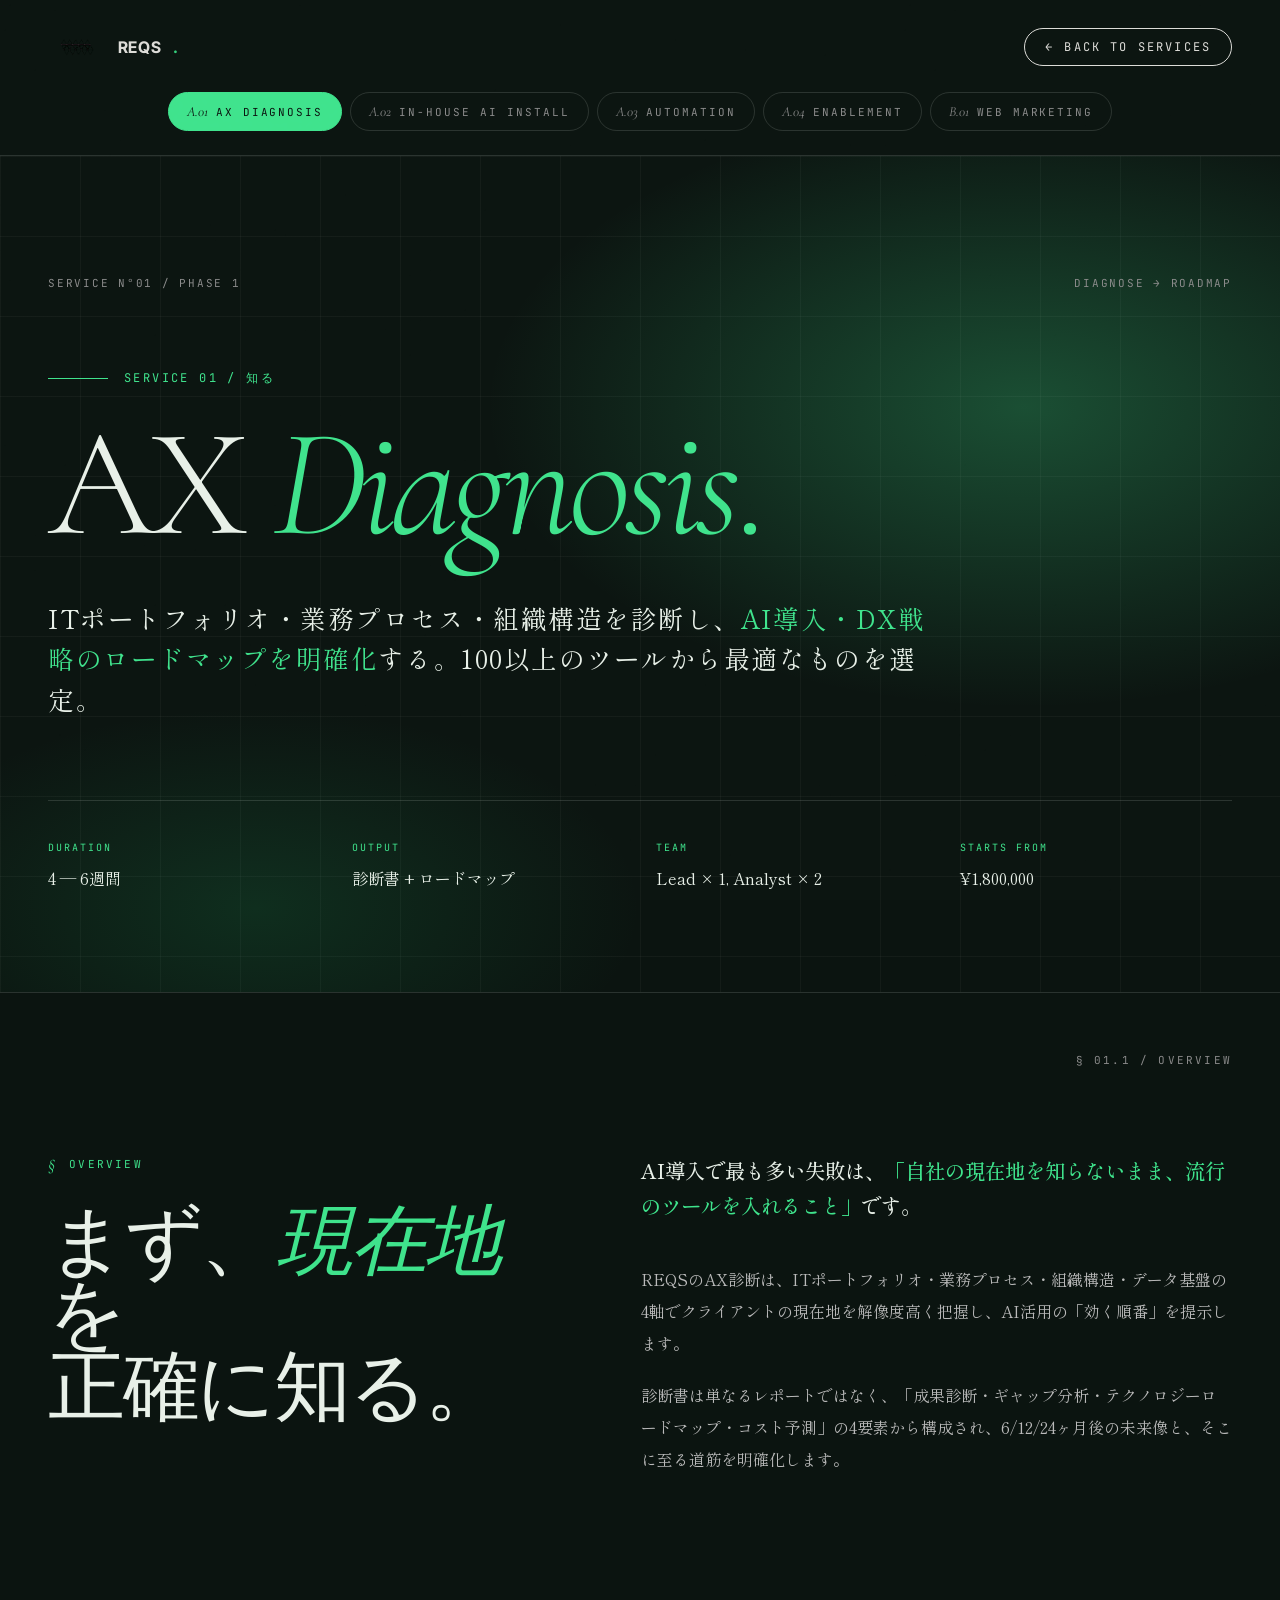
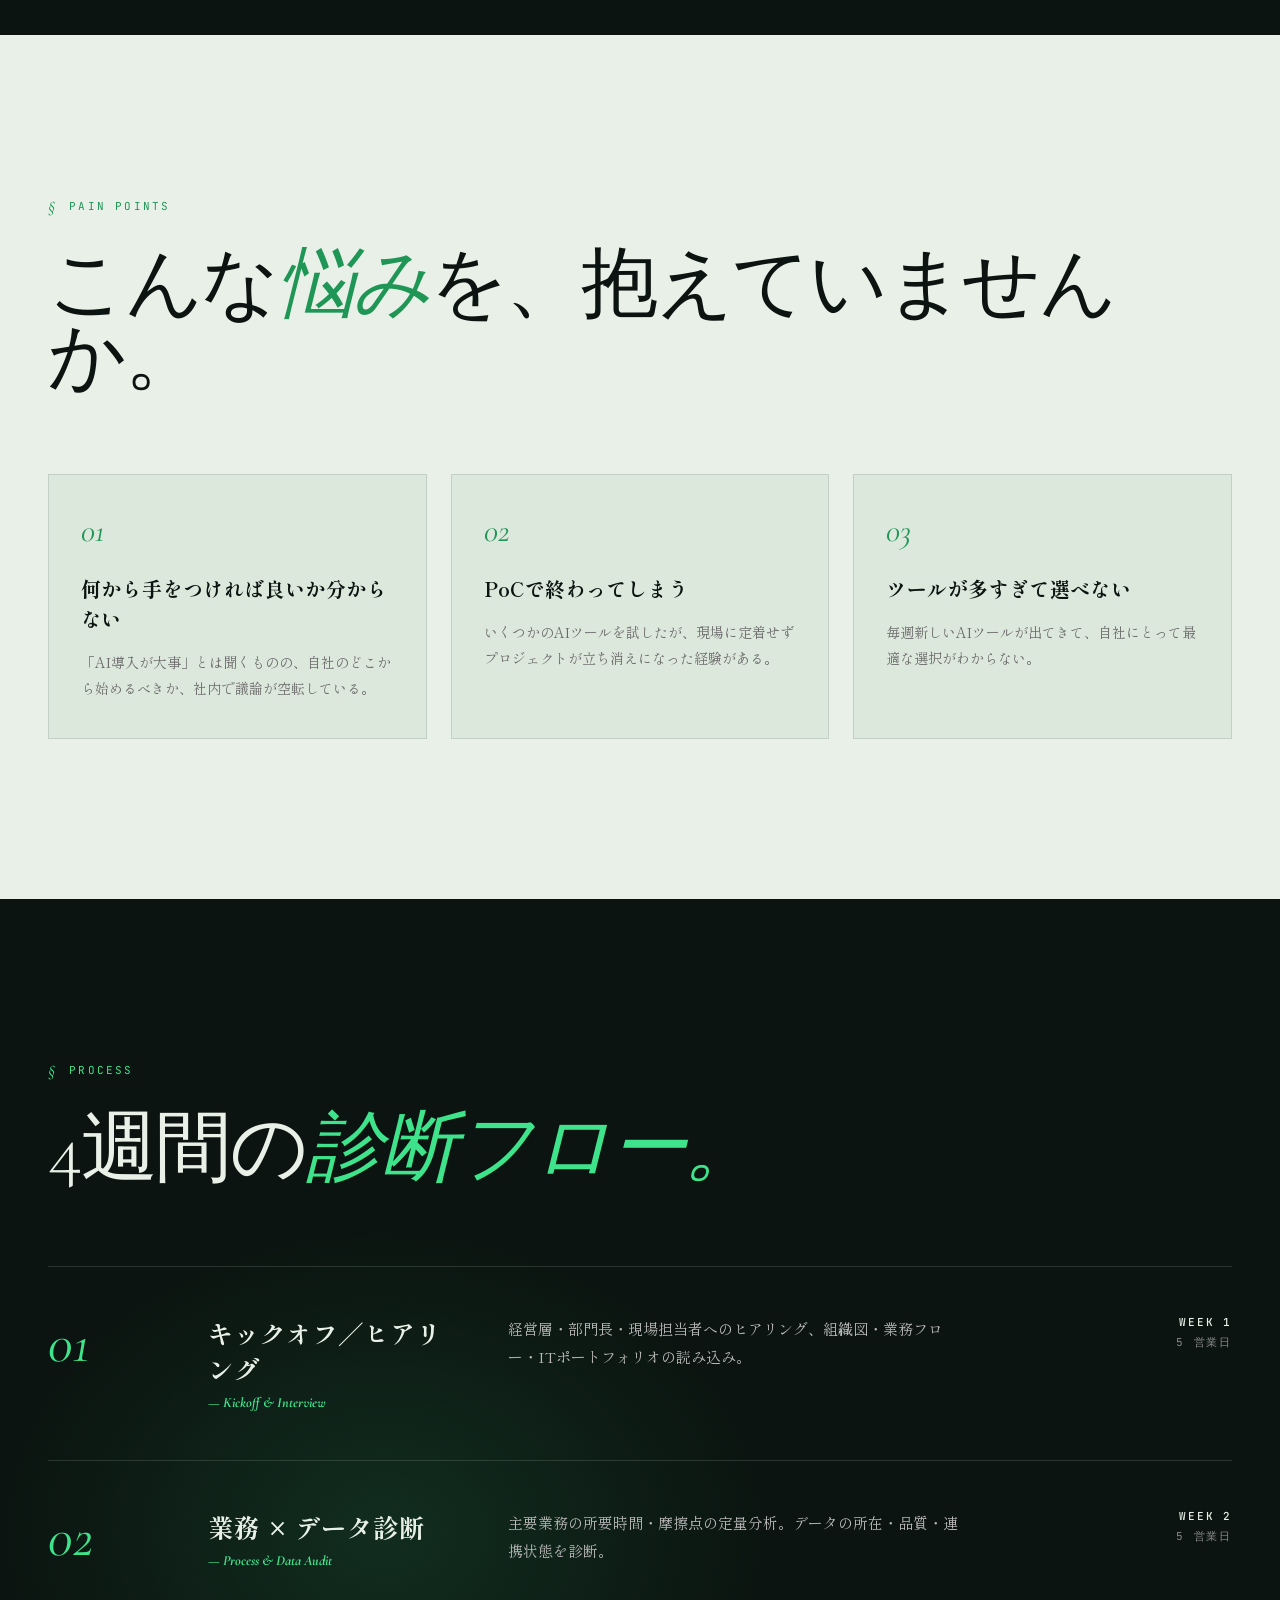
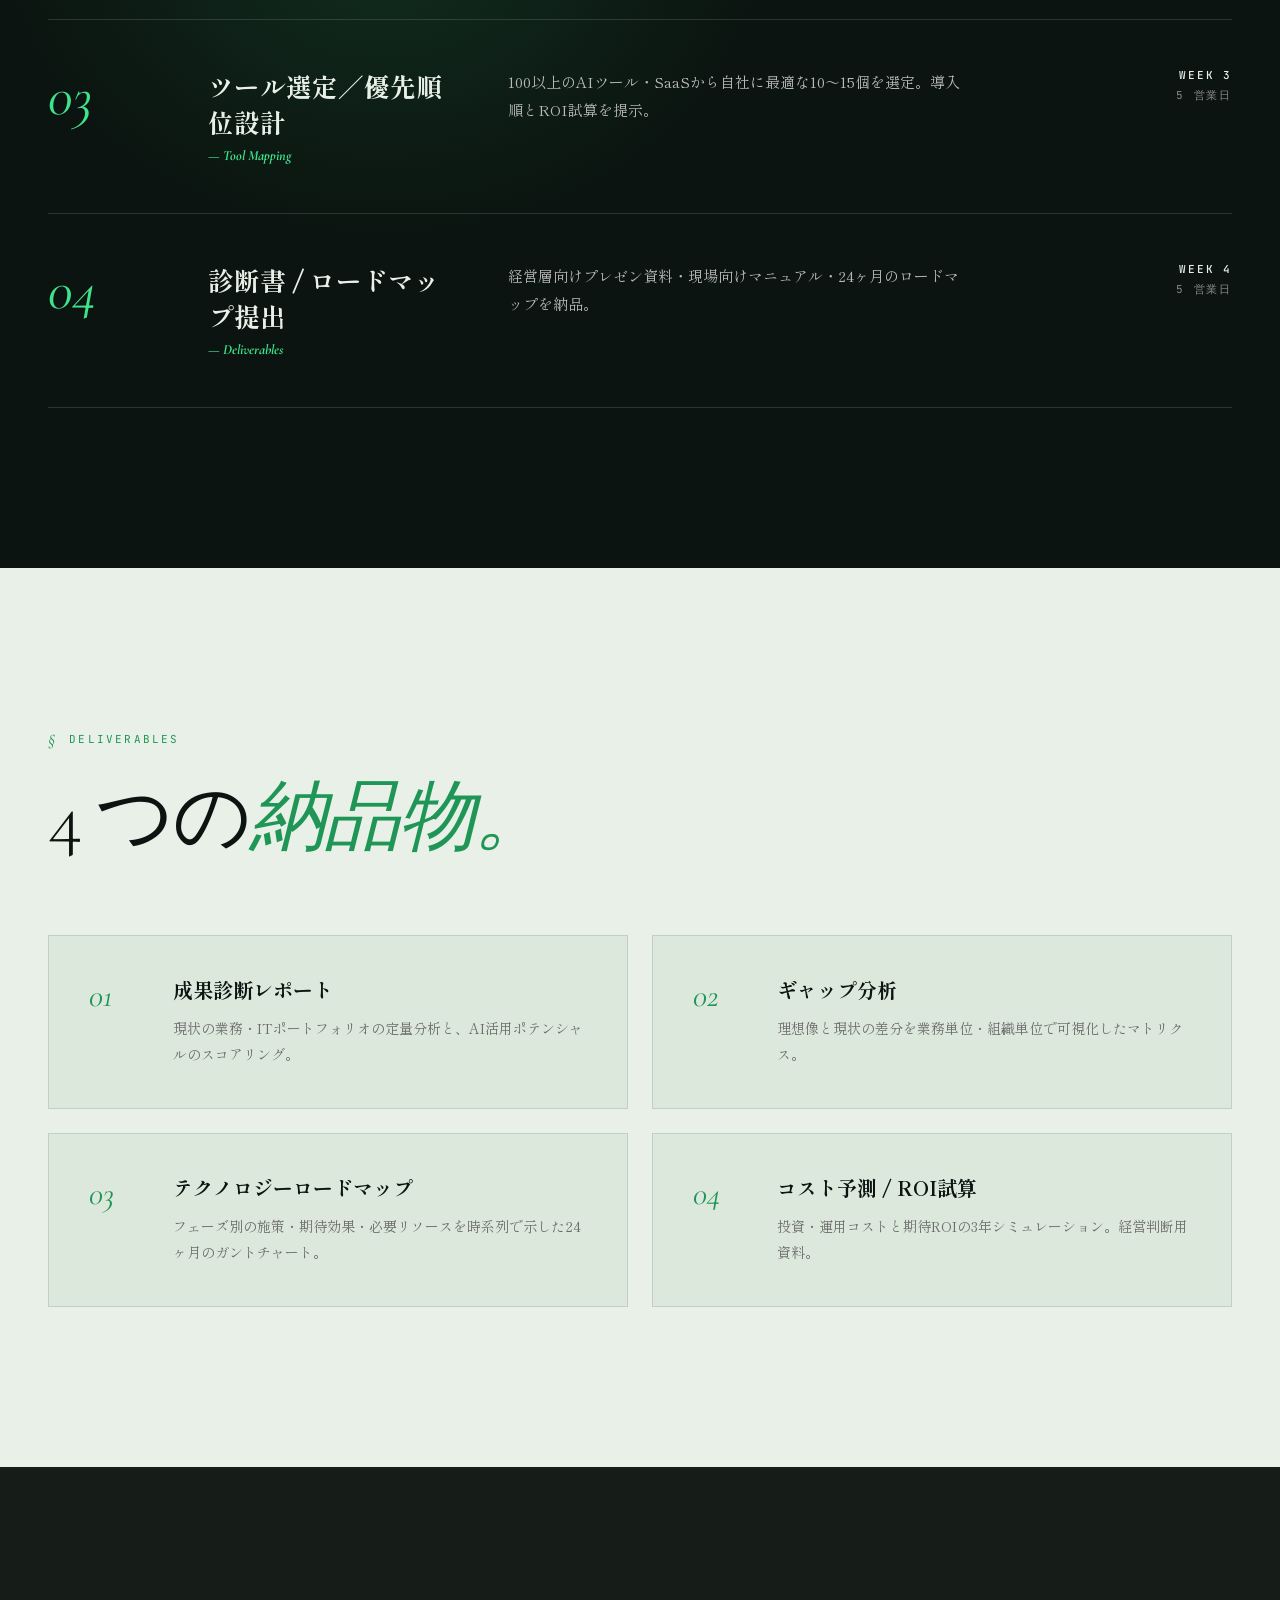
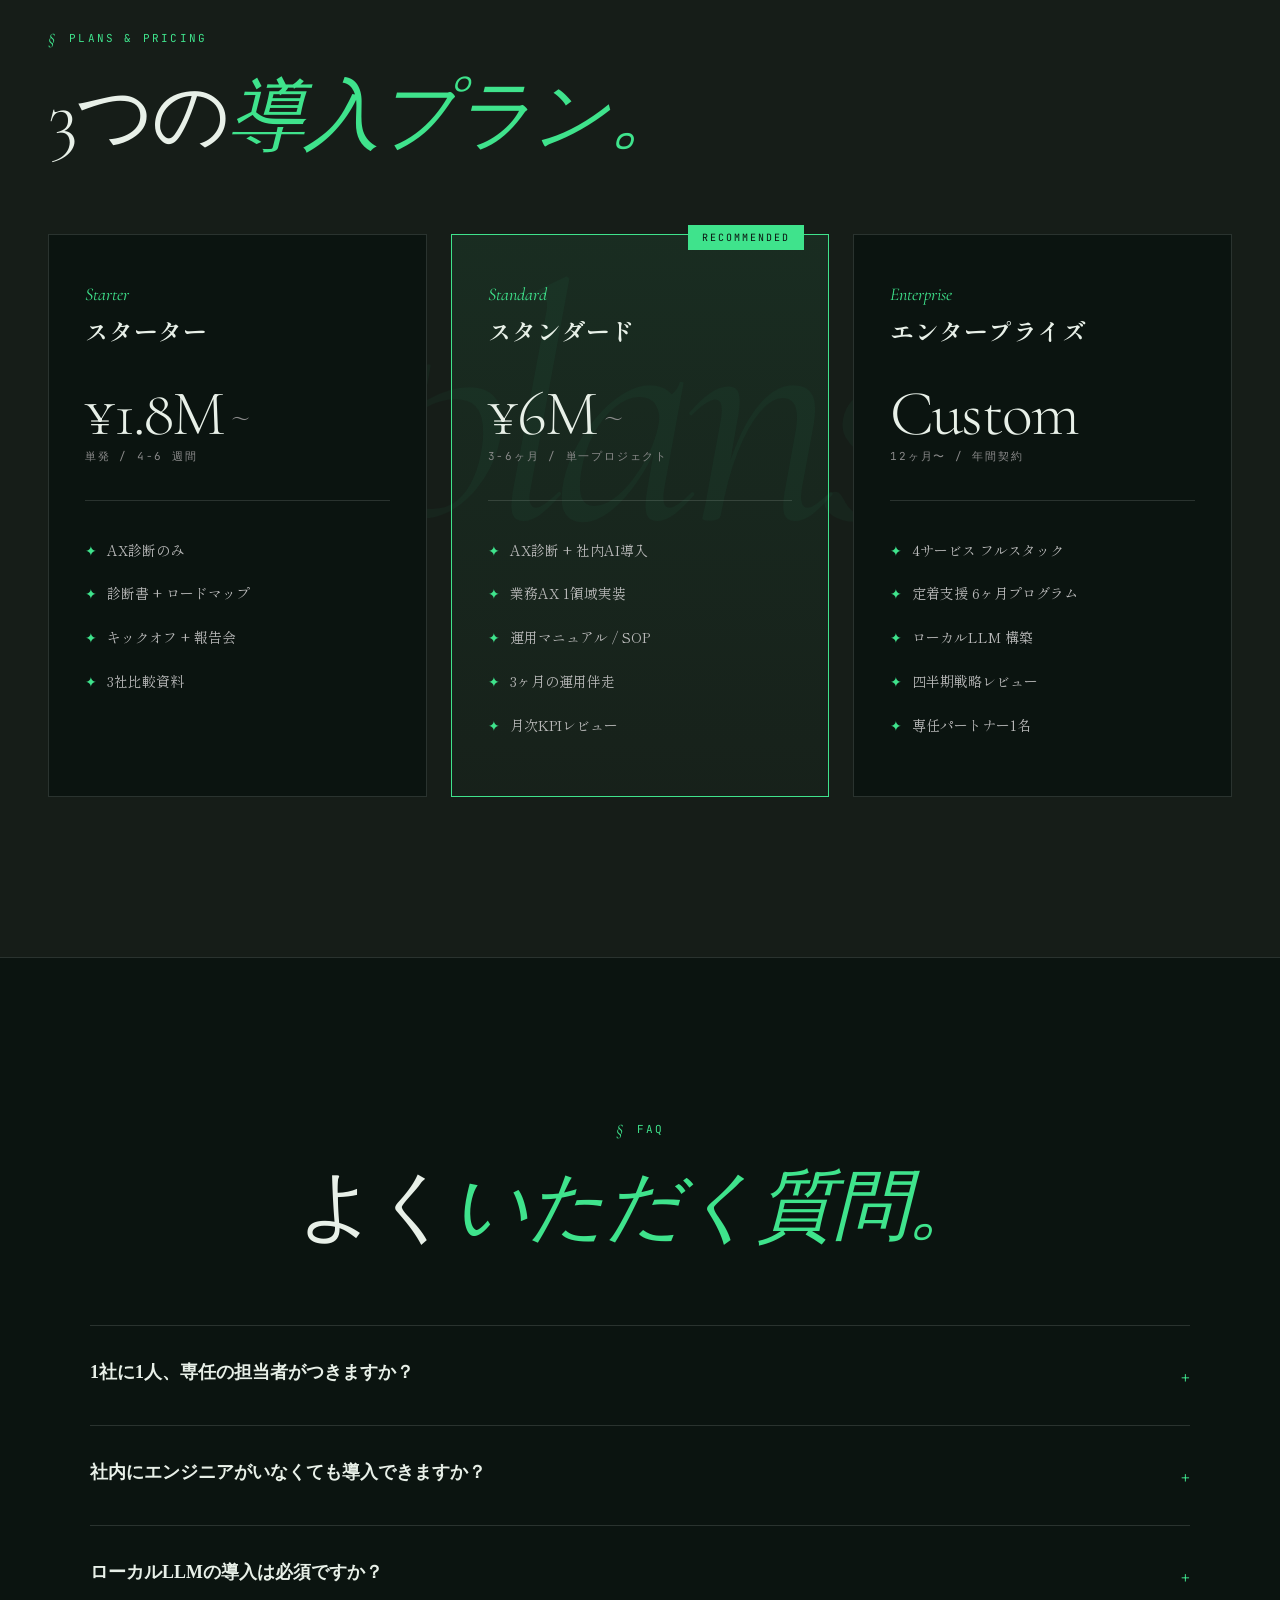
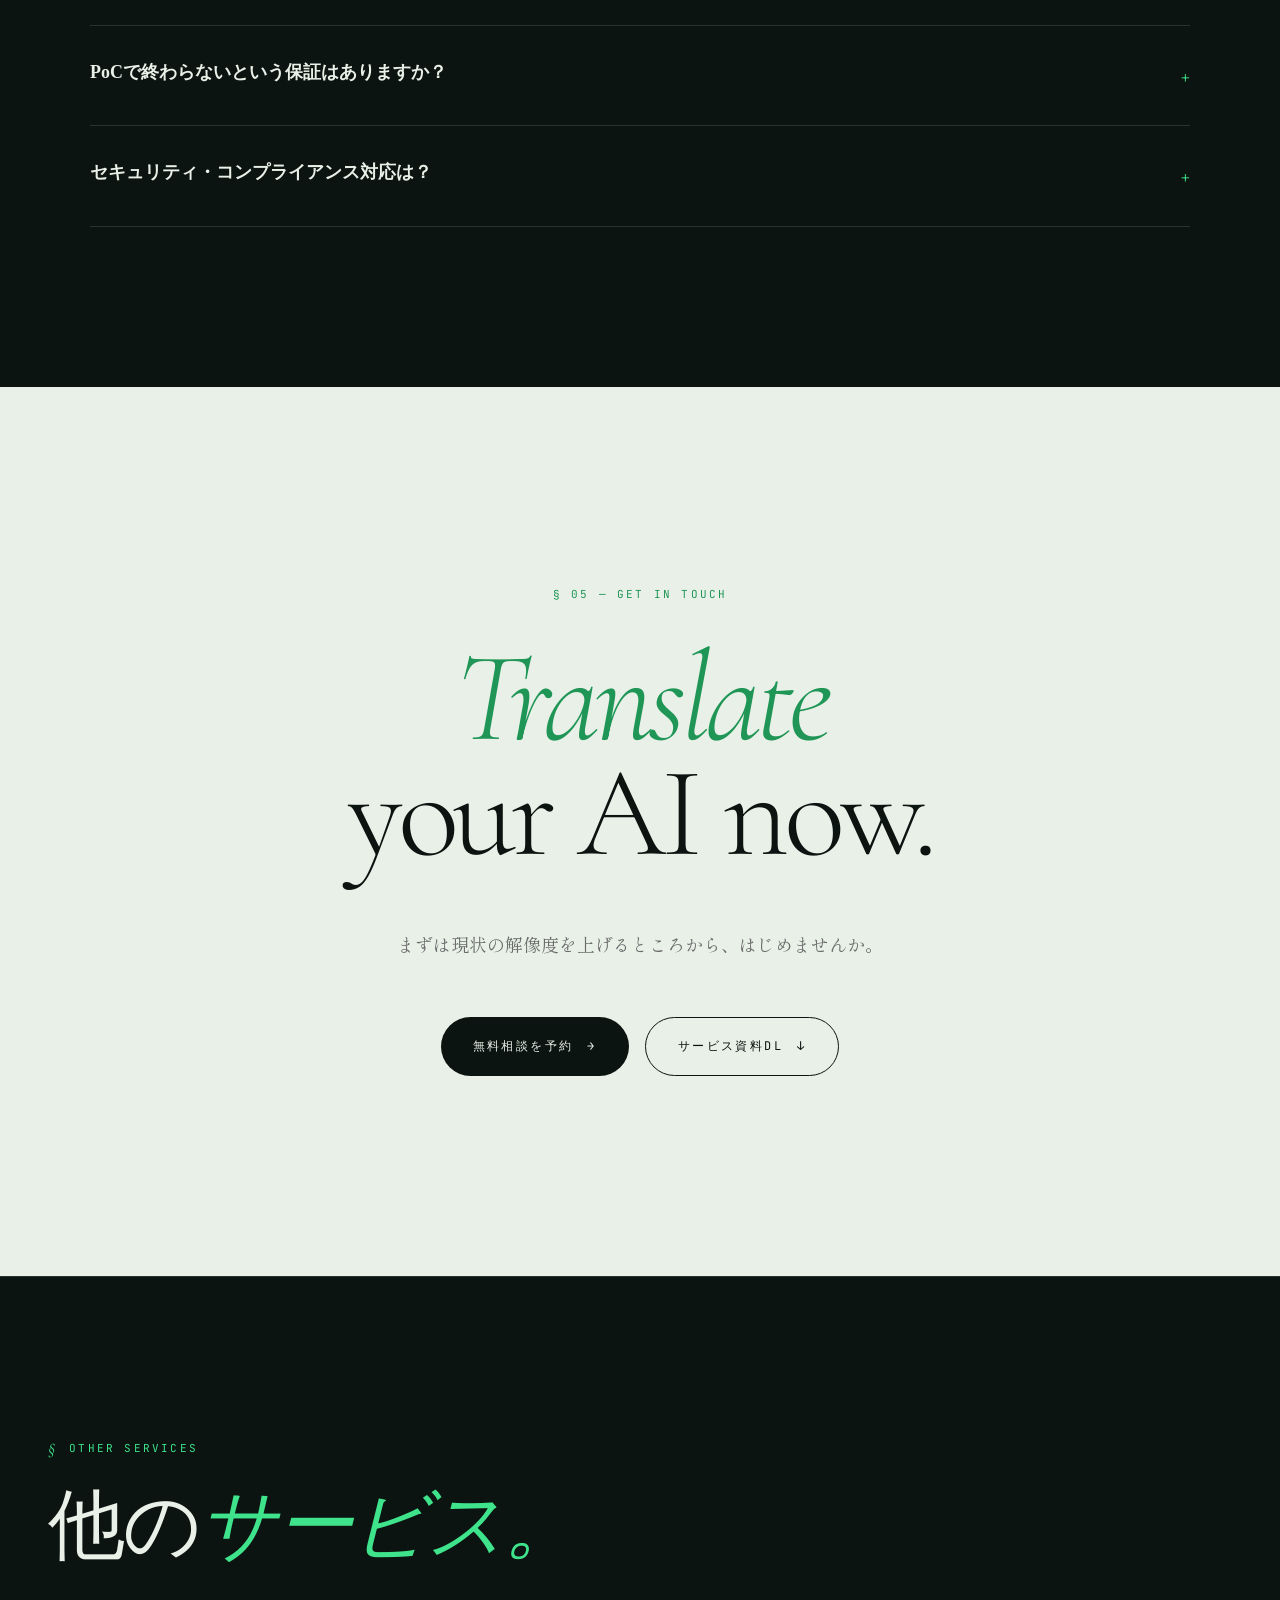
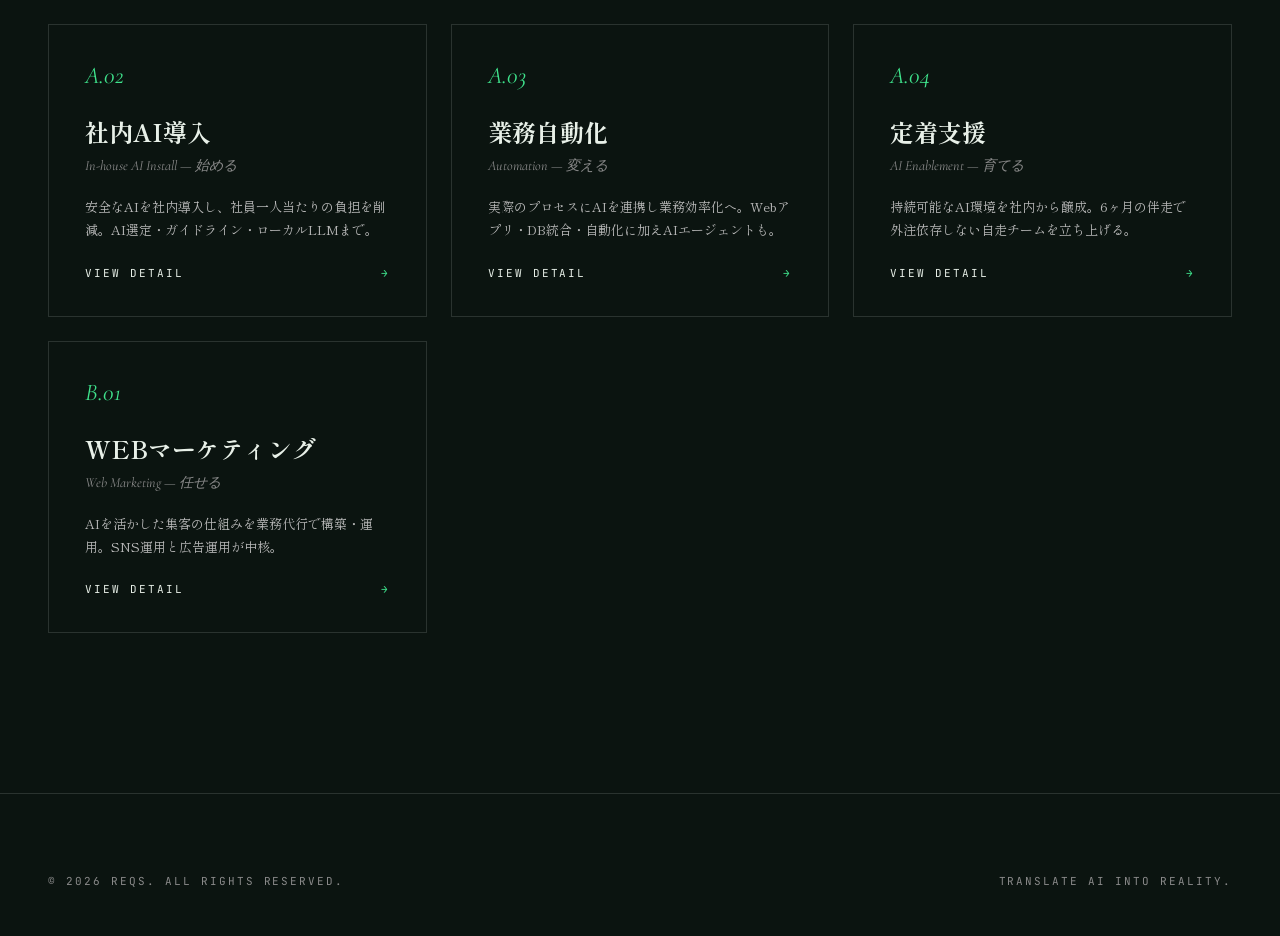
==== service-detail.html @ f71c5d5b "Initial commit: REQS corporate website - index.html: IMA Style top page with 2-pillar (AX × AIBPO) s" ====
<!DOCTYPE html>
<html lang="ja">
<head>
  <meta charset="UTF-8">
  <meta name="viewport" content="width=device-width, initial-scale=1.0">
  <title>Service Detail — REQS / IMA Style</title>

  <!-- Favicon -->
  <link rel="icon" type="image/svg+xml" href="assets/reqs-logo-white.svg">
  <link rel="alternate icon" type="image/png" href="assets/reqs-logo.png">
  <link rel="apple-touch-icon" href="assets/reqs-logo.png">

  <link rel="preconnect" href="https://fonts.googleapis.com">
  <link rel="preconnect" href="https://fonts.gstatic.com" crossorigin>
  <link href="https://fonts.googleapis.com/css2?family=Shippori+Mincho:wght@400;500;600;700;800&family=Cormorant+Garamond:ital,wght@0,300;0,400;0,500;0,600;1,300;1,400;1,500&family=Inter+Tight:wght@300;400;500;600;700&family=JetBrains+Mono:wght@400;500&display=swap" rel="stylesheet">

  <style>
    :root {
      --ink: #0B1410;
      --ink-2: #161D18;
      --paper: #E8F0E8;
      --paper-2: #DDE8DD;
      --green: #3FE38C;
      --green-2: #1F9656;
      --green-3: #0E5535;
      --gray-300: #2A2A2A;
      --gray-400: #3A3A3A;
      --gray-500: #6B6B6B;
      --gray-600: #8A8A8A;
      --gray-700: #BABABA;
      --rule: rgba(232,240,232,0.14);
      --rule-light: rgba(11,20,16,0.12);

      --font-jp: "Shippori Mincho", "游明朝", serif;
      --font-en: "Cormorant Garamond", "Times New Roman", serif;
      --font-sans: "Inter Tight", system-ui, sans-serif;
      --font-mono: "JetBrains Mono", monospace;
    }

    * { box-sizing: border-box; margin: 0; padding: 0; }
    html { scroll-behavior: smooth; }
    body {
      font-family: var(--font-jp);
      background: var(--ink);
      color: var(--paper);
      overflow-x: hidden;
      -webkit-font-smoothing: antialiased;
    }

    body::before {
      content: '';
      position: fixed; inset: 0;
      background-image: url("data:image/svg+xml,%3Csvg viewBox='0 0 200 200' xmlns='http://www.w3.org/2000/svg'%3E%3Cfilter id='n'%3E%3CfeTurbulence type='fractalNoise' baseFrequency='0.9'/%3E%3CfeColorMatrix values='0 0 0 0 1 0 0 0 0 1 0 0 0 0 1 0 0 0 0.05 0'/%3E%3C/filter%3E%3Crect width='100%25' height='100%25' filter='url(%23n)'/%3E%3C/svg%3E");
      opacity: 0.4;
      pointer-events: none;
      z-index: 9998;
      mix-blend-mode: overlay;
    }

    .nav {
      position: fixed; top: 0; left: 0; right: 0;
      padding: 28px 48px;
      display: flex; justify-content: space-between; align-items: center;
      z-index: 100;
      mix-blend-mode: difference;
      color: var(--paper);
    }
    .nav-logo {
      font-family: var(--font-sans); font-weight: 700;
      letter-spacing: 0.04em; font-size: 16px;
      display: inline-flex; align-items: center; gap: 12px;
    }
    .nav-logo .dot { color: var(--green); }
    .nav-logo img.brand-glyph {
      height: 22px; width: auto;
      filter: invert(1);
      opacity: 0.95;
    }
    .nav-back {
      font-family: var(--font-mono);
      font-size: 12px; letter-spacing: 0.18em;
      text-transform: uppercase;
      color: inherit;
      text-decoration: none;
      display: inline-flex; align-items: center; gap: 10px;
      padding: 10px 20px;
      border: 1px solid currentColor;
      border-radius: 999px;
      transition: background 0.3s, color 0.3s;
    }
    .nav-back:hover { background: var(--paper); color: var(--ink); }

    .tabs {
      position: sticky; top: 0;
      background: var(--ink);
      padding: 92px 48px 24px;
      z-index: 90;
      border-bottom: 1px solid var(--rule);
      display: flex;
      justify-content: center;
      gap: 8px;
      flex-wrap: wrap;
    }
    .tab {
      font-family: var(--font-mono);
      font-size: 11px; letter-spacing: 0.18em;
      text-transform: uppercase;
      color: var(--gray-600);
      background: transparent;
      padding: 10px 18px;
      border: 1px solid var(--rule);
      border-radius: 999px;
      cursor: pointer;
      text-decoration: none;
      transition: all 0.3s;
      display: inline-flex; align-items: center; gap: 8px;
    }
    .tab.active {
      color: var(--ink);
      background: var(--green);
      border-color: var(--green);
    }
    .tab:not(.active):hover {
      color: var(--paper);
      border-color: var(--paper);
    }
    .tab .num {
      font-family: var(--font-en); font-style: italic;
      letter-spacing: 0;
      font-size: 14px;
    }

    .hero {
      padding: 120px 48px 100px;
      position: relative;
      overflow: hidden;
      border-bottom: 1px solid var(--rule);
    }
    .hero-bg {
      position: absolute; inset: 0;
      background:
        radial-gradient(ellipse 70% 60% at 80% 30%, rgba(63,227,140,0.28), transparent 60%),
        radial-gradient(ellipse 50% 40% at 20% 90%, rgba(31,150,86,0.2), transparent 60%),
        var(--ink);
      z-index: 0;
    }
    .hero-bg::before {
      content: '';
      position: absolute; inset: 0;
      background-image:
        linear-gradient(rgba(232,240,232,0.04) 1px, transparent 1px),
        linear-gradient(90deg, rgba(232,240,232,0.04) 1px, transparent 1px);
      background-size: 80px 80px;
    }
    .hero-inner {
      position: relative; z-index: 1;
      max-width: 1600px; margin: 0 auto;
    }
    .hero-meta {
      display: flex; justify-content: space-between;
      font-family: var(--font-mono); font-size: 11px;
      letter-spacing: 0.16em; color: var(--gray-600);
      text-transform: uppercase;
      margin-bottom: 80px;
    }
    .hero-eyebrow {
      font-family: var(--font-mono); font-size: 12px;
      letter-spacing: 0.2em; color: var(--green);
      text-transform: uppercase;
      margin-bottom: 32px;
      display: flex; align-items: center; gap: 16px;
    }
    .hero-eyebrow .line { height: 1px; width: 60px; background: var(--green); }

    .hero-title {
      font-family: var(--font-en); font-weight: 300;
      font-size: clamp(64px, 12vw, 200px);
      line-height: 0.85; letter-spacing: -0.04em;
    }
    .hero-title .it { font-style: italic; color: var(--green); }
    .hero-jp {
      font-family: var(--font-jp);
      font-size: clamp(20px, 2vw, 32px);
      letter-spacing: 0.06em;
      color: var(--paper);
      margin-top: 48px;
      max-width: 900px;
      line-height: 1.6;
    }
    .hero-jp .em { color: var(--green); }

    .hero-bottom {
      margin-top: 80px;
      display: grid; grid-template-columns: repeat(4, 1fr);
      gap: 32px;
      padding-top: 40px;
      border-top: 1px solid var(--rule);
    }
    .hero-bit-label {
      font-family: var(--font-mono); font-size: 10px;
      letter-spacing: 0.2em; color: var(--green);
      text-transform: uppercase;
      margin-bottom: 12px;
    }
    .hero-bit-value {
      font-family: var(--font-jp);
      font-size: 16px;
      color: var(--paper);
      line-height: 1.6;
    }

    section { position: relative; }
    .section-num {
      position: absolute; top: 60px; right: 48px;
      font-family: var(--font-mono);
      font-size: 11px; letter-spacing: 0.2em;
      color: var(--gray-600);
      text-transform: uppercase;
      z-index: 2;
    }

    .overview { padding: 160px 48px; }
    .overview-grid {
      max-width: 1600px; margin: 0 auto;
      display: grid; grid-template-columns: 1fr 1.2fr;
      gap: 100px;
    }
    .section-tag {
      font-family: var(--font-mono); font-size: 11px;
      letter-spacing: 0.2em; color: var(--green);
      text-transform: uppercase;
      margin-bottom: 32px;
      display: flex; align-items: center; gap: 12px;
    }
    .section-tag::before {
      content: '§'; font-family: var(--font-en); font-style: italic; font-size: 18px;
    }
    .section-title {
      font-family: var(--font-en); font-weight: 300;
      font-size: clamp(48px, 6vw, 96px);
      line-height: 0.95; letter-spacing: -0.03em;
    }
    .section-title em { font-style: italic; color: var(--green); }

    .overview-body {
      font-family: var(--font-jp);
      font-size: 16px; line-height: 2;
      color: var(--gray-700);
    }
    .overview-body p + p { margin-top: 20px; }
    .overview-body .pull {
      font-size: clamp(20px, 1.6vw, 26px);
      color: var(--paper);
      line-height: 1.7;
      margin-bottom: 40px;
      font-weight: 500;
    }
    .overview-body .pull .em { color: var(--green); }

    .problems {
      padding: 160px 48px;
      background: var(--paper);
      color: var(--ink);
    }
    .problems-head { max-width: 1600px; margin: 0 auto 80px; }
    .problems-head .section-tag { color: var(--green-2); }
    .problems-head .section-title em { color: var(--green-2); }

    .problems-grid {
      max-width: 1600px; margin: 0 auto;
      display: grid; grid-template-columns: repeat(3, 1fr);
      gap: 24px;
    }
    .problem {
      border: 1px solid var(--rule-light);
      padding: 36px 32px;
      background: var(--paper-2);
      position: relative;
    }
    .problem-num {
      font-family: var(--font-en); font-style: italic;
      font-size: 32px; color: var(--green-2);
      margin-bottom: 24px;
    }
    .problem-title {
      font-family: var(--font-jp); font-weight: 700;
      font-size: 20px; line-height: 1.5;
      margin-bottom: 16px;
      letter-spacing: 0.02em;
    }
    .problem-body {
      font-family: var(--font-jp);
      font-size: 14px; line-height: 1.85;
      color: var(--gray-500);
    }

    .process {
      padding: 160px 48px;
      background: var(--ink);
      position: relative;
      overflow: hidden;
    }
    .process-bg {
      position: absolute; inset: 0;
      background:
        radial-gradient(ellipse 50% 40% at 30% 50%, rgba(63,227,140,0.12), transparent 60%);
      z-index: 0;
    }
    .process-inner {
      position: relative; z-index: 1;
      max-width: 1600px; margin: 0 auto;
    }
    .process-head { margin-bottom: 80px; }

    .step-list { border-top: 1px solid var(--rule); }
    .step {
      display: grid;
      grid-template-columns: 100px 240px 1fr 200px;
      gap: 60px; align-items: flex-start;
      padding: 48px 0;
      border-bottom: 1px solid var(--rule);
      position: relative;
      transition: padding-left 0.5s cubic-bezier(0.65,0,0.35,1);
    }
    .step:hover { padding-left: 16px; }
    .step-num {
      font-family: var(--font-en); font-style: italic;
      font-size: 56px; color: var(--green);
      line-height: 1;
    }
    .step-name {
      font-family: var(--font-jp); font-weight: 700;
      font-size: clamp(22px, 2vw, 28px);
      line-height: 1.4;
    }
    .step-name .en {
      display: block;
      font-family: var(--font-en); font-style: italic;
      font-size: 14px; color: var(--green);
      margin-top: 6px;
    }
    .step-body {
      font-family: var(--font-jp);
      font-size: 15px; line-height: 1.85;
      color: var(--gray-700);
    }
    .step-meta {
      font-family: var(--font-mono);
      font-size: 11px; letter-spacing: 0.16em;
      color: var(--gray-600);
      text-transform: uppercase;
      text-align: right;
    }
    .step-meta strong {
      display: block; margin-bottom: 6px;
      color: var(--paper); font-weight: 500;
    }

    .deliverables {
      padding: 160px 48px;
      background: var(--paper);
      color: var(--ink);
    }
    .deliverables-head { max-width: 1600px; margin: 0 auto 80px; }
    .deliverables-head .section-tag { color: var(--green-2); }
    .deliverables-head .section-title em { color: var(--green-2); }

    .deliverables-grid {
      max-width: 1600px; margin: 0 auto;
      display: grid; grid-template-columns: repeat(2, 1fr);
      gap: 24px;
    }
    .deliverable {
      padding: 40px;
      background: var(--paper-2);
      border: 1px solid var(--rule-light);
      display: grid;
      grid-template-columns: 60px 1fr;
      gap: 24px;
      align-items: flex-start;
    }
    .deliverable-num {
      font-family: var(--font-en); font-style: italic;
      font-size: 32px; color: var(--green-2);
    }
    .deliverable-title {
      font-family: var(--font-jp); font-weight: 700;
      font-size: 20px; line-height: 1.4;
      margin-bottom: 12px;
    }
    .deliverable-body {
      font-family: var(--font-jp);
      font-size: 14px; line-height: 1.85;
      color: var(--gray-500);
    }

    .pricing {
      padding: 160px 48px;
      background: var(--ink-2);
      position: relative;
      overflow: hidden;
    }
    .pricing-bg {
      position: absolute;
      top: 50%; left: 50%;
      transform: translate(-50%, -50%);
      font-family: var(--font-en); font-style: italic;
      font-size: clamp(180px, 26vw, 480px);
      color: rgba(63,227,140,0.04);
      white-space: nowrap;
      pointer-events: none;
      letter-spacing: -0.05em;
    }
    .pricing-inner {
      position: relative; z-index: 1;
      max-width: 1600px; margin: 0 auto;
    }
    .pricing-head { margin-bottom: 80px; }

    .pricing-grid {
      display: grid; grid-template-columns: repeat(3, 1fr);
      gap: 24px;
    }
    .plan {
      padding: 48px 36px;
      border: 1px solid var(--rule);
      background: var(--ink);
      position: relative;
    }
    .plan.featured {
      border-color: var(--green);
      background: linear-gradient(180deg, rgba(63,227,140,0.08), rgba(63,227,140,0.02));
    }
    .plan-badge {
      position: absolute;
      top: -10px; right: 24px;
      font-family: var(--font-mono);
      font-size: 10px; letter-spacing: 0.2em;
      color: var(--ink);
      background: var(--green);
      padding: 6px 14px;
      text-transform: uppercase;
    }
    .plan-name {
      font-family: var(--font-en); font-style: italic;
      font-size: 18px; color: var(--green);
      margin-bottom: 8px;
    }
    .plan-jp {
      font-family: var(--font-jp); font-weight: 700;
      font-size: 24px; margin-bottom: 36px;
      letter-spacing: 0.02em;
    }
    .plan-price {
      font-family: var(--font-en); font-weight: 300;
      font-size: clamp(56px, 5vw, 80px);
      line-height: 0.95; letter-spacing: -0.03em;
      color: var(--paper);
      margin-bottom: 4px;
    }
    .plan-price .unit {
      font-style: normal;
      font-family: var(--font-jp);
      font-size: 0.3em;
      color: var(--gray-600);
      vertical-align: 0.4em;
      margin-left: 8px;
      letter-spacing: 0;
    }
    .plan-period {
      font-family: var(--font-mono); font-size: 11px;
      letter-spacing: 0.16em; color: var(--gray-600);
      text-transform: uppercase;
      margin-bottom: 36px;
    }
    .plan-features {
      list-style: none;
      border-top: 1px solid var(--rule);
      padding-top: 28px;
    }
    .plan-features li {
      font-family: var(--font-jp);
      font-size: 14px; line-height: 1.7;
      color: var(--gray-700);
      padding: 10px 0;
      display: flex; gap: 10px;
    }
    .plan-features li::before {
      content: '✦';
      color: var(--green);
      flex-shrink: 0;
    }

    .faq {
      padding: 160px 48px;
      background: var(--ink);
      border-top: 1px solid var(--rule);
    }
    .faq-inner { max-width: 1100px; margin: 0 auto; }
    .faq-head { text-align: center; margin-bottom: 80px; }
    .faq-head .section-tag { justify-content: center; }
    .faq-list { border-top: 1px solid var(--rule); }
    .faq-item {
      border-bottom: 1px solid var(--rule);
      padding: 32px 0;
    }
    .faq-q {
      cursor: pointer;
      display: flex; justify-content: space-between; align-items: flex-start;
      gap: 32px;
      font-family: var(--font-jp); font-weight: 600;
      font-size: clamp(16px, 1.4vw, 20px);
      line-height: 1.6;
      color: var(--paper);
    }
    .faq-q .marker {
      font-family: var(--font-en); font-style: italic;
      font-size: 22px; color: var(--green);
      flex-shrink: 0;
      transition: transform 0.4s;
    }
    .faq-item.open .faq-q .marker { transform: rotate(45deg); }
    .faq-a {
      max-height: 0;
      overflow: hidden;
      transition: max-height 0.5s cubic-bezier(0.65,0,0.35,1);
    }
    .faq-item.open .faq-a { max-height: 400px; }
    .faq-a-inner {
      padding-top: 20px;
      font-family: var(--font-jp);
      font-size: 15px; line-height: 1.85;
      color: var(--gray-700);
    }

    .cta {
      padding: 200px 48px;
      background: var(--paper);
      color: var(--ink);
      text-align: center;
      position: relative;
      overflow: hidden;
    }
    .cta-eyebrow {
      font-family: var(--font-mono); font-size: 11px;
      letter-spacing: 0.2em; color: var(--green-2);
      text-transform: uppercase;
      margin-bottom: 40px;
    }
    .cta-title {
      font-family: var(--font-en); font-weight: 300;
      font-size: clamp(64px, 10vw, 160px);
      line-height: 0.9; letter-spacing: -0.04em;
      margin-bottom: 60px;
    }
    .cta-title em { font-style: italic; color: var(--green-2); }
    .cta-jp {
      font-family: var(--font-jp);
      font-size: 18px; color: var(--gray-500);
      margin-bottom: 60px;
    }
    .cta-actions {
      display: flex; gap: 16px; justify-content: center; flex-wrap: wrap;
    }
    .cta-btn {
      display: inline-flex; align-items: center; gap: 14px;
      padding: 20px 32px;
      background: var(--ink); color: var(--paper);
      text-decoration: none;
      font-family: var(--font-mono); font-size: 12px;
      letter-spacing: 0.2em; text-transform: uppercase;
      border-radius: 999px;
      transition: transform 0.4s, background 0.4s;
    }
    .cta-btn:hover { transform: translateY(-3px); background: var(--green-2); }
    .cta-btn.outline {
      background: transparent;
      color: var(--ink);
      border: 1px solid var(--ink);
    }
    .cta-btn.outline:hover { background: var(--ink); color: var(--paper); }

    .other {
      padding: 160px 48px;
      background: var(--ink);
      border-top: 1px solid var(--rule);
    }
    .other-head { max-width: 1600px; margin: 0 auto 60px; }
    .other-grid {
      max-width: 1600px; margin: 0 auto;
      display: grid; grid-template-columns: repeat(3, 1fr);
      gap: 24px;
    }
    .other-card {
      padding: 36px;
      border: 1px solid var(--rule);
      cursor: pointer;
      transition: background 0.5s, border-color 0.5s;
      text-decoration: none;
      color: inherit;
      display: block;
    }
    .other-card:hover { background: var(--ink-2); border-color: var(--green); }
    .other-card-num {
      font-family: var(--font-en); font-style: italic;
      font-size: 24px; color: var(--green);
      margin-bottom: 24px;
    }
    .other-card-title {
      font-family: var(--font-jp); font-weight: 700;
      font-size: 24px; margin-bottom: 8px;
    }
    .other-card-en {
      font-family: var(--font-en); font-style: italic;
      font-size: 14px; color: var(--gray-600);
      margin-bottom: 20px;
    }
    .other-card-body {
      font-family: var(--font-jp);
      font-size: 13px; line-height: 1.8;
      color: var(--gray-700);
      margin-bottom: 24px;
    }
    .other-card-cta {
      font-family: var(--font-mono); font-size: 11px;
      letter-spacing: 0.18em; text-transform: uppercase;
      color: var(--paper);
      display: flex; justify-content: space-between;
    }
    .other-card-cta-arrow { color: var(--green); }

    .footer {
      padding: 80px 48px 48px;
      background: var(--ink);
      border-top: 1px solid var(--rule);
    }
    .footer-inner {
      max-width: 1600px; margin: 0 auto;
      display: flex; justify-content: space-between;
      font-family: var(--font-mono); font-size: 11px;
      letter-spacing: 0.18em; color: var(--gray-600);
      text-transform: uppercase;
    }

    .reveal { opacity: 0; transform: translateY(30px); transition: opacity 0.8s, transform 0.8s cubic-bezier(0.65,0,0.35,1); }
    .reveal.in { opacity: 1; transform: translateY(0); }

    .service-page { display: none; }
    .service-page.active { display: block; }

    @media (max-width: 900px) {
      .nav { padding: 20px 24px; }
      .tabs { padding: 80px 16px 16px; }
      .tab { font-size: 10px; padding: 8px 12px; }
      .hero { padding: 60px 24px 80px; }
      .hero-bottom { grid-template-columns: 1fr 1fr; gap: 24px; }
      .overview { padding: 80px 24px; }
      .overview-grid { grid-template-columns: 1fr; gap: 40px; }
      .problems { padding: 80px 24px; }
      .problems-grid { grid-template-columns: 1fr; }
      .process { padding: 80px 24px; }
      .step { grid-template-columns: 60px 1fr; gap: 16px; padding: 32px 0; }
      .step-meta, .step-body { display: none; }
      .deliverables { padding: 80px 24px; }
      .deliverables-grid { grid-template-columns: 1fr; }
      .deliverable { padding: 24px; grid-template-columns: 40px 1fr; gap: 16px; }
      .pricing { padding: 80px 24px; }
      .pricing-grid { grid-template-columns: 1fr; }
      .faq { padding: 80px 24px; }
      .cta { padding: 100px 24px; }
      .other { padding: 80px 24px; }
      .other-grid { grid-template-columns: 1fr; }
      .footer-inner { flex-direction: column; gap: 12px; }
    }
  </style>
</head>
<body>
  <nav class="nav">
    <a href="index.html" class="nav-logo" style="text-decoration:none;color:inherit"><img src="assets/reqs-logo.png" alt="" class="brand-glyph" />REQS<span class="dot">.</span></a>
    <a href="index.html#services" class="nav-back">
      <span>←</span><span>Back to Services</span>
    </a>
  </nav>

  <div class="tabs">
    <a href="#service-1" class="tab" data-tab="1"><span class="num">A.01</span><span>AX Diagnosis</span></a>
    <a href="#service-2" class="tab" data-tab="2"><span class="num">A.02</span><span>In-house AI Install</span></a>
    <a href="#service-3" class="tab" data-tab="3"><span class="num">A.03</span><span>Automation</span></a>
    <a href="#service-4" class="tab" data-tab="4"><span class="num">A.04</span><span>Enablement</span></a>
    <a href="#service-5" class="tab" data-tab="5"><span class="num">B.01</span><span>Web Marketing</span></a>
  </div>

  <!-- ============ SERVICE 1: AX DIAGNOSIS ============ -->
  <div class="service-page" data-page="1">
    <section class="hero">
      <div class="hero-bg"></div>
      <div class="hero-inner">
        <div class="hero-meta">
          <div>Service N°01 / Phase 1</div>
          <div>Diagnose → Roadmap</div>
        </div>
        <div class="hero-eyebrow">
          <span class="line"></span>
          <span>Service 01 / 知る</span>
        </div>
        <h1 class="hero-title">
          AX <span class="it">Diagnosis</span><span style="color:var(--green);font-style:normal">.</span>
        </h1>
        <p class="hero-jp">
          ITポートフォリオ・業務プロセス・組織構造を診断し、<span class="em">AI導入・DX戦略のロードマップを明確化</span>する。100以上のツールから最適なものを選定。
        </p>
        <div class="hero-bottom">
          <div><div class="hero-bit-label">Duration</div><div class="hero-bit-value">4 — 6週間</div></div>
          <div><div class="hero-bit-label">Output</div><div class="hero-bit-value">診断書 + ロードマップ</div></div>
          <div><div class="hero-bit-label">Team</div><div class="hero-bit-value">Lead × 1, Analyst × 2</div></div>
          <div><div class="hero-bit-label">Starts From</div><div class="hero-bit-value">¥1,800,000</div></div>
        </div>
      </div>
    </section>

    <section class="overview">
      <div class="section-num">§ 01.1 / Overview</div>
      <div class="overview-grid">
        <div class="reveal">
          <div class="section-tag">Overview</div>
          <h2 class="section-title">まず、<em>現在地</em>を<br/>正確に知る。</h2>
        </div>
        <div class="overview-body reveal">
          <p class="pull">AI導入で最も多い失敗は、<span class="em">「自社の現在地を知らないまま、流行のツールを入れること」</span>です。</p>
          <p>REQSのAX診断は、ITポートフォリオ・業務プロセス・組織構造・データ基盤の4軸でクライアントの現在地を解像度高く把握し、AI活用の「効く順番」を提示します。</p>
          <p>診断書は単なるレポートではなく、「成果診断・ギャップ分析・テクノロジーロードマップ・コスト予測」の4要素から構成され、6/12/24ヶ月後の未来像と、そこに至る道筋を明確化します。</p>
        </div>
      </div>
    </section>

    <section class="problems">
      <div class="problems-head reveal">
        <div class="section-tag">Pain Points</div>
        <h2 class="section-title">こんな<em>悩み</em>を、抱えていませんか。</h2>
      </div>
      <div class="problems-grid">
        <div class="problem reveal">
          <div class="problem-num">01</div>
          <h3 class="problem-title">何から手をつければ良いか分からない</h3>
          <p class="problem-body">「AI導入が大事」とは聞くものの、自社のどこから始めるべきか、社内で議論が空転している。</p>
        </div>
        <div class="problem reveal">
          <div class="problem-num">02</div>
          <h3 class="problem-title">PoCで終わってしまう</h3>
          <p class="problem-body">いくつかのAIツールを試したが、現場に定着せずプロジェクトが立ち消えになった経験がある。</p>
        </div>
        <div class="problem reveal">
          <div class="problem-num">03</div>
          <h3 class="problem-title">ツールが多すぎて選べない</h3>
          <p class="problem-body">毎週新しいAIツールが出てきて、自社にとって最適な選択がわからない。</p>
        </div>
      </div>
    </section>

    <section class="process">
      <div class="process-bg"></div>
      <div class="process-inner">
        <div class="process-head reveal">
          <div class="section-tag">Process</div>
          <h2 class="section-title">4週間の<em>診断フロー。</em></h2>
        </div>
        <div class="step-list">
          <div class="step reveal">
            <div class="step-num">01</div>
            <div class="step-name">キックオフ／ヒアリング<span class="en">— Kickoff & Interview</span></div>
            <div class="step-body">経営層・部門長・現場担当者へのヒアリング、組織図・業務フロー・ITポートフォリオの読み込み。</div>
            <div class="step-meta"><strong>Week 1</strong>5 営業日</div>
          </div>
          <div class="step reveal">
            <div class="step-num">02</div>
            <div class="step-name">業務 × データ診断<span class="en">— Process & Data Audit</span></div>
            <div class="step-body">主要業務の所要時間・摩擦点の定量分析。データの所在・品質・連携状態を診断。</div>
            <div class="step-meta"><strong>Week 2</strong>5 営業日</div>
          </div>
          <div class="step reveal">
            <div class="step-num">03</div>
            <div class="step-name">ツール選定／優先順位設計<span class="en">— Tool Mapping</span></div>
            <div class="step-body">100以上のAIツール・SaaSから自社に最適な10〜15個を選定。導入順とROI試算を提示。</div>
            <div class="step-meta"><strong>Week 3</strong>5 営業日</div>
          </div>
          <div class="step reveal">
            <div class="step-num">04</div>
            <div class="step-name">診断書 / ロードマップ提出<span class="en">— Deliverables</span></div>
            <div class="step-body">経営層向けプレゼン資料・現場向けマニュアル・24ヶ月のロードマップを納品。</div>
            <div class="step-meta"><strong>Week 4</strong>5 営業日</div>
          </div>
        </div>
      </div>
    </section>

    <section class="deliverables">
      <div class="deliverables-head reveal">
        <div class="section-tag">Deliverables</div>
        <h2 class="section-title">4 つの<em>納品物。</em></h2>
      </div>
      <div class="deliverables-grid">
        <div class="deliverable reveal"><div class="deliverable-num">01</div><div><h4 class="deliverable-title">成果診断レポート</h4><p class="deliverable-body">現状の業務・ITポートフォリオの定量分析と、AI活用ポテンシャルのスコアリング。</p></div></div>
        <div class="deliverable reveal"><div class="deliverable-num">02</div><div><h4 class="deliverable-title">ギャップ分析</h4><p class="deliverable-body">理想像と現状の差分を業務単位・組織単位で可視化したマトリクス。</p></div></div>
        <div class="deliverable reveal"><div class="deliverable-num">03</div><div><h4 class="deliverable-title">テクノロジーロードマップ</h4><p class="deliverable-body">フェーズ別の施策・期待効果・必要リソースを時系列で示した24ヶ月のガントチャート。</p></div></div>
        <div class="deliverable reveal"><div class="deliverable-num">04</div><div><h4 class="deliverable-title">コスト予測 / ROI試算</h4><p class="deliverable-body">投資・運用コストと期待ROIの3年シミュレーション。経営判断用資料。</p></div></div>
      </div>
    </section>
  </div>

  <!-- ============ SERVICE 2: IN-HOUSE AI INSTALL ============ -->
  <div class="service-page" data-page="2">
    <section class="hero">
      <div class="hero-bg"></div>
      <div class="hero-inner">
        <div class="hero-meta">
          <div>Service N°02 / Phase 2</div>
          <div>Install → Govern → Localize</div>
        </div>
        <div class="hero-eyebrow">
          <span class="line"></span>
          <span>Service 02 / 始める</span>
        </div>
        <h1 class="hero-title">
          In-house <span class="it">AI Install</span><span style="color:var(--green);font-style:normal">.</span>
        </h1>
        <p class="hero-jp">
          安全なAIを社内導入し、<span class="em">社員一人当たりの負担を削減</span>する。AI選定・ガイドライン策定・ローカルLLM構築までを一気通貫で支援。
        </p>
        <div class="hero-bottom">
          <div><div class="hero-bit-label">Duration</div><div class="hero-bit-value">2 — 4ヶ月</div></div>
          <div><div class="hero-bit-label">Output</div><div class="hero-bit-value">社内AI基盤 + 運用ルール</div></div>
          <div><div class="hero-bit-label">Team</div><div class="hero-bit-value">PM × 1, Eng × 2</div></div>
          <div><div class="hero-bit-label">Starts From</div><div class="hero-bit-value">¥3,000,000</div></div>
        </div>
      </div>
    </section>

    <section class="overview">
      <div class="section-num">§ 02.1 / Overview</div>
      <div class="overview-grid">
        <div class="reveal">
          <div class="section-tag">Overview</div>
          <h2 class="section-title">安全に、<em>社内</em>から<br/>AIを始める。</h2>
        </div>
        <div class="overview-body reveal">
          <p class="pull">「とりあえずChatGPTを使ってみた」では、<span class="em">セキュリティ・コスト・定着のすべてが中途半端</span>になります。</p>
          <p>REQSの社内AI導入は、貴社の業務要件に最適なAIモデルを比較・検討し、ガイドラインの策定と効果計測の仕組みづくり、必要に応じてローカルLLMの構築までを一貫して支援します。</p>
          <p>クラウドAIだけでなく、機密情報を扱う業務にはローカルLLM(REQS LLM)を併用するハイブリッド構成も選択可能。社員の負担を削減しながら、情報漏洩リスクを最小化します。</p>
        </div>
      </div>
    </section>

    <section class="problems">
      <div class="problems-head reveal">
        <div class="section-tag">Pain Points</div>
        <h2 class="section-title">こんな<em>悩み</em>を、抱えていませんか。</h2>
      </div>
      <div class="problems-grid">
        <div class="problem reveal">
          <div class="problem-num">01</div>
          <h3 class="problem-title">情報漏洩リスクが心配</h3>
          <p class="problem-body">クラウドAIに機密情報を入れていいのか、社内ガイドラインも整備されておらず使用を制限している。</p>
        </div>
        <div class="problem reveal">
          <div class="problem-num">02</div>
          <h3 class="problem-title">どのAIを選べばいいか分からない</h3>
          <p class="problem-body">ChatGPT・Claude・Gemini・ローカルLLM…選択肢が多すぎて、自社に合うものを比較できない。</p>
        </div>
        <div class="problem reveal">
          <div class="problem-num">03</div>
          <h3 class="problem-title">導入したのに使われない</h3>
          <p class="problem-body">ライセンスは契約したが、活用度が見えず、効果も測れない。形骸化しつつある。</p>
        </div>
      </div>
    </section>

    <section class="process">
      <div class="process-bg"></div>
      <div class="process-inner">
        <div class="process-head reveal">
          <div class="section-tag">Process</div>
          <h2 class="section-title">3ステップの<em>導入フロー。</em></h2>
        </div>
        <div class="step-list">
          <div class="step reveal">
            <div class="step-num">01</div>
            <div class="step-name">AI選定<span class="en">— Model Selection</span></div>
            <div class="step-body">要件ヒアリング → AIモデル比較・検討 → 評価・スコアリング → 推奨AIのご提案 → 導入支援。クラウド/ローカルを横断して比較。</div>
            <div class="step-meta"><strong>Phase 1</strong>3 — 4週間</div>
          </div>
          <div class="step reveal">
            <div class="step-num">02</div>
            <div class="step-name">ガイドライン策定 & 効果計測<span class="en">— Governance & KPI</span></div>
            <div class="step-body">利用ルール・禁止事項・注意点を明文化。KPI設計とダッシュボードで活用状況を可視化、継続的な改善サイクルを回す。</div>
            <div class="step-meta"><strong>Phase 2</strong>2 — 3週間</div>
          </div>
          <div class="step reveal">
            <div class="step-num">03</div>
            <div class="step-name">ローカルLLM構築<span class="en">— Local LLM (Optional)</span></div>
            <div class="step-body">機密情報を扱う業務向けに、社内ネットワーク内で完結するREQS LLMを構築。クラウドと併用するハイブリッド運用も可。</div>
            <div class="step-meta"><strong>Phase 3</strong>4 — 8週間</div>
          </div>
        </div>
      </div>
    </section>

    <section class="deliverables">
      <div class="deliverables-head reveal">
        <div class="section-tag">Deliverables</div>
        <h2 class="section-title">主な<em>納品物。</em></h2>
      </div>
      <div class="deliverables-grid">
        <div class="deliverable reveal"><div class="deliverable-num">01</div><div><h4 class="deliverable-title">AI選定レポート</h4><p class="deliverable-body">クラウド/ローカルAIの比較表、評価軸別のスコアリング、推奨構成と導入手順。</p></div></div>
        <div class="deliverable reveal"><div class="deliverable-num">02</div><div><h4 class="deliverable-title">利用ガイドライン</h4><p class="deliverable-body">情報の取扱い・禁止事項・著作権・社内承認フローをまとめた運用ルール集。</p></div></div>
        <div class="deliverable reveal"><div class="deliverable-num">03</div><div><h4 class="deliverable-title">効果計測ダッシュボード</h4><p class="deliverable-body">利用状況・成果・コストを可視化するKPIダッシュボードと月次レポート設計。</p></div></div>
        <div class="deliverable reveal"><div class="deliverable-num">04</div><div><h4 class="deliverable-title">ローカルLLM環境 (任意)</h4><p class="deliverable-body">GPUサーバー設計・REQS LLMセットアップ・社内ネットワーク連携・運用マニュアル。</p></div></div>
      </div>
    </section>
  </div>

  <!-- ============ SERVICE 3: AUTOMATION ============ -->
  <div class="service-page" data-page="3">
    <section class="hero">
      <div class="hero-bg"></div>
      <div class="hero-inner">
        <div class="hero-meta">
          <div>Service N°A.03 / Pillar AX</div>
          <div>Implement → Integrate → Agent</div>
        </div>
        <div class="hero-eyebrow">
          <span class="line"></span>
          <span>Service A.03 / 変える</span>
        </div>
        <h1 class="hero-title">
          Workflow <span class="it">Automation</span><span style="color:var(--green);font-style:normal">.</span>
        </h1>
        <p class="hero-jp">
          実際のプロセスにAIを連携し、<span class="em">業務効率化を実現</span>する。Webアプリ開発・DB統合・自動化に加え、<span class="em">AIエージェント</span>という選択肢も。
        </p>
        <div class="hero-bottom">
          <div><div class="hero-bit-label">Duration</div><div class="hero-bit-value">2 — 6ヶ月</div></div>
          <div><div class="hero-bit-label">Output</div><div class="hero-bit-value">稼働するAXシステム</div></div>
          <div><div class="hero-bit-label">Team</div><div class="hero-bit-value">PM × 1, Eng × 2-4</div></div>
          <div><div class="hero-bit-label">Starts From</div><div class="hero-bit-value">¥4,500,000</div></div>
        </div>
      </div>
    </section>

    <section class="overview">
      <div class="section-num">§ 03.1 / Overview</div>
      <div class="overview-grid">
        <div class="reveal">
          <div class="section-tag">Overview</div>
          <h2 class="section-title">業務に、<em>AI</em>を<br/>溶け込ませる。</h2>
        </div>
        <div class="overview-body reveal">
          <p class="pull">AIを<span class="em">「ツールではなく業務の一部」</span>にする。それが業務AXの目的です。</p>
          <p>既存業務にAIを組み込むには、業務理解・ツール選定・統合設計・運用設計の4つを同時に解く必要があります。REQSは内製エンジニアと一緒に、これらを一気通貫で実装します。</p>
          <p>既存のSaaS、社内DB、コミュニケーションツール、AIモデル — それらを"配管"でつなぎ、現場が違和感なく使えるフローを構築します。</p>
        </div>
      </div>
    </section>

    <section class="problems">
      <div class="problems-head reveal">
        <div class="section-tag">Pain Points</div>
        <h2 class="section-title">こんな<em>悩み</em>を、抱えていませんか。</h2>
      </div>
      <div class="problems-grid">
        <div class="problem reveal">
          <div class="problem-num">01</div>
          <h3 class="problem-title">PoCから本番運用に進めない</h3>
          <p class="problem-body">AIの効果は確認できたが、本番環境への組み込みやデータ連携の設計でつまづいている。</p>
        </div>
        <div class="problem reveal">
          <div class="problem-num">02</div>
          <h3 class="problem-title">データがバラバラに散在している</h3>
          <p class="problem-body">スプレッドシート・SaaS・社内DB・チャットに情報が分散し、AIに食わせる準備ができない。</p>
        </div>
        <div class="problem reveal">
          <div class="problem-num">03</div>
          <h3 class="problem-title">使い慣れた業務フローを壊したくない</h3>
          <p class="problem-body">現場が抵抗なく使える形でAIを組み込みたいが、設計の勘所がわからない。</p>
        </div>
      </div>
    </section>

    <section class="process">
      <div class="process-bg"></div>
      <div class="process-inner">
        <div class="process-head reveal">
          <div class="section-tag">Process</div>
          <h2 class="section-title">5ステップの<em>実装フロー。</em></h2>
        </div>
        <div class="step-list">
          <div class="step reveal">
            <div class="step-num">01</div>
            <div class="step-name">業務再設計<span class="en">— Process Re-design</span></div>
            <div class="step-body">As-Is業務を解体し、AI前提のTo-Beフローに再構成。摩擦点と価値創出点を可視化。</div>
            <div class="step-meta"><strong>Phase 1</strong>2 — 4週間</div>
          </div>
          <div class="step reveal">
            <div class="step-num">02</div>
            <div class="step-name">アーキテクチャ設計<span class="en">— Architecture</span></div>
            <div class="step-body">AI・SaaS・既存DBの統合方針を設計。セキュリティ要件・運用コストを確定。</div>
            <div class="step-meta"><strong>Phase 2</strong>2 — 3週間</div>
          </div>
          <div class="step reveal">
            <div class="step-num">03</div>
            <div class="step-name">プロトタイプ開発<span class="en">— Prototype</span></div>
            <div class="step-body">2〜3週間で最小機能を実装し、現場ユーザーにテスト。フィードバックで設計を微調整。</div>
            <div class="step-meta"><strong>Phase 3</strong>3 — 4週間</div>
          </div>
          <div class="step reveal">
            <div class="step-num">04</div>
            <div class="step-name">本番実装<span class="en">— Production Build</span></div>
            <div class="step-body">プロトタイプをスケール可能な本番システムへ。テスト・セキュリティレビュー込み。</div>
            <div class="step-meta"><strong>Phase 4</strong>4 — 8週間</div>
          </div>
          <div class="step reveal">
            <div class="step-num">05</div>
            <div class="step-name">運用引き継ぎ<span class="en">— Hand-off</span></div>
            <div class="step-body">運用マニュアル・SOP整備。社内エンジニアへのナレッジ移管と保守契約への移行。</div>
            <div class="step-meta"><strong>Phase 5</strong>2 — 3週間</div>
          </div>
        </div>
      </div>
    </section>

    <section class="deliverables">
      <div class="deliverables-head reveal">
        <div class="section-tag">Deliverables</div>
        <h2 class="section-title">主な<em>納品物。</em></h2>
      </div>
      <div class="deliverables-grid">
        <div class="deliverable reveal"><div class="deliverable-num">01</div><div><h4 class="deliverable-title">業務AXシステム本体</h4><p class="deliverable-body">AI連携の自動化フロー、社内Webアプリ、SaaS連携設定を含む稼働システム。</p></div></div>
        <div class="deliverable reveal"><div class="deliverable-num">02</div><div><h4 class="deliverable-title">DB / データ基盤</h4><p class="deliverable-body">分散していた社内データを統合・正規化したDBおよびETLパイプライン。</p></div></div>
        <div class="deliverable reveal"><div class="deliverable-num">03</div><div><h4 class="deliverable-title">運用マニュアル / SOP</h4><p class="deliverable-body">日次・週次・月次のオペレーションを誰でも実行できる形にまとめた手順書。</p></div></div>
        <div class="deliverable reveal"><div class="deliverable-num">04</div><div><h4 class="deliverable-title">KPI ダッシュボード</h4><p class="deliverable-body">投資対効果を継続的にトラッキングするためのダッシュボードと月次レポート設計。</p></div></div>
      </div>
    </section>
  </div>

  <!-- ============ SERVICE 4: ENABLEMENT ============ -->
  <div class="service-page" data-page="4">
    <section class="hero">
      <div class="hero-bg"></div>
      <div class="hero-inner">
        <div class="hero-meta">
          <div>Service N°04 / Phase 4</div>
          <div>Train → Embed → Internalize</div>
        </div>
        <div class="hero-eyebrow">
          <span class="line"></span>
          <span>Service 04 / 育てる</span>
        </div>
        <h1 class="hero-title">
          AI <span class="it">Enablement</span><span style="color:var(--green);font-style:normal">.</span>
        </h1>
        <p class="hero-jp">
          持続可能なAI環境を<span class="em">社内から醸成</span>する。6ヶ月の伴走で、外注に依存しない自走チームを立ち上げる。
        </p>
        <div class="hero-bottom">
          <div><div class="hero-bit-label">Duration</div><div class="hero-bit-value">6ヶ月</div></div>
          <div><div class="hero-bit-label">Output</div><div class="hero-bit-value">自走できる組織</div></div>
          <div><div class="hero-bit-label">Team</div><div class="hero-bit-value">Lead × 1, Coach × 1-2</div></div>
          <div><div class="hero-bit-label">Starts From</div><div class="hero-bit-value">¥3,200,000</div></div>
        </div>
      </div>
    </section>

    <section class="overview">
      <div class="section-num">§ 04.1 / Overview</div>
      <div class="overview-grid">
        <div class="reveal">
          <div class="section-tag">Overview</div>
          <h2 class="section-title">外注ではなく、<br/><em>内製化</em>へ。</h2>
        </div>
        <div class="overview-body reveal">
          <p class="pull">AIを使うには、技術ではなく<span class="em">「使いこなせる人材と文化」</span>が要ります。</p>
          <p>REQSのAI定着支援は、6ヶ月でクライアント社内に「AIを自走できるチーム」を立ち上げるプログラムです。研修・伴走・内製化を組み合わせ、外注依存しない組織をつくります。</p>
          <p>技術的な研修だけでなく、社内のキーパーソン発掘、評価制度の改訂、社内コミュニティ運営まで踏み込みます。</p>
        </div>
      </div>
    </section>

    <section class="problems">
      <div class="problems-head reveal">
        <div class="section-tag">Pain Points</div>
        <h2 class="section-title">こんな<em>悩み</em>を、抱えていませんか。</h2>
      </div>
      <div class="problems-grid">
        <div class="problem reveal">
          <div class="problem-num">01</div>
          <h3 class="problem-title">外注に依存し続けてしまう</h3>
          <p class="problem-body">AIプロジェクトの度に外注が必要で、スピードもコストも上がってしまう。</p>
        </div>
        <div class="problem reveal">
          <div class="problem-num">02</div>
          <h3 class="problem-title">研修だけでは現場が変わらない</h3>
          <p class="problem-body">e-learningや一日研修を実施したが、現場での活用は進んでいない。</p>
        </div>
        <div class="problem reveal">
          <div class="problem-num">03</div>
          <h3 class="problem-title">推進担当者が孤独に戦っている</h3>
          <p class="problem-body">DX推進担当者がアサインされたが、社内の理解や仲間が足りず疲弊している。</p>
        </div>
      </div>
    </section>

    <section class="process">
      <div class="process-bg"></div>
      <div class="process-inner">
        <div class="process-head reveal">
          <div class="section-tag">Process</div>
          <h2 class="section-title">3フェーズの<em>定着プログラム。</em></h2>
        </div>
        <div class="step-list">
          <div class="step reveal">
            <div class="step-num">01</div>
            <div class="step-name">設計／ Foundation<span class="en">— Foundation Phase</span></div>
            <div class="step-body">推進体制の設計、評価制度との接続、社内向けナラティブ設計、キーパーソン発掘。</div>
            <div class="step-meta"><strong>Month 1 — 2</strong>2ヶ月</div>
          </div>
          <div class="step reveal">
            <div class="step-num">02</div>
            <div class="step-name">定着／ Embedding<span class="en">— Embedding Phase</span></div>
            <div class="step-body">職種別ワークショップ、伴走実装、社内事例の発信、月次の進捗レビュー。</div>
            <div class="step-meta"><strong>Month 3 — 4</strong>2ヶ月</div>
          </div>
          <div class="step reveal">
            <div class="step-num">03</div>
            <div class="step-name">内製化／ Internalization<span class="en">— Internalization Phase</span></div>
            <div class="step-body">社内コミュニティ運営、ガバナンス整備、移管計画、卒業後のサポート設計。</div>
            <div class="step-meta"><strong>Month 5 — 6</strong>2ヶ月</div>
          </div>
        </div>
      </div>
    </section>

    <section class="deliverables">
      <div class="deliverables-head reveal">
        <div class="section-tag">Deliverables</div>
        <h2 class="section-title">主な<em>納品物。</em></h2>
      </div>
      <div class="deliverables-grid">
        <div class="deliverable reveal"><div class="deliverable-num">01</div><div><h4 class="deliverable-title">AI推進体制 / 役割定義</h4><p class="deliverable-body">推進責任者・キーパーソン・現場リーダーの役割と権限を明文化した体制図。</p></div></div>
        <div class="deliverable reveal"><div class="deliverable-num">02</div><div><h4 class="deliverable-title">職種別 研修プログラム</h4><p class="deliverable-body">経営層・管理職・実務担当に分けた、6ヶ月の研修コンテンツ一式。</p></div></div>
        <div class="deliverable reveal"><div class="deliverable-num">03</div><div><h4 class="deliverable-title">社内コミュニティ / ナレッジ基盤</h4><p class="deliverable-body">事例共有・質問対応・新ツール紹介を回す社内Slack / Notionの設計と運用。</p></div></div>
        <div class="deliverable reveal"><div class="deliverable-num">04</div><div><h4 class="deliverable-title">ガバナンス / リスクガイドライン</h4><p class="deliverable-body">情報漏洩・著作権・偏りなどのリスクに対する社内ガイドラインと運用ルール。</p></div></div>
      </div>
    </section>
  </div>

  <!-- ============ SERVICE 5: WEB MARKETING (AIBPO) ============ -->
  <div class="service-page" data-page="5">
    <section class="hero">
      <div class="hero-bg"></div>
      <div class="hero-inner">
        <div class="hero-meta">
          <div>Service N°B.01 / Pillar AIBPO</div>
          <div>Outsource → Operate → Optimize</div>
        </div>
        <div class="hero-eyebrow">
          <span class="line"></span>
          <span>Service B.01 / 任せる</span>
        </div>
        <h1 class="hero-title">
          Web <span class="it">Marketing</span><span style="color:var(--green);font-style:normal">.</span>
        </h1>
        <p class="hero-jp">
          AIを活かした<span class="em">集客の仕組みを業務代行</span>で構築・運用する。SNS運用と広告運用を中核に、再現性のある成果を届ける。
        </p>
        <div class="hero-bottom">
          <div><div class="hero-bit-label">Duration</div><div class="hero-bit-value">3ヶ月〜 / 月額制</div></div>
          <div><div class="hero-bit-label">Output</div><div class="hero-bit-value">運用代行 + 月次レポート</div></div>
          <div><div class="hero-bit-label">Team</div><div class="hero-bit-value">PM × 1, Operator × 2</div></div>
          <div><div class="hero-bit-label">Starts From</div><div class="hero-bit-value">¥600,000 / 月</div></div>
        </div>
      </div>
    </section>

    <section class="overview">
      <div class="section-num">§ B.01.1 / Overview</div>
      <div class="overview-grid">
        <div class="reveal">
          <div class="section-tag">Overview</div>
          <h2 class="section-title">集客は、<em>任せる</em>時代へ。</h2>
        </div>
        <div class="overview-body reveal">
          <p class="pull">マーケティングの実行リソースを<span class="em">「自社で抱えない」</span>選択肢を、AIで現実的にする。</p>
          <p>SNSの企画・制作・運用、広告のクリエイティブ・配信・改善まで。AI＋人のハイブリッドオペレーションで、社内に専門人材がいなくても継続的に成果を出します。</p>
          <p>毎月のKPIレビューと打ち手提案をセットでお届け。広告費の最適配分、コンテンツテーマの戦略立案までREQS側でリードします。</p>
        </div>
      </div>
    </section>

    <section class="problems">
      <div class="problems-head reveal">
        <div class="section-tag">Pain Points</div>
        <h2 class="section-title">こんな<em>悩み</em>を、抱えていませんか。</h2>
      </div>
      <div class="problems-grid">
        <div class="problem reveal">
          <div class="problem-num">01</div>
          <h3 class="problem-title">マーケ人材を採用できない</h3>
          <p class="problem-body">SNS担当・広告運用担当の採用が難しく、外注すると企画から都度コミュニケーションが必要で疲弊している。</p>
        </div>
        <div class="problem reveal">
          <div class="problem-num">02</div>
          <h3 class="problem-title">運用が止まり、成果が続かない</h3>
          <p class="problem-body">投稿頻度や広告改善が止まり、せっかくの予算とチャネルが活かせていない。</p>
        </div>
        <div class="problem reveal">
          <div class="problem-num">03</div>
          <h3 class="problem-title">レポートを見ても次の打ち手が出ない</h3>
          <p class="problem-body">数字は届くが、何を直せば成果が出るのか、戦略レイヤーの提案がもらえない。</p>
        </div>
      </div>
    </section>

    <section class="process">
      <div class="process-bg"></div>
      <div class="process-inner">
        <div class="process-head reveal">
          <div class="section-tag">Service Menu</div>
          <h2 class="section-title">2 つの<em>運用代行サービス。</em></h2>
        </div>
        <div class="step-list">
          <div class="step reveal">
            <div class="step-num">01</div>
            <div class="step-name">SNS運用代行<span class="en">— SNS Operation</span></div>
            <div class="step-body">企画立案・コンテンツ制作・投稿・コミュニティ運営・分析レポートまで一気通貫。X / Instagram / LinkedIn / Note 等に対応。AIで制作量と速度を担保。</div>
            <div class="step-meta"><strong>Plan A</strong>月額 ¥400,000〜</div>
          </div>
          <div class="step reveal">
            <div class="step-num">02</div>
            <div class="step-name">広告運用代行<span class="en">— Paid Ads Operation</span></div>
            <div class="step-body">Google / Meta / TikTok / LinkedIn 広告のクリエイティブ制作・配信設計・予算最適化・レポーティング。AI生成バナー＋ABテストで改善サイクルを高速化。</div>
            <div class="step-meta"><strong>Plan B</strong>月額 ¥400,000〜<br/>+ 広告費 20%</div>
          </div>
        </div>
      </div>
    </section>

    <section class="deliverables">
      <div class="deliverables-head reveal">
        <div class="section-tag">Deliverables</div>
        <h2 class="section-title">毎月の<em>納品物。</em></h2>
      </div>
      <div class="deliverables-grid">
        <div class="deliverable reveal"><div class="deliverable-num">01</div><div><h4 class="deliverable-title">月次マーケ戦略書</h4><p class="deliverable-body">月次の重点テーマ・KPI目標・打ち手の優先順位を提示する戦略ドキュメント。</p></div></div>
        <div class="deliverable reveal"><div class="deliverable-num">02</div><div><h4 class="deliverable-title">SNS / 広告クリエイティブ</h4><p class="deliverable-body">投稿コンテンツ、広告バナー、動画アセット、コピー集を月次で制作・納品。</p></div></div>
        <div class="deliverable reveal"><div class="deliverable-num">03</div><div><h4 class="deliverable-title">月次レポート + 打ち手提案</h4><p class="deliverable-body">主要KPIの推移、勝ちパターン分析、来月のアクションプランをセットで報告。</p></div></div>
        <div class="deliverable reveal"><div class="deliverable-num">04</div><div><h4 class="deliverable-title">運用ダッシュボード</h4><p class="deliverable-body">SNS / 広告 / 流入指標を一元化したリアルタイム可視化ダッシュボード。</p></div></div>
      </div>
    </section>
  </div>

  <!-- ============ SHARED: PRICING ============ -->
  <section class="pricing">
    <div class="pricing-bg"><em>plans</em></div>
    <div class="pricing-inner">
      <div class="pricing-head reveal">
        <div class="section-tag">Plans & Pricing</div>
        <h2 class="section-title">3つの<em>導入プラン。</em></h2>
      </div>
      <div class="pricing-grid">
        <div class="plan reveal">
          <div class="plan-name italic">Starter</div>
          <div class="plan-jp">スターター</div>
          <div class="plan-price">¥1.8M<span class="unit">〜</span></div>
          <div class="plan-period">単発 / 4-6 週間</div>
          <ul class="plan-features">
            <li>AX診断のみ</li>
            <li>診断書 + ロードマップ</li>
            <li>キックオフ + 報告会</li>
            <li>3社比較資料</li>
          </ul>
        </div>
        <div class="plan featured reveal">
          <div class="plan-badge">Recommended</div>
          <div class="plan-name italic">Standard</div>
          <div class="plan-jp">スタンダード</div>
          <div class="plan-price">¥6M<span class="unit">〜</span></div>
          <div class="plan-period">3-6ヶ月 / 単一プロジェクト</div>
          <ul class="plan-features">
            <li>AX診断 + 社内AI導入</li>
            <li>業務AX 1領域実装</li>
            <li>運用マニュアル / SOP</li>
            <li>3ヶ月の運用伴走</li>
            <li>月次KPIレビュー</li>
          </ul>
        </div>
        <div class="plan reveal">
          <div class="plan-name italic">Enterprise</div>
          <div class="plan-jp">エンタープライズ</div>
          <div class="plan-price">Custom</div>
          <div class="plan-period">12ヶ月〜 / 年間契約</div>
          <ul class="plan-features">
            <li>4サービス フルスタック</li>
            <li>定着支援 6ヶ月プログラム</li>
            <li>ローカルLLM 構築</li>
            <li>四半期戦略レビュー</li>
            <li>専任パートナー1名</li>
          </ul>
        </div>
      </div>
    </div>
  </section>

  <!-- FAQ -->
  <section class="faq">
    <div class="faq-inner">
      <div class="faq-head reveal">
        <div class="section-tag">FAQ</div>
        <h2 class="section-title">よく<em>いただく質問。</em></h2>
      </div>
      <div class="faq-list">
        <div class="faq-item">
          <div class="faq-q"><span>1社に1人、専任の担当者がつきますか？</span><span class="marker">+</span></div>
          <div class="faq-a"><div class="faq-a-inner">はい。Standard / Enterpriseプランでは、1社にPartner / Leadクラスのコンサルタントが専任でつきます。週次〜隔週で定例ミーティングを実施します。</div></div>
        </div>
        <div class="faq-item">
          <div class="faq-q"><span>社内にエンジニアがいなくても導入できますか？</span><span class="marker">+</span></div>
          <div class="faq-a"><div class="faq-a-inner">可能です。業務AXは弊社エンジニアチームが実装まで対応します。定着支援フェーズで、運用に必要な人材育成を行います。</div></div>
        </div>
        <div class="faq-item">
          <div class="faq-q"><span>ローカルLLMの導入は必須ですか？</span><span class="marker">+</span></div>
          <div class="faq-a"><div class="faq-a-inner">必須ではありません。クラウドAIのみで完結する場合も多く、機密性の高い業務がある場合のみローカルLLMをご提案します。要件に応じてハイブリッド構成も可能です。</div></div>
        </div>
        <div class="faq-item">
          <div class="faq-q"><span>PoCで終わらないという保証はありますか？</span><span class="marker">+</span></div>
          <div class="faq-a"><div class="faq-a-inner">REQSは契約段階で「本番運用 / 内製化」をゴールに設定します。PoCで止まらないよう、初期段階から本番運用を見据えた設計と、段階的なスコープ管理を行います。</div></div>
        </div>
        <div class="faq-item">
          <div class="faq-q"><span>セキュリティ・コンプライアンス対応は？</span><span class="marker">+</span></div>
          <div class="faq-a"><div class="faq-a-inner">ISMS / NDA等は標準対応。金融機関や医療機関向けには、業界固有の要件（個人情報保護・PCI DSS等）にも対応しています。</div></div>
        </div>
      </div>
    </div>
  </section>

  <!-- CTA -->
  <section class="cta">
    <div class="cta-eyebrow">§ 05 — Get in Touch</div>
    <h2 class="cta-title"><em>Translate</em><br/>your AI now.</h2>
    <p class="cta-jp">まずは現状の解像度を上げるところから、はじめませんか。</p>
    <div class="cta-actions">
      <a href="#" class="cta-btn"><span>無料相談を予約</span><span>→</span></a>
      <a href="#" class="cta-btn outline"><span>サービス資料DL</span><span>↓</span></a>
    </div>
  </section>

  <!-- OTHER SERVICES -->
  <section class="other">
    <div class="other-head reveal">
      <div class="section-tag">Other Services</div>
      <h2 class="section-title">他の<em>サービス。</em></h2>
    </div>
    <div class="other-grid" id="otherGrid"></div>
  </section>

  <!-- FOOTER -->
  <footer class="footer">
    <div class="footer-inner">
      <span>© 2026 REQS. All rights reserved.</span>
      <span>Translate AI into Reality.</span>
    </div>
  </footer>

  <script>
    const SERVICES = [
      { id: '1', num: 'A.01', title: 'AX診断', en: 'AX Diagnosis — 知る', body: 'AI導入・DX戦略のロードマップを明確化。100以上のツールから最適選定。' },
      { id: '2', num: 'A.02', title: '社内AI導入', en: 'In-house AI Install — 始める', body: '安全なAIを社内導入し、社員一人当たりの負担を削減。AI選定・ガイドライン・ローカルLLMまで。' },
      { id: '3', num: 'A.03', title: '業務自動化', en: 'Automation — 変える', body: '実際のプロセスにAIを連携し業務効率化へ。Webアプリ・DB統合・自動化に加えAIエージェントも。' },
      { id: '4', num: 'A.04', title: '定着支援', en: 'AI Enablement — 育てる', body: '持続可能なAI環境を社内から醸成。6ヶ月の伴走で外注依存しない自走チームを立ち上げる。' },
      { id: '5', num: 'B.01', title: 'WEBマーケティング', en: 'Web Marketing — 任せる', body: 'AIを活かした集客の仕組みを業務代行で構築・運用。SNS運用と広告運用が中核。' },
    ];

    function showService(id) {
      document.querySelectorAll('.service-page').forEach(p => {
        p.classList.toggle('active', p.dataset.page === id);
      });
      document.querySelectorAll('.tab').forEach(t => {
        t.classList.toggle('active', t.dataset.tab === id);
      });
      const grid = document.getElementById('otherGrid');
      grid.innerHTML = '';
      SERVICES.filter(s => s.id !== id).forEach(s => {
        const a = document.createElement('a');
        a.className = 'other-card';
        a.href = '#service-' + s.id;
        a.innerHTML = `
          <div class="other-card-num">${s.num}</div>
          <h4 class="other-card-title">${s.title}</h4>
          <div class="other-card-en">${s.en}</div>
          <p class="other-card-body">${s.body}</p>
          <div class="other-card-cta">
            <span>View Detail</span>
            <span class="other-card-cta-arrow">→</span>
          </div>
        `;
        grid.appendChild(a);
      });
      document.querySelectorAll('.reveal').forEach(el => el.classList.remove('in'));
      setTimeout(() => {
        document.querySelectorAll('.reveal').forEach(el => {
          const r = el.getBoundingClientRect();
          if (r.top < window.innerHeight) el.classList.add('in');
        });
      }, 50);
      window.scrollTo({ top: 0, behavior: 'instant' });
    }

    function getActiveFromHash() {
      const m = location.hash.match(/^#service-(\d)/);
      return m ? m[1] : '1';
    }
    window.addEventListener('hashchange', () => showService(getActiveFromHash()));
    showService(getActiveFromHash());

    // FAQ
    document.querySelectorAll('.faq-item').forEach(item => {
      item.querySelector('.faq-q').addEventListener('click', () => item.classList.toggle('open'));
    });

    // Reveal observer
    const io = new IntersectionObserver((entries) => {
      entries.forEach(e => { if (e.isIntersecting) e.target.classList.add('in'); });
    }, { threshold: 0.1 });
    document.querySelectorAll('.reveal').forEach(el => io.observe(el));
  </script>
</body>
</html>
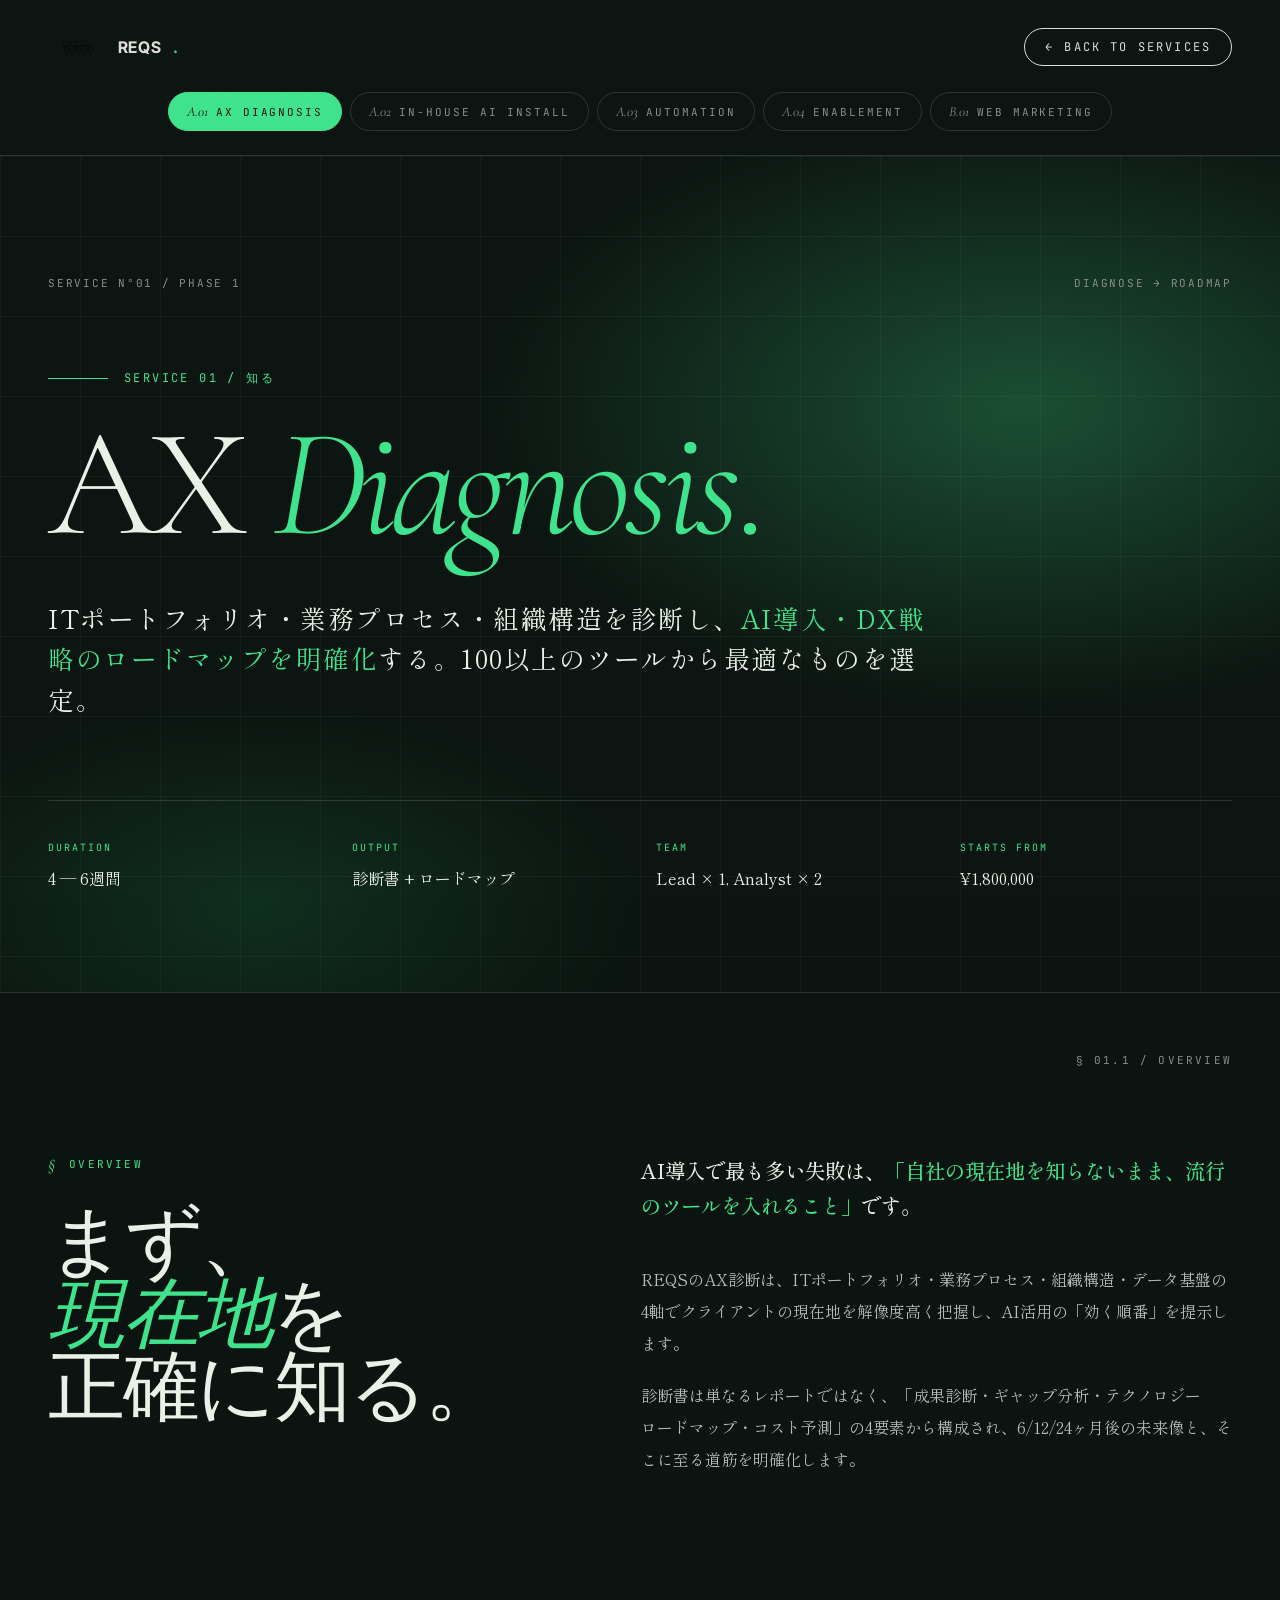
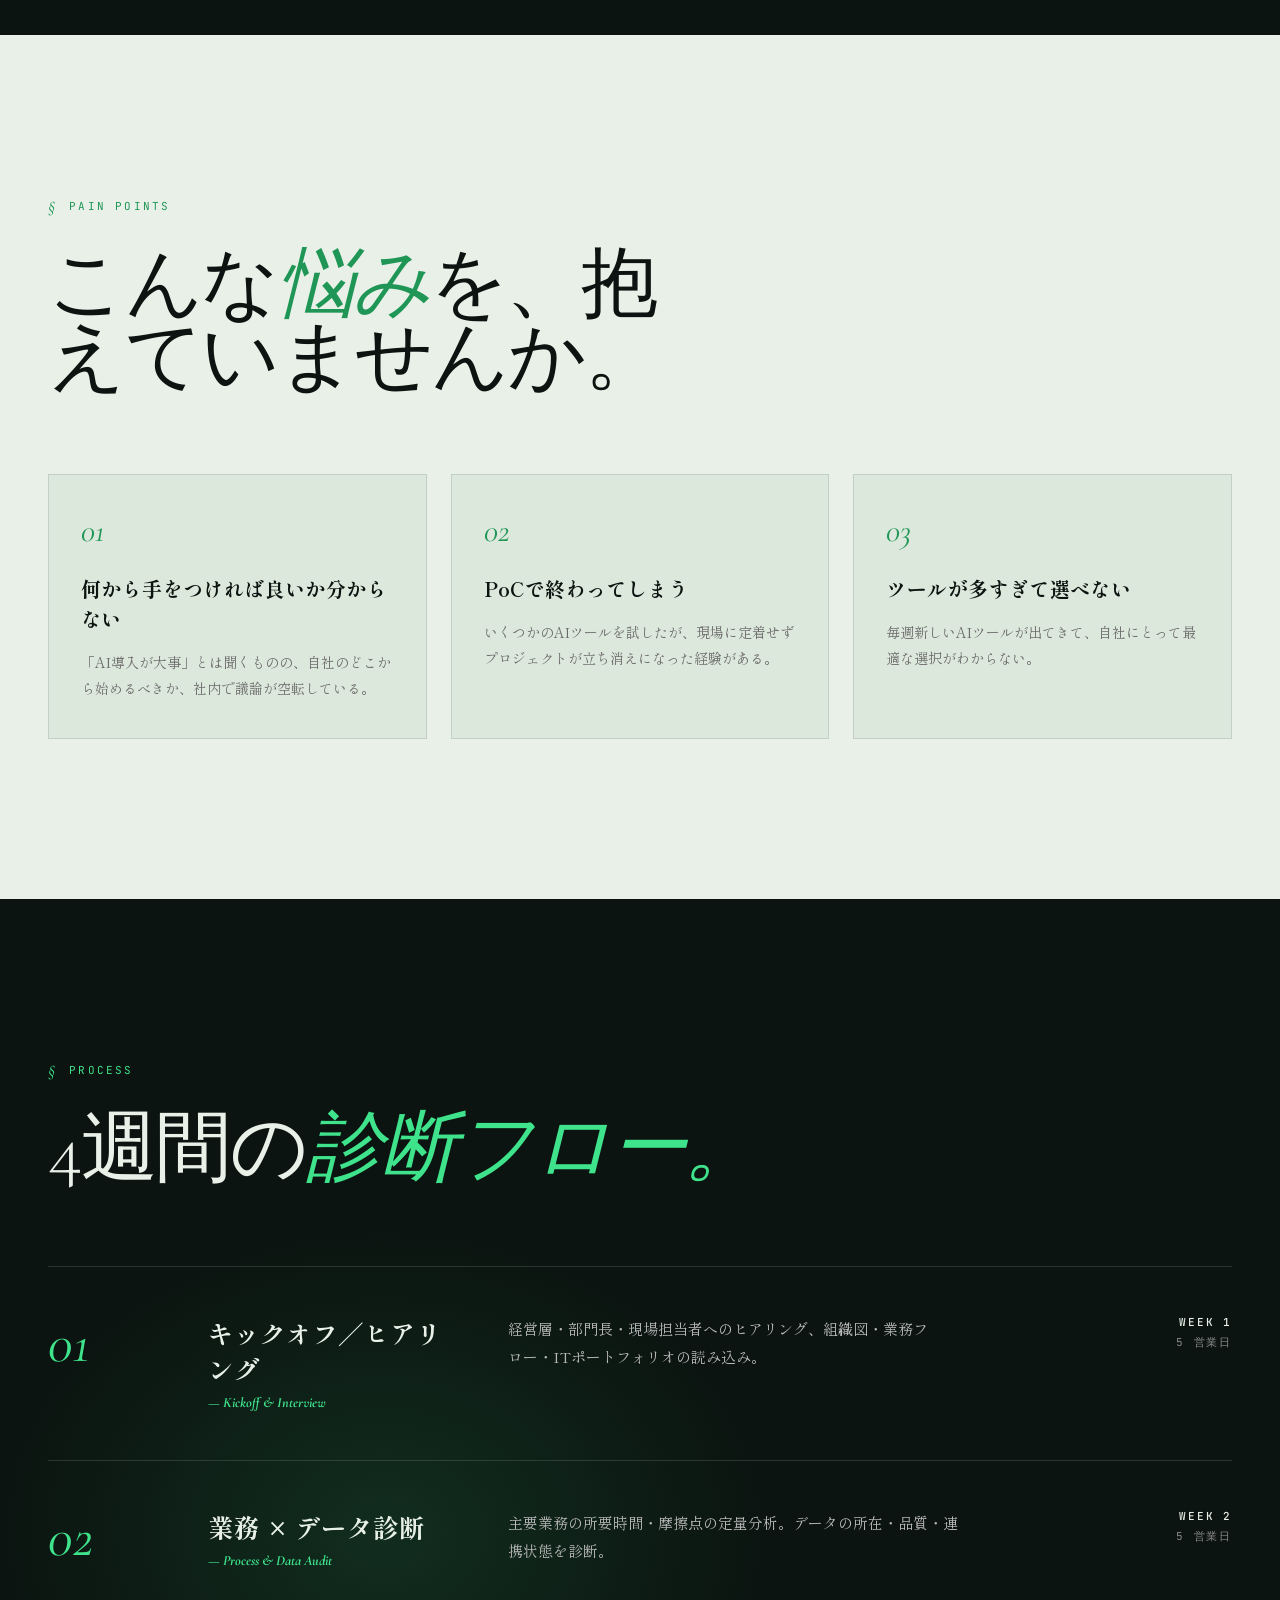
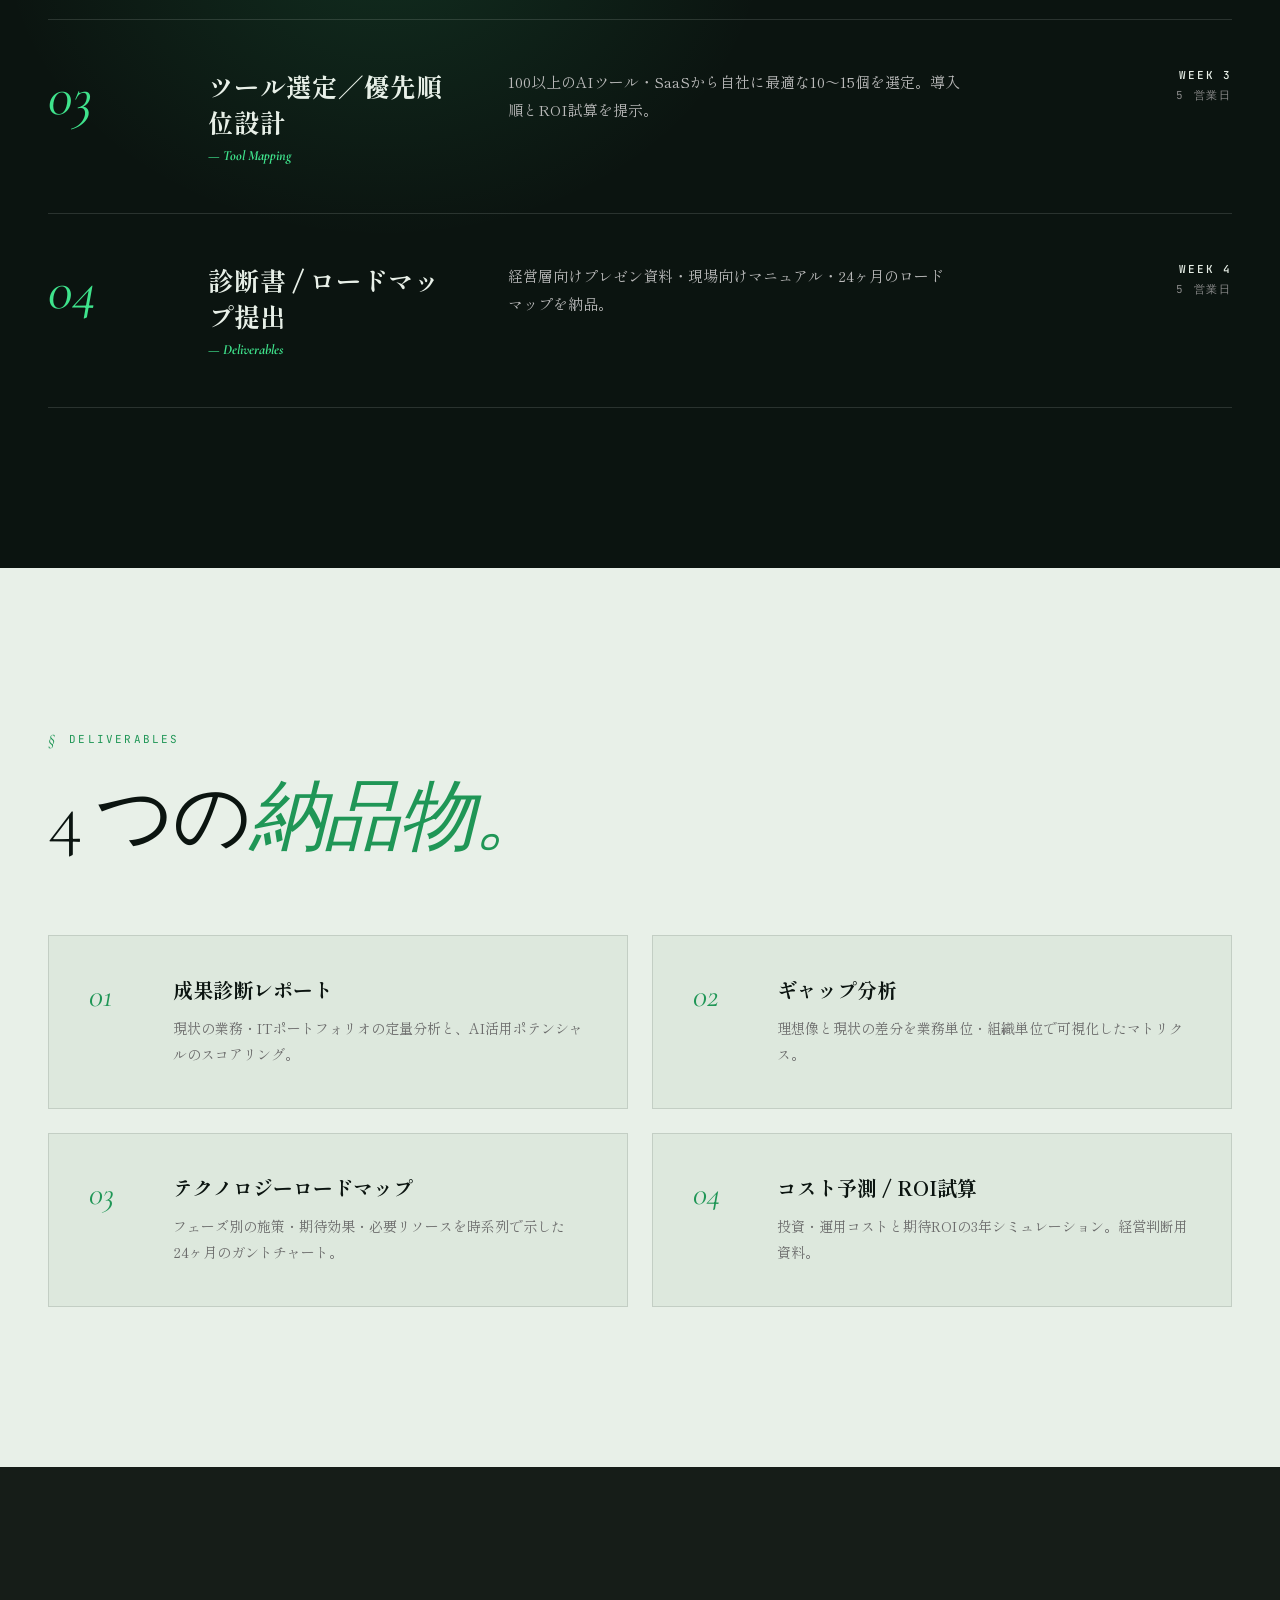
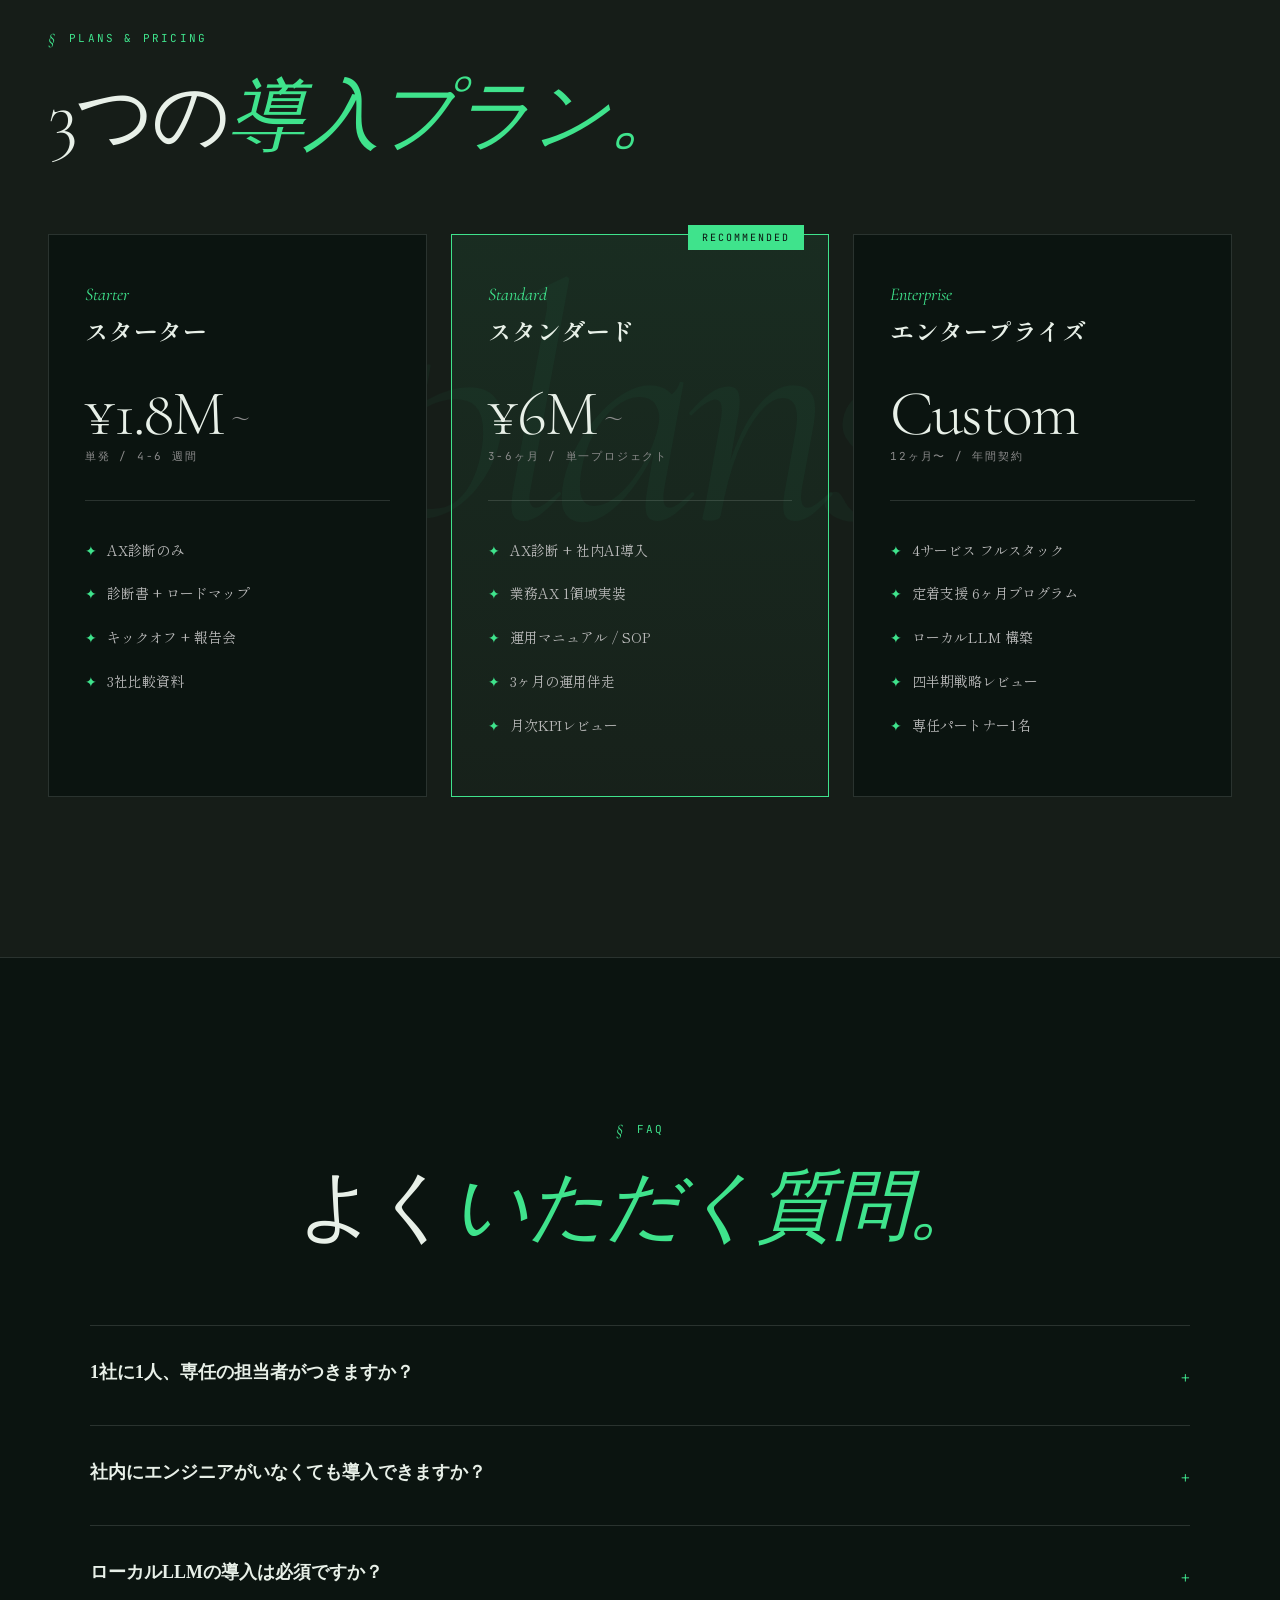
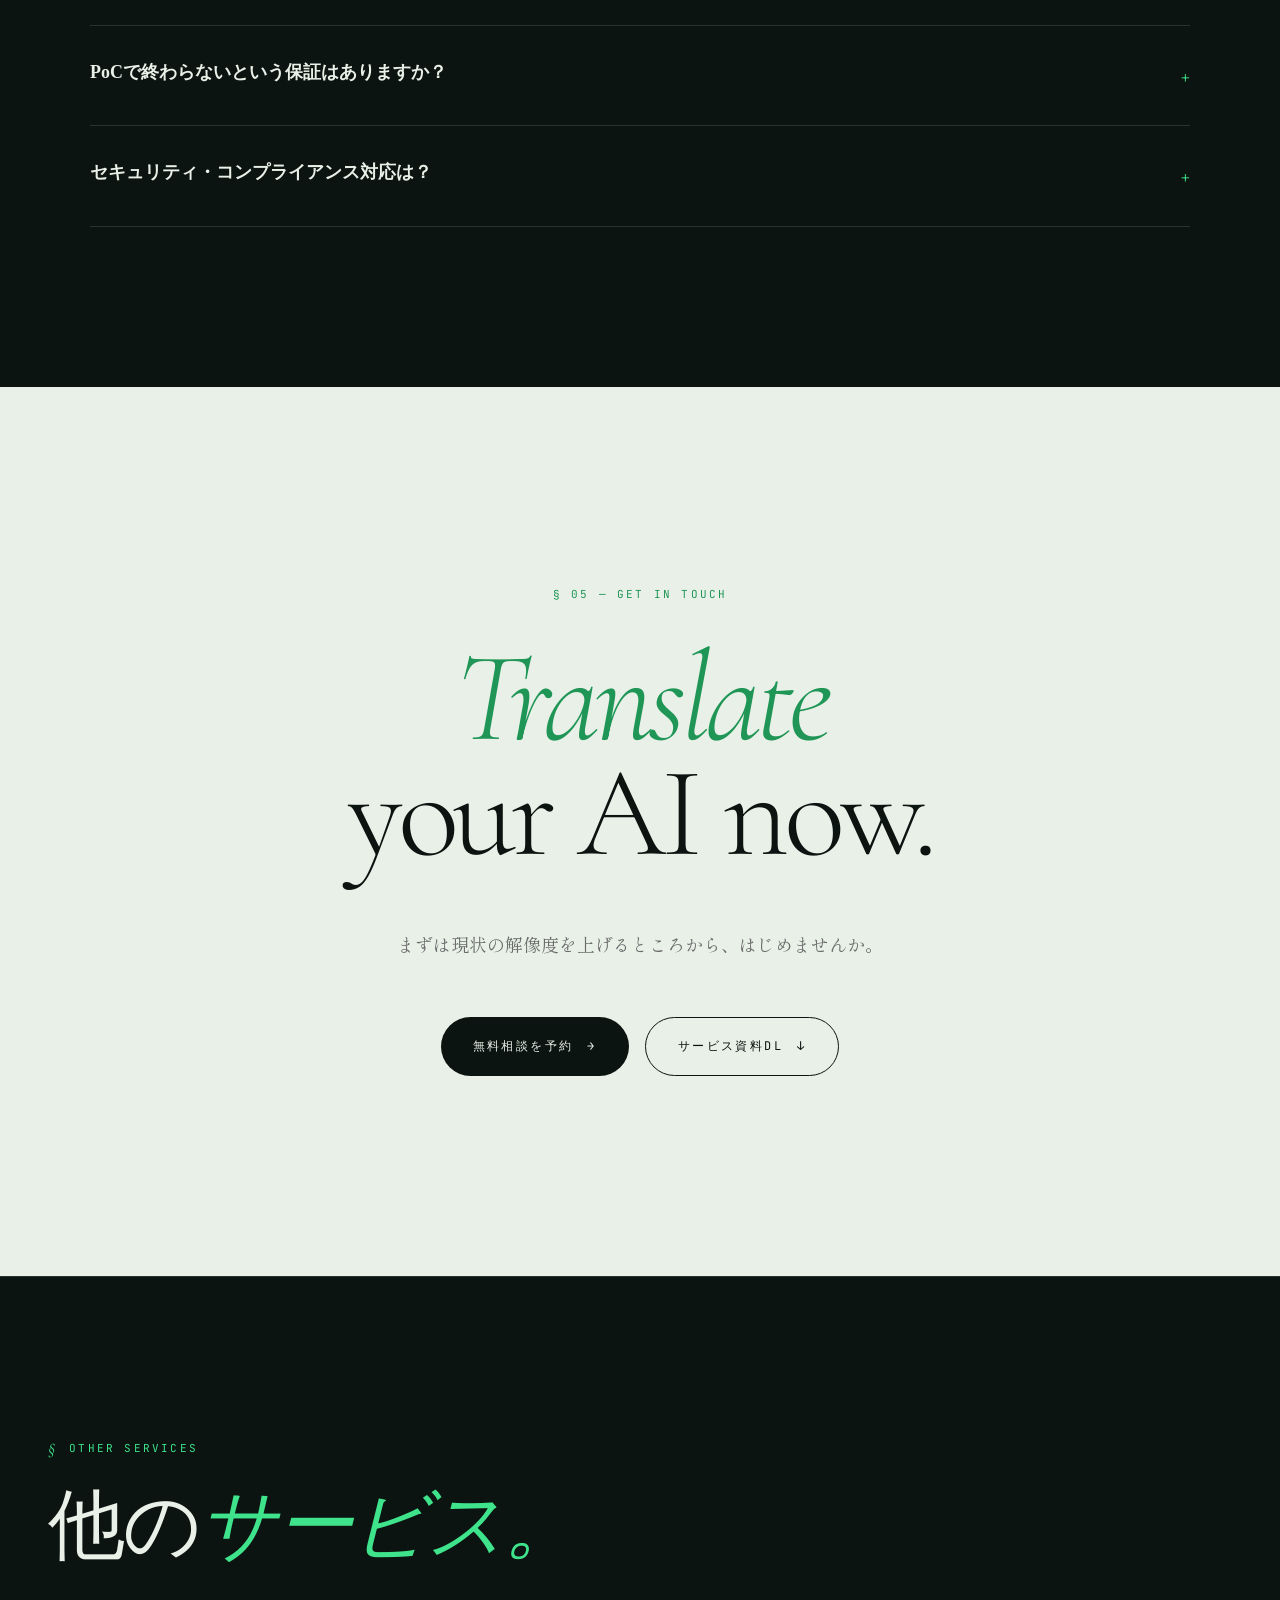
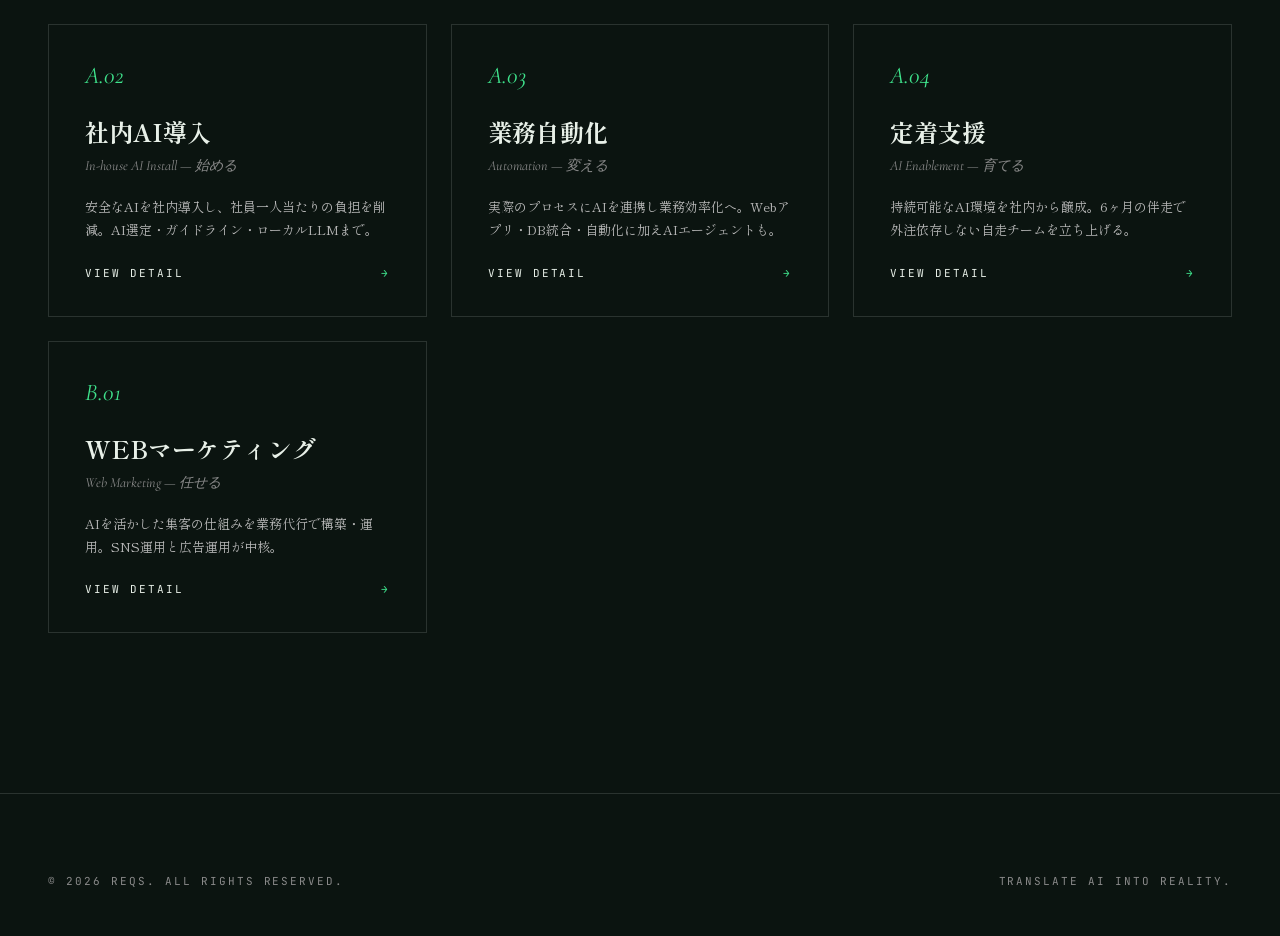
==== commit 775824f8: "Mobile-first responsive overhaul Index.html (IMA Style top): - Add hamburger menu with overlay for ≤" ====
--- a/service-detail.html
+++ b/service-detail.html
@@ -2,7 +2,8 @@
 <html lang="ja">
 <head>
   <meta charset="UTF-8">
-  <meta name="viewport" content="width=device-width, initial-scale=1.0">
+  <meta name="viewport" content="width=device-width, initial-scale=1.0, viewport-fit=cover">
+  <meta name="theme-color" content="#0B1410">
   <title>Service Detail — REQS / IMA Style</title>
 
   <!-- Favicon -->
@@ -45,6 +46,9 @@
       color: var(--paper);
       overflow-x: hidden;
       -webkit-font-smoothing: antialiased;
+      line-break: strict;
+      overflow-wrap: break-word;
+      word-break: normal;
     }
 
     body::before {
@@ -239,6 +243,7 @@
       font-family: var(--font-en); font-weight: 300;
       font-size: clamp(48px, 6vw, 96px);
       line-height: 0.95; letter-spacing: -0.03em;
+      text-wrap: balance;
     }
     .section-title em { font-style: italic; color: var(--green); }
 
@@ -648,29 +653,163 @@
     .service-page { display: none; }
     .service-page.active { display: block; }
 
+    /* Touch-device optimization */
+    @media (hover: none) and (pointer: coarse) {
+      .step:hover { padding-left: 0; }
+      .other-card:hover { background: transparent; border-color: var(--rule); }
+    }
+
+    /* Tablet */
+    @media (max-width: 1100px) {
+      .hero-bottom { grid-template-columns: repeat(2, 1fr); }
+      .problems-grid, .deliverables-grid { grid-template-columns: repeat(2, 1fr); }
+      .pricing-grid { grid-template-columns: 1fr; gap: 16px; }
+    }
+
+    /* Mobile (≤ 900px) */
     @media (max-width: 900px) {
-      .nav { padding: 20px 24px; }
-      .tabs { padding: 80px 16px 16px; }
-      .tab { font-size: 10px; padding: 8px 12px; }
-      .hero { padding: 60px 24px 80px; }
-      .hero-bottom { grid-template-columns: 1fr 1fr; gap: 24px; }
-      .overview { padding: 80px 24px; }
-      .overview-grid { grid-template-columns: 1fr; gap: 40px; }
-      .problems { padding: 80px 24px; }
-      .problems-grid { grid-template-columns: 1fr; }
-      .process { padding: 80px 24px; }
-      .step { grid-template-columns: 60px 1fr; gap: 16px; padding: 32px 0; }
-      .step-meta, .step-body { display: none; }
-      .deliverables { padding: 80px 24px; }
-      .deliverables-grid { grid-template-columns: 1fr; }
-      .deliverable { padding: 24px; grid-template-columns: 40px 1fr; gap: 16px; }
-      .pricing { padding: 80px 24px; }
-      .pricing-grid { grid-template-columns: 1fr; }
-      .faq { padding: 80px 24px; }
-      .cta { padding: 100px 24px; }
-      .other { padding: 80px 24px; }
-      .other-grid { grid-template-columns: 1fr; }
-      .footer-inner { flex-direction: column; gap: 12px; }
+      .nav { padding: 16px 20px; background: rgba(11,20,16,0.85); backdrop-filter: blur(12px); mix-blend-mode: normal; }
+      .nav-logo { font-size: 14px; }
+      .nav-logo img.brand-glyph { height: 18px; }
+      .nav-back { font-size: 10px; padding: 8px 14px; gap: 6px; }
+      .nav-back span:nth-child(2) { display: none; }
+      .nav-back::after { content: 'TOP'; font-size: 10px; letter-spacing: 0.18em; }
+
+      /* Tabs become horizontal scroll on mobile */
+      .tabs {
+        padding: 76px 16px 16px;
+        justify-content: flex-start;
+        overflow-x: auto;
+        flex-wrap: nowrap;
+        scrollbar-width: none;
+        -webkit-overflow-scrolling: touch;
+      }
+      .tabs::-webkit-scrollbar { display: none; }
+      .tab {
+        font-size: 10px; padding: 9px 14px; flex-shrink: 0;
+      }
+      .tab .num { font-size: 12px; }
+
+      /* Hero */
+      .hero { padding: 48px 20px 64px; }
+      .hero-meta { font-size: 9px; flex-direction: column; gap: 6px; margin-bottom: 56px; }
+      .hero-eyebrow { font-size: 10px; margin-bottom: 24px; }
+      .hero-eyebrow .line { width: 36px; }
+      .hero-title { font-size: clamp(48px, 14vw, 88px) !important; line-height: 0.9 !important; }
+      .hero-jp { font-size: 14px !important; line-height: 1.7 !important; margin-top: 32px !important; max-width: 100% !important; }
+      .hero-bottom { grid-template-columns: 1fr 1fr; gap: 20px; padding-top: 28px; margin-top: 56px; }
+      .hero-bit-label { font-size: 9px; }
+      .hero-bit-value { font-size: 13px; }
+
+      /* Section spacing */
+      .section-num { display: none; }
+      .overview { padding: 80px 20px; }
+      .overview-grid { grid-template-columns: 1fr; gap: 32px; }
+      .section-title { font-size: clamp(32px, 9vw, 56px) !important; line-height: 1.05 !important; }
+      .overview-body { font-size: 14px !important; line-height: 1.85 !important; }
+      .overview-body .pull { font-size: 16px !important; line-height: 1.6 !important; margin-bottom: 28px !important; }
+
+      /* Problems */
+      .problems { padding: 80px 20px; }
+      .problems-head { margin-bottom: 48px; }
+      .problems-grid { grid-template-columns: 1fr; gap: 16px; }
+      .problem { padding: 28px 24px; }
+      .problem-num { font-size: 26px; margin-bottom: 16px; }
+      .problem-title { font-size: 17px; margin-bottom: 12px; }
+      .problem-body { font-size: 13px; }
+
+      /* Process / Steps */
+      .process { padding: 80px 20px; }
+      .process-head { margin-bottom: 48px; }
+      .step {
+        grid-template-columns: 56px 1fr; gap: 14px;
+        padding: 28px 0;
+      }
+      .step:hover { padding-left: 0; }
+      .step-num { font-size: 38px; }
+      .step-name { font-size: 18px !important; line-height: 1.3 !important; grid-column: 2; }
+      .step-name .en { font-size: 12px; margin-top: 4px; }
+      .step-body {
+        grid-column: 1 / -1; font-size: 13px; line-height: 1.85;
+        margin-top: 12px;
+      }
+      .step-meta {
+        grid-column: 1 / -1; text-align: left; font-size: 10px;
+        margin-top: 8px;
+      }
+      .step-meta strong { display: inline; margin-right: 8px; }
+
+      /* Deliverables */
+      .deliverables { padding: 80px 20px; }
+      .deliverables-head { margin-bottom: 48px; }
+      .deliverables-grid { grid-template-columns: 1fr; gap: 14px; }
+      .deliverable { padding: 24px 20px; grid-template-columns: 40px 1fr; gap: 16px; }
+      .deliverable-num { font-size: 24px; }
+      .deliverable-title { font-size: 17px; }
+      .deliverable-body { font-size: 13px; }
+
+      /* Pricing */
+      .pricing { padding: 80px 20px; }
+      .pricing-head { margin-bottom: 48px; }
+      .pricing-grid { grid-template-columns: 1fr; gap: 16px; }
+      .plan { padding: 32px 24px; }
+      .plan-jp { font-size: 20px; margin-bottom: 24px; }
+      .plan-price { font-size: clamp(48px, 12vw, 64px) !important; }
+      .plan-period { margin-bottom: 24px; }
+      .plan-features li { font-size: 13px; padding: 8px 0; }
+      .pricing-bg { font-size: clamp(120px, 32vw, 200px) !important; }
+
+      /* FAQ */
+      .faq { padding: 80px 20px; }
+      .faq-head { margin-bottom: 48px; }
+      .faq-q { font-size: 15px !important; line-height: 1.5 !important; gap: 16px; }
+      .faq-q .marker { font-size: 18px; }
+      .faq-a-inner { font-size: 13px !important; line-height: 1.85 !important; }
+      .faq-item.open .faq-a { max-height: 600px; }
+
+      /* CTA */
+      .cta { padding: 80px 20px; }
+      .cta-eyebrow { font-size: 10px; }
+      .cta-title { font-size: clamp(44px, 13vw, 88px) !important; margin-bottom: 32px !important; }
+      .cta-jp { font-size: 14px; margin-bottom: 32px; }
+      .cta-actions { flex-direction: column; gap: 12px; }
+      .cta-btn { width: 100%; justify-content: center; padding: 16px 24px; font-size: 11px; }
+
+      /* Other Services */
+      .other { padding: 80px 20px; }
+      .other-head { margin-bottom: 32px; }
+      .other-grid { grid-template-columns: 1fr; gap: 12px; }
+      .other-card { padding: 24px 20px; }
+      .other-card-num { font-size: 18px; margin-bottom: 16px; }
+      .other-card-title { font-size: 18px; }
+      .other-card-en { font-size: 12px; margin-bottom: 14px; }
+      .other-card-body { font-size: 12px; margin-bottom: 16px; }
+
+      /* Footer */
+      .footer { padding: 56px 20px 32px; }
+      .footer-inner { flex-direction: column; gap: 8px; align-items: flex-start; font-size: 10px; }
+    }
+
+    /* Small Mobile (≤ 480px) */
+    @media (max-width: 480px) {
+      .nav { padding: 12px 16px; }
+      .tabs { padding-left: 12px; padding-right: 12px; }
+      .hero { padding: 40px 16px 56px; }
+      .overview, .problems, .process, .deliverables, .pricing, .faq, .cta, .other {
+        padding-left: 16px; padding-right: 16px;
+      }
+      .footer { padding: 48px 16px 24px; }
+      .hero-bottom { grid-template-columns: 1fr; gap: 16px; }
+      .problem, .deliverable, .plan, .other-card { padding: 20px 16px; }
+    }
+
+    /* Reduced motion */
+    @media (prefers-reduced-motion: reduce) {
+      *, *::before, *::after {
+        animation-duration: 0.01ms !important;
+        transition-duration: 0.15s !important;
+      }
+      .reveal { transform: none; }
     }
   </style>
 </head>
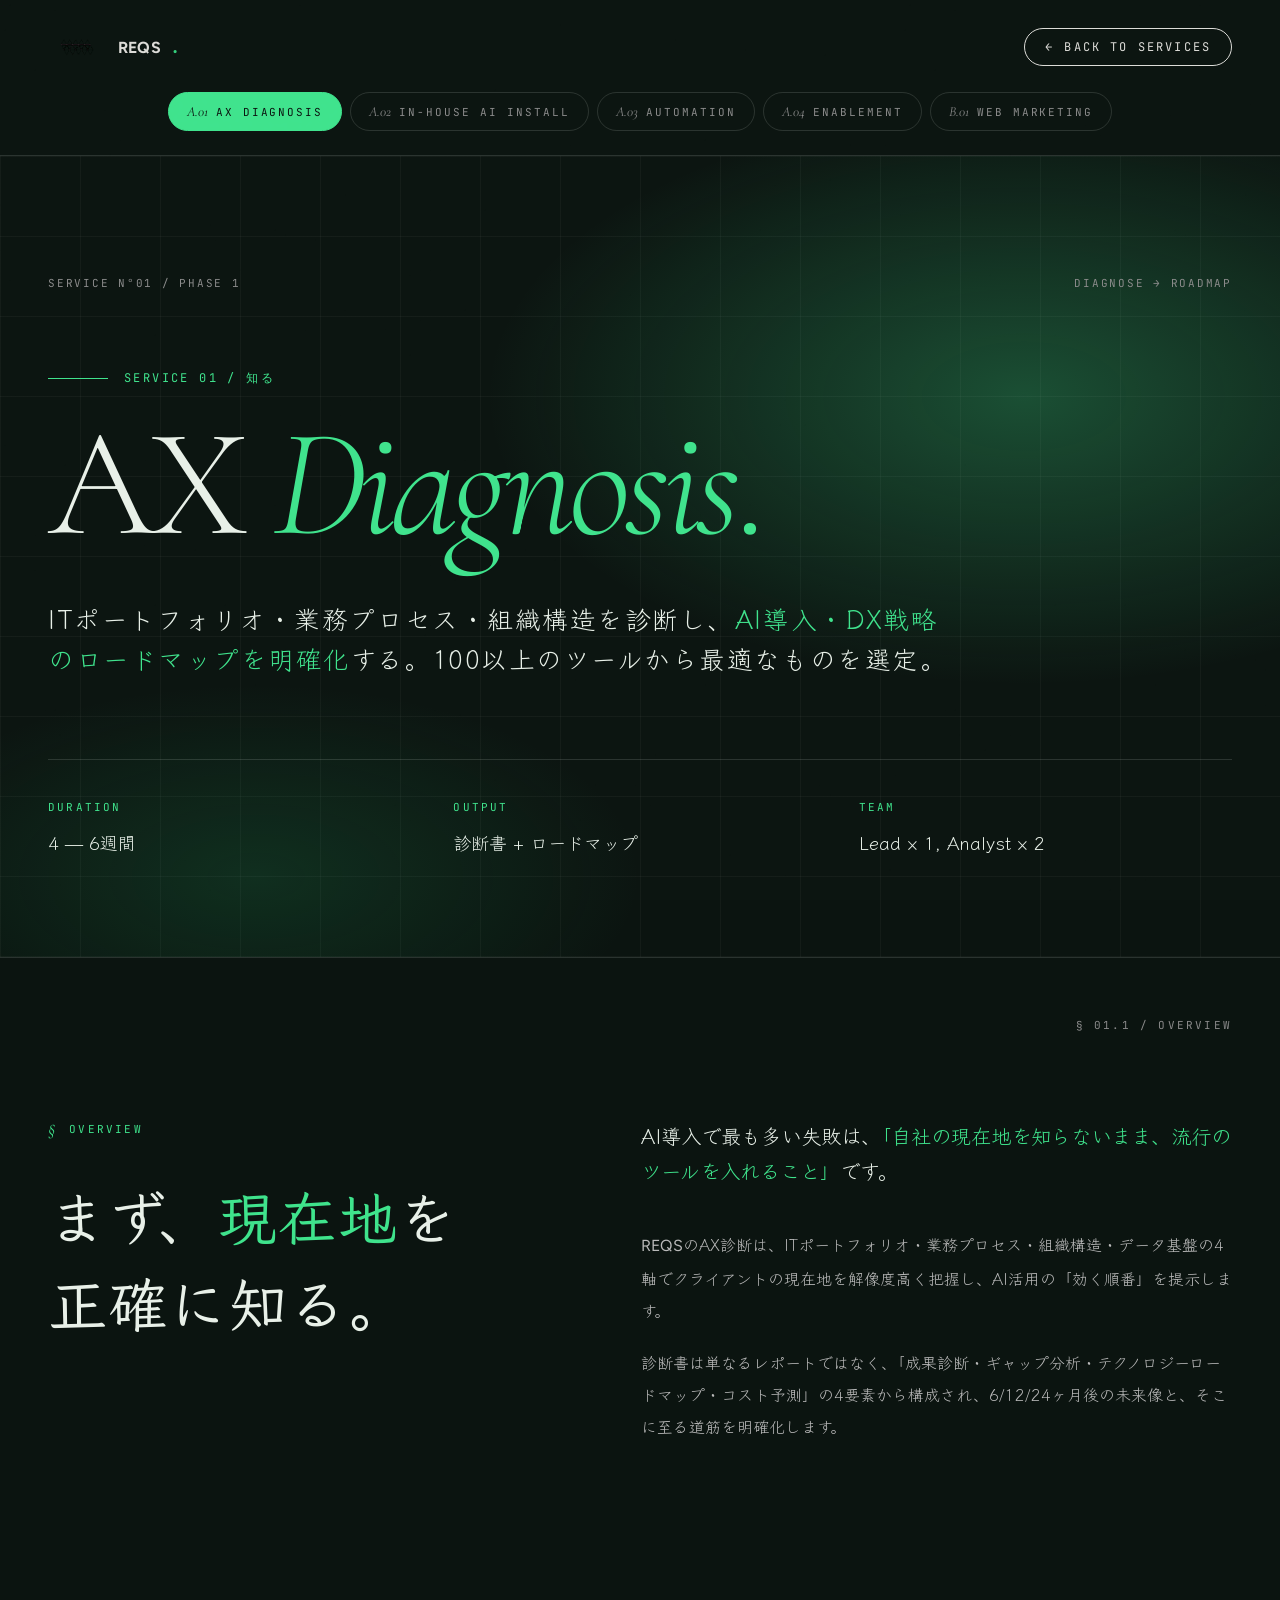
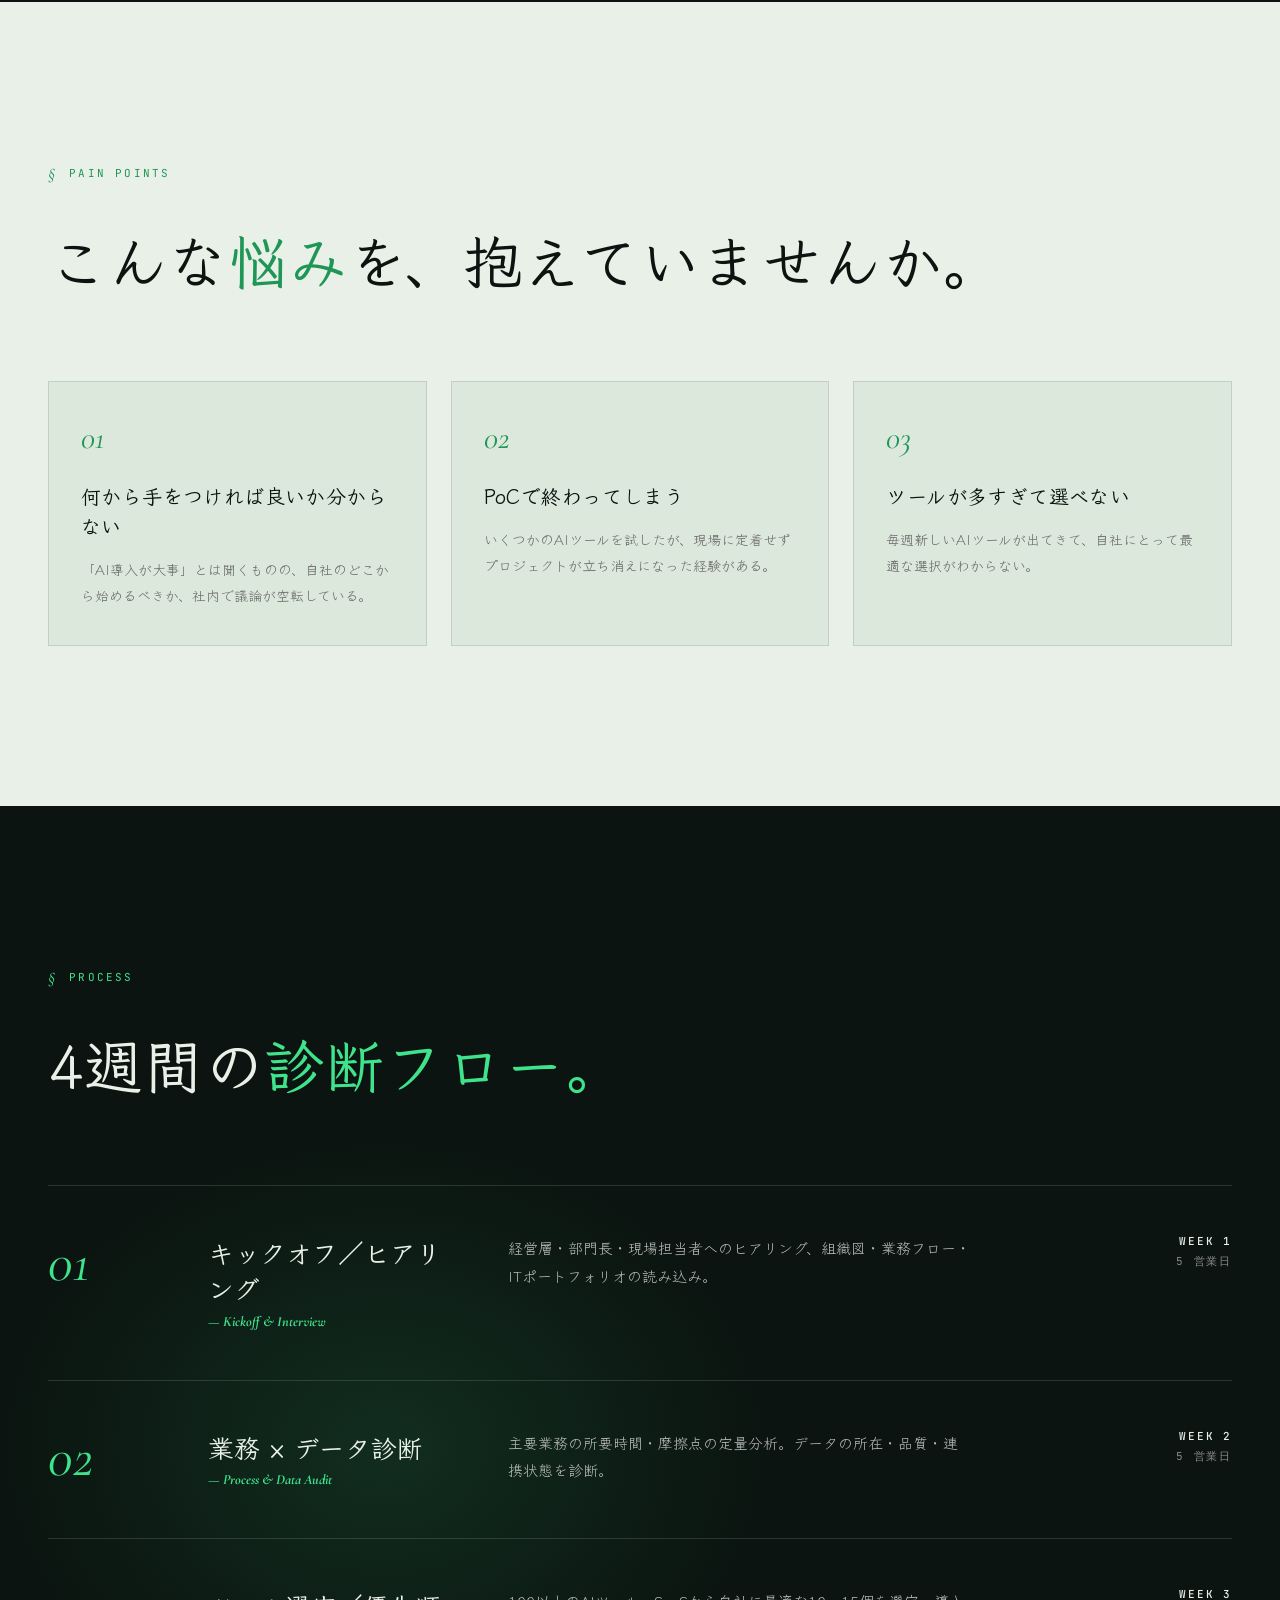
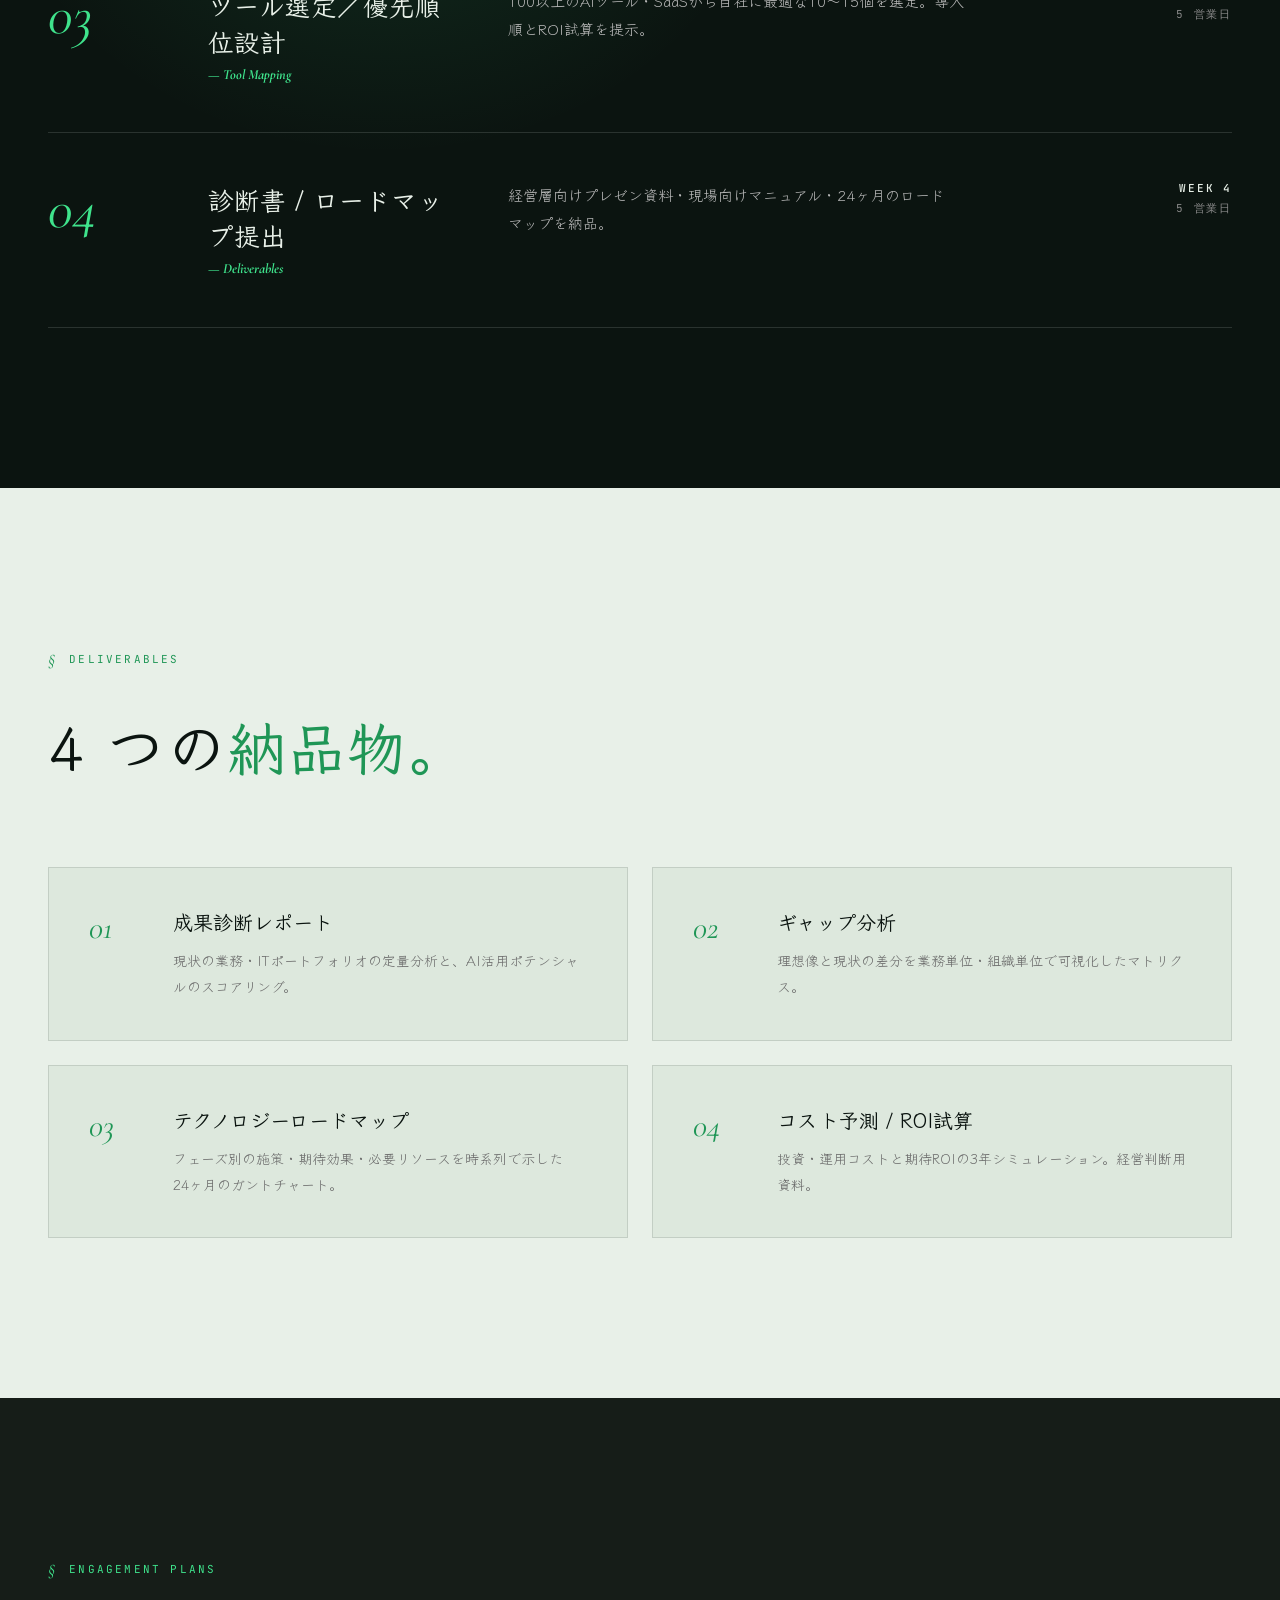
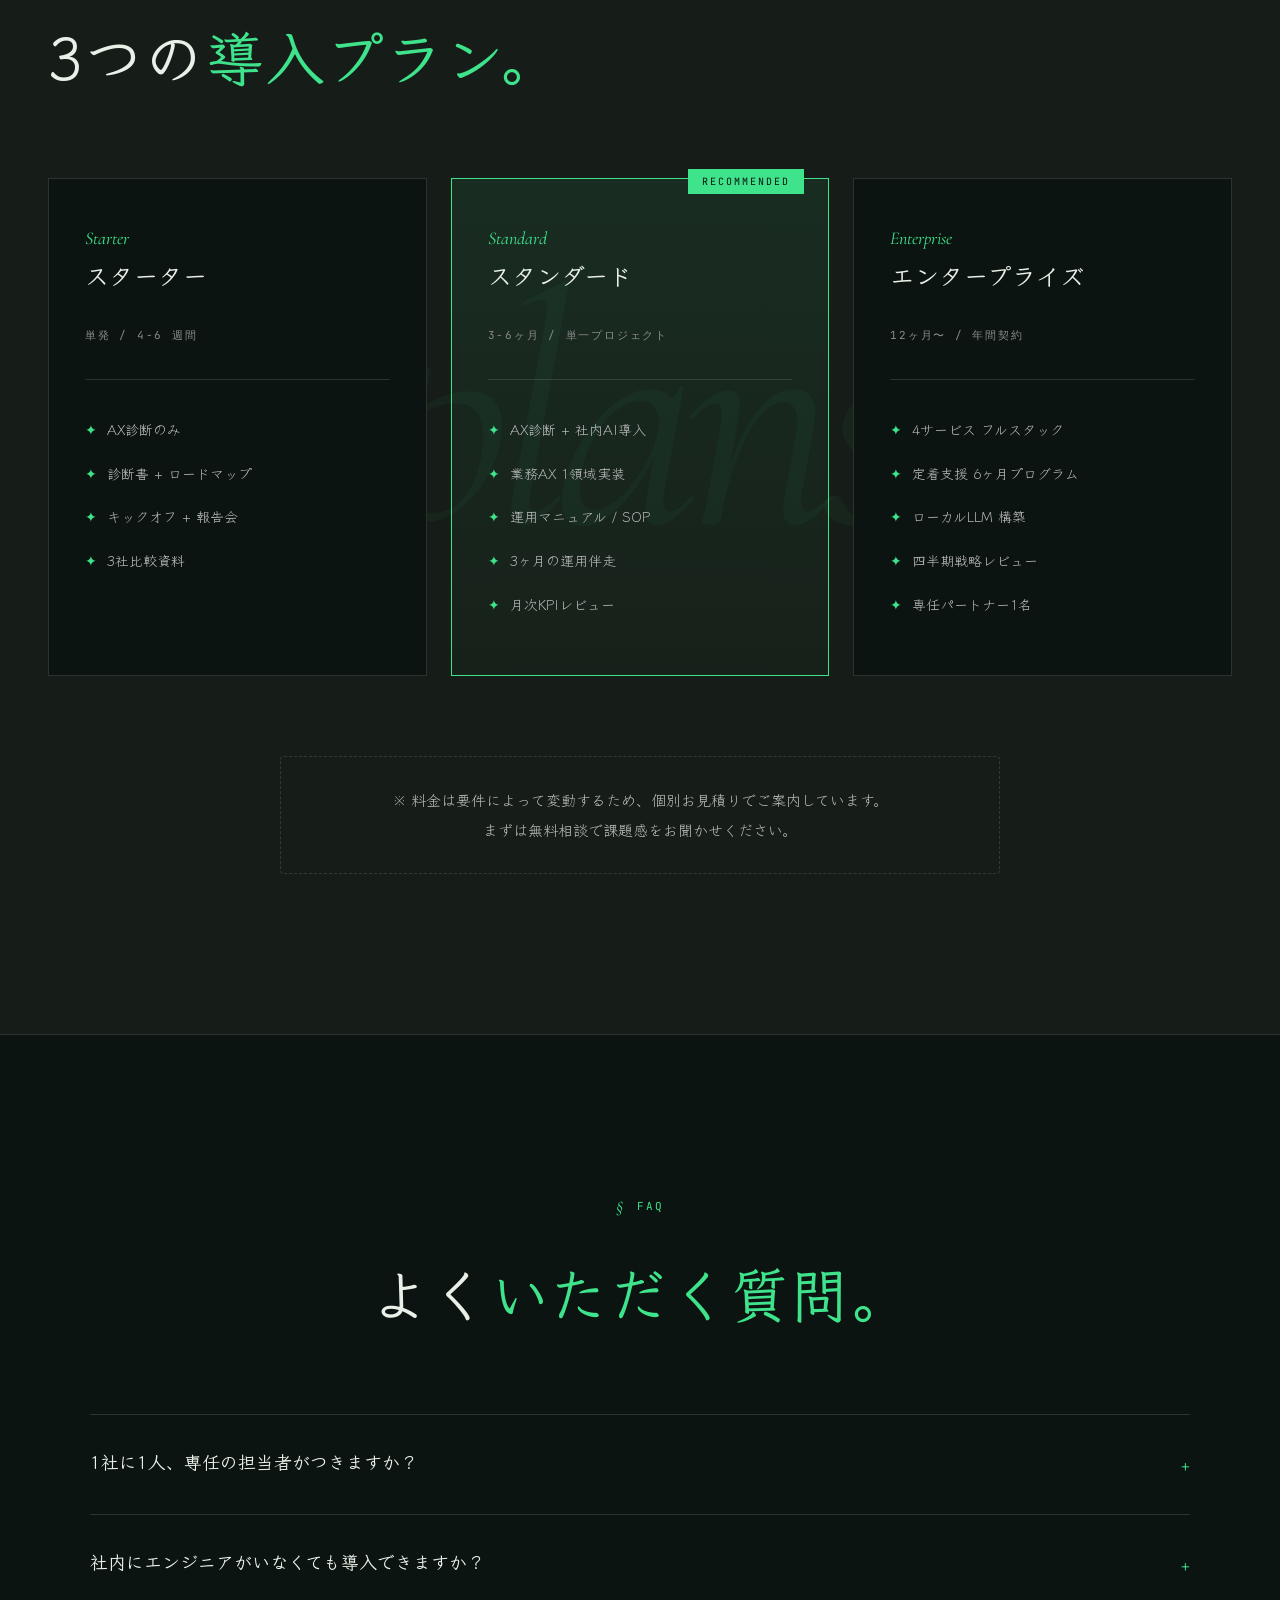
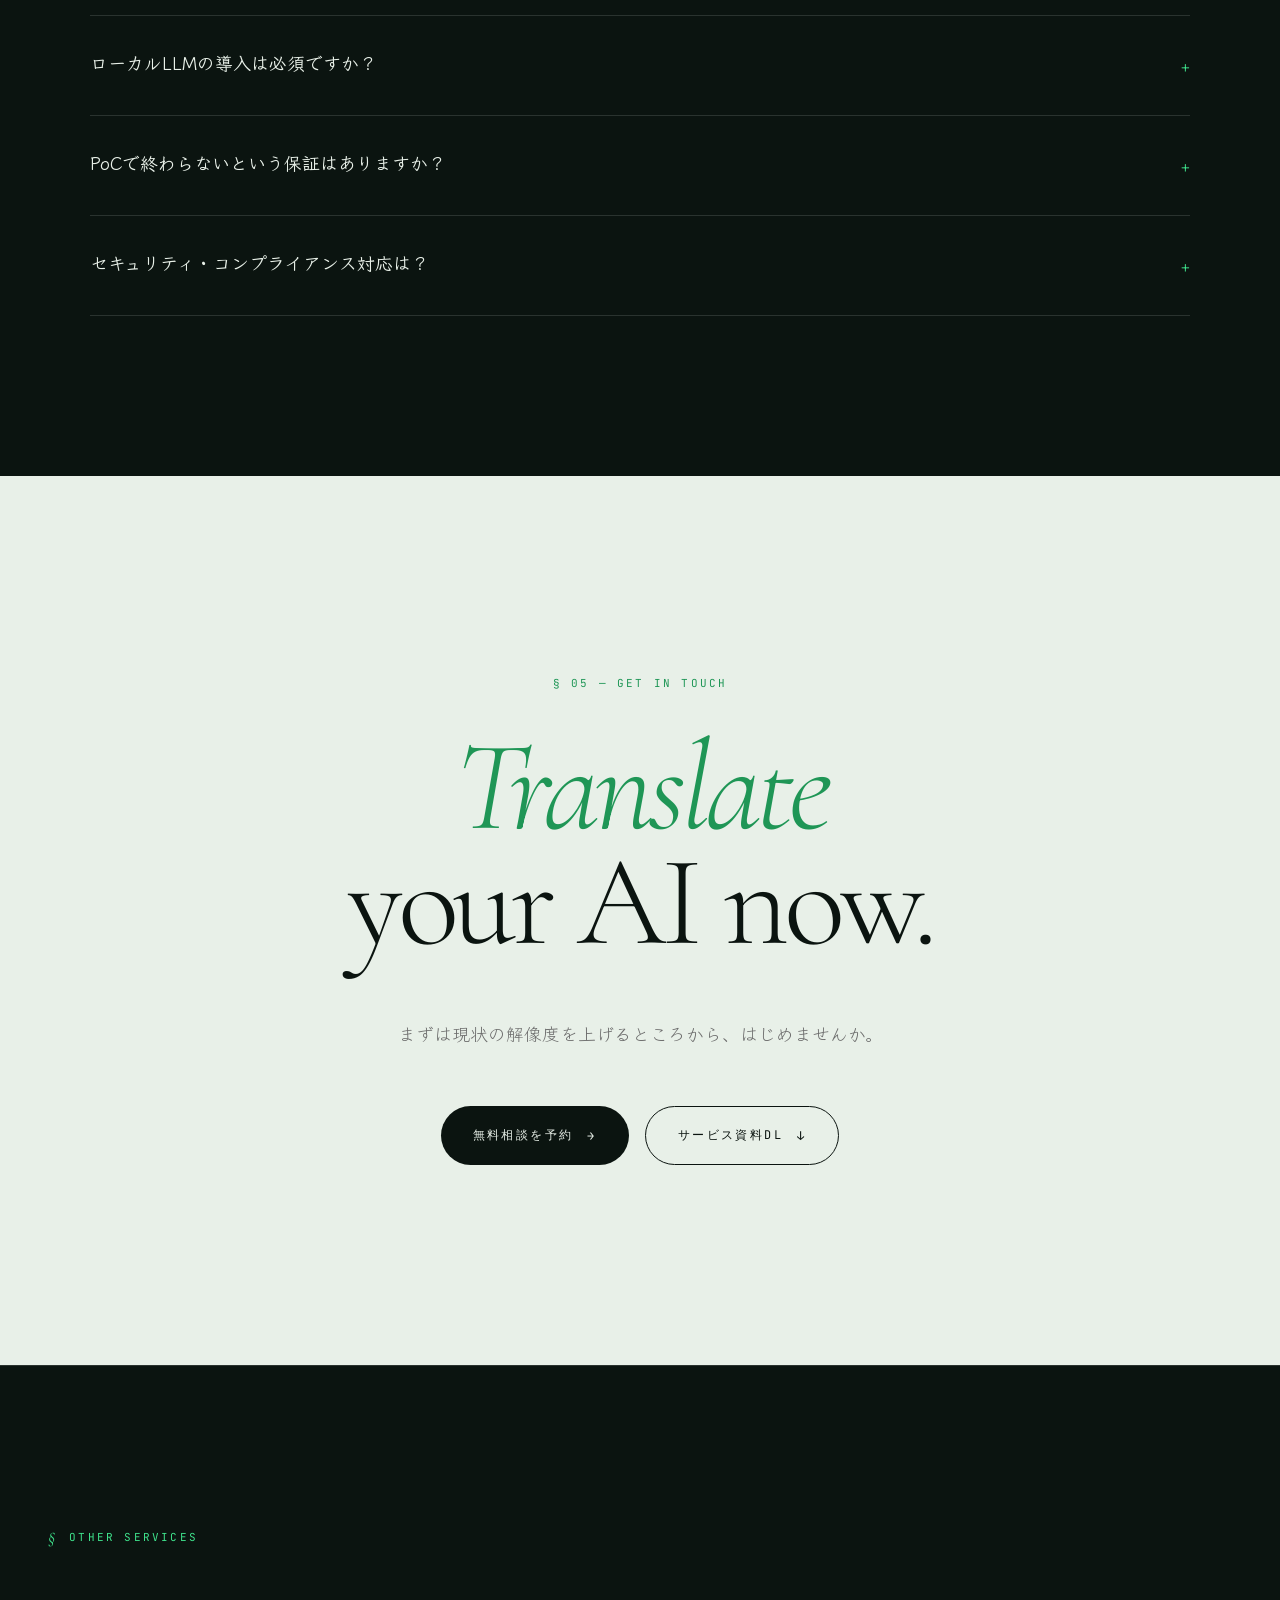
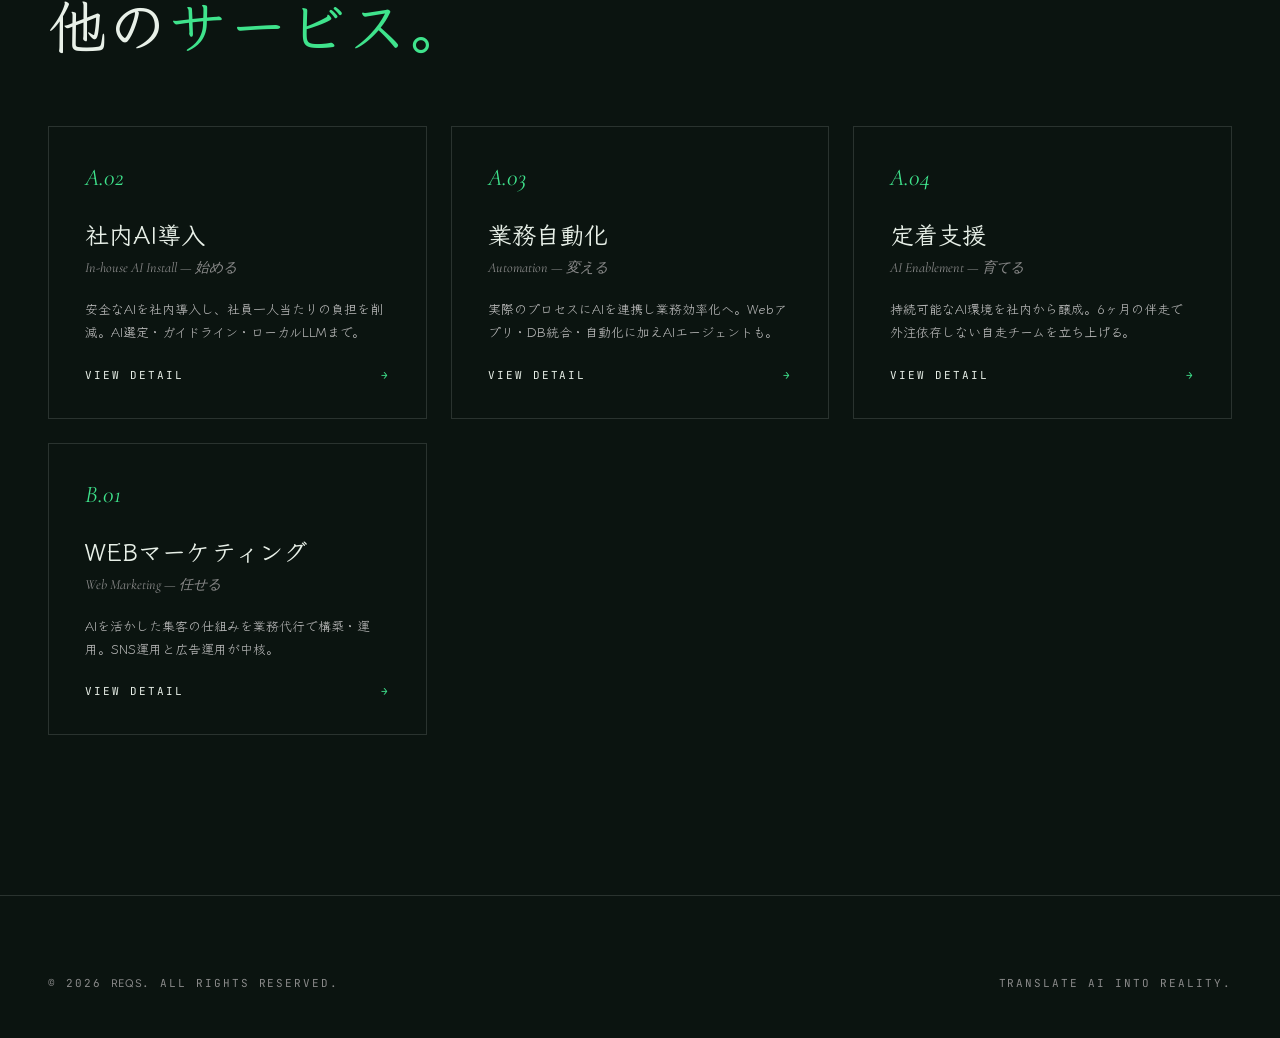
==== commit 261ad1b2: "Update site content, fonts, and structure - Switch brand font to Figtree (Gotham-style Q) - Add AIBP" ====
--- a/service-detail.html
+++ b/service-detail.html
@@ -4,7 +4,7 @@
   <meta charset="UTF-8">
   <meta name="viewport" content="width=device-width, initial-scale=1.0, viewport-fit=cover">
   <meta name="theme-color" content="#0B1410">
-  <title>Service Detail — REQS / IMA Style</title>
+  <title>Service Detail — REQS</title>
 
   <!-- Favicon -->
   <link rel="icon" type="image/svg+xml" href="assets/reqs-logo-white.svg">
@@ -13,7 +13,7 @@
 
   <link rel="preconnect" href="https://fonts.googleapis.com">
   <link rel="preconnect" href="https://fonts.gstatic.com" crossorigin>
-  <link href="https://fonts.googleapis.com/css2?family=Shippori+Mincho:wght@400;500;600;700;800&family=Cormorant+Garamond:ital,wght@0,300;0,400;0,500;0,600;1,300;1,400;1,500&family=Inter+Tight:wght@300;400;500;600;700&family=JetBrains+Mono:wght@400;500&display=swap" rel="stylesheet">
+  <link href="https://fonts.googleapis.com/css2?family=Klee+One:wght@400;600&family=Cormorant+Garamond:ital,wght@0,300;0,400;0,500;0,600;1,300;1,400;1,500&family=Montserrat:ital,wght@0,300;0,400;0,500;0,600;0,700;0,800;1,400;1,700&family=Figtree:ital,wght@0,300;0,400;0,500;0,600;0,700;0,800;1,400&family=JetBrains+Mono:wght@400;500&display=swap" rel="stylesheet">
 
   <style>
     :root {
@@ -32,10 +32,18 @@
       --rule: rgba(232,240,232,0.14);
       --rule-light: rgba(11,20,16,0.12);
 
-      --font-jp: "Shippori Mincho", "游明朝", serif;
+      --font-jp: "Klee One", "游明朝", serif;
       --font-en: "Cormorant Garamond", "Times New Roman", serif;
-      --font-sans: "Inter Tight", system-ui, sans-serif;
+      --font-sans: "Montserrat", system-ui, sans-serif;
       --font-mono: "JetBrains Mono", monospace;
+      --font-brand: "Figtree", "Montserrat", system-ui, sans-serif;
+    }
+    /* REQS brand mark — Figtree */
+    .brand-mark {
+      font-family: var(--font-brand);
+      font-weight: inherit;
+      letter-spacing: 0.02em;
+      font-feature-settings: "kern" 1, "ss01" 1;
     }
 
     * { box-sizing: border-box; margin: 0; padding: 0; }
@@ -195,22 +203,23 @@
 
     .hero-bottom {
       margin-top: 80px;
-      display: grid; grid-template-columns: repeat(4, 1fr);
+      display: grid; grid-template-columns: repeat(3, 1fr);
       gap: 32px;
       padding-top: 40px;
       border-top: 1px solid var(--rule);
     }
     .hero-bit-label {
-      font-family: var(--font-mono); font-size: 10px;
+      font-family: var(--font-mono); font-size: 11px;
       letter-spacing: 0.2em; color: var(--green);
       text-transform: uppercase;
-      margin-bottom: 12px;
+      margin-bottom: 14px;
     }
     .hero-bit-value {
       font-family: var(--font-jp);
-      font-size: 16px;
+      font-size: 18px;
       color: var(--paper);
       line-height: 1.6;
+      font-weight: 500;
     }
 
     section { position: relative; }
@@ -240,12 +249,17 @@
       content: '§'; font-family: var(--font-en); font-style: italic; font-size: 18px;
     }
     .section-title {
-      font-family: var(--font-en); font-weight: 300;
-      font-size: clamp(48px, 6vw, 96px);
-      line-height: 0.95; letter-spacing: -0.03em;
+      font-family: "Klee One", "游明朝", "Cormorant Garamond", serif;
+      font-weight: 600;
+      font-size: clamp(36px, 4.6vw, 68px);
+      line-height: 1.45; letter-spacing: 0.02em;
       text-wrap: balance;
     }
-    .section-title em { font-style: italic; color: var(--green); }
+    .section-title em {
+      font-style: normal;
+      color: var(--green);
+      font-weight: 700;
+    }
 
     .overview-body {
       font-family: var(--font-jp);
@@ -477,6 +491,19 @@
       letter-spacing: 0.16em; color: var(--gray-600);
       text-transform: uppercase;
       margin-bottom: 36px;
+      margin-top: 12px;
+    }
+    .pricing-note {
+      max-width: 720px;
+      margin: 80px auto 0;
+      padding: 28px 32px;
+      border: 1px dashed var(--rule);
+      border-radius: 4px;
+      font-family: var(--font-jp);
+      font-size: 15px;
+      line-height: 2;
+      color: var(--gray-700);
+      text-align: center;
     }
     .plan-features {
       list-style: none;
@@ -698,8 +725,8 @@
       .hero-title { font-size: clamp(48px, 14vw, 88px) !important; line-height: 0.9 !important; }
       .hero-jp { font-size: 14px !important; line-height: 1.7 !important; margin-top: 32px !important; max-width: 100% !important; }
       .hero-bottom { grid-template-columns: 1fr 1fr; gap: 20px; padding-top: 28px; margin-top: 56px; }
-      .hero-bit-label { font-size: 9px; }
-      .hero-bit-value { font-size: 13px; }
+      .hero-bit-label { font-size: 10px; }
+      .hero-bit-value { font-size: 14px; }
 
       /* Section spacing */
       .section-num { display: none; }
@@ -748,16 +775,16 @@
       .deliverable-title { font-size: 17px; }
       .deliverable-body { font-size: 13px; }
 
-      /* Pricing */
+      /* Plans */
       .pricing { padding: 80px 20px; }
       .pricing-head { margin-bottom: 48px; }
       .pricing-grid { grid-template-columns: 1fr; gap: 16px; }
       .plan { padding: 32px 24px; }
-      .plan-jp { font-size: 20px; margin-bottom: 24px; }
-      .plan-price { font-size: clamp(48px, 12vw, 64px) !important; }
-      .plan-period { margin-bottom: 24px; }
+      .plan-jp { font-size: 20px; margin-bottom: 16px; }
+      .plan-period { margin-bottom: 24px; margin-top: 8px; }
       .plan-features li { font-size: 13px; padding: 8px 0; }
       .pricing-bg { font-size: clamp(120px, 32vw, 200px) !important; }
+      .pricing-note { margin-top: 48px; padding: 20px; font-size: 13px; }
 
       /* FAQ */
       .faq { padding: 80px 20px; }
@@ -815,7 +842,7 @@
 </head>
 <body>
   <nav class="nav">
-    <a href="index.html" class="nav-logo" style="text-decoration:none;color:inherit"><img src="assets/reqs-logo.png" alt="" class="brand-glyph" />REQS<span class="dot">.</span></a>
+    <a href="index.html" class="nav-logo" style="text-decoration:none;color:inherit"><img src="assets/reqs-logo.png" alt="" class="brand-glyph" /><span class="brand-mark">REQS</span><span class="dot">.</span></a>
     <a href="index.html#services" class="nav-back">
       <span>←</span><span>Back to Services</span>
     </a>
@@ -852,7 +879,6 @@
           <div><div class="hero-bit-label">Duration</div><div class="hero-bit-value">4 — 6週間</div></div>
           <div><div class="hero-bit-label">Output</div><div class="hero-bit-value">診断書 + ロードマップ</div></div>
           <div><div class="hero-bit-label">Team</div><div class="hero-bit-value">Lead × 1, Analyst × 2</div></div>
-          <div><div class="hero-bit-label">Starts From</div><div class="hero-bit-value">¥1,800,000</div></div>
         </div>
       </div>
     </section>
@@ -866,7 +892,7 @@
         </div>
         <div class="overview-body reveal">
           <p class="pull">AI導入で最も多い失敗は、<span class="em">「自社の現在地を知らないまま、流行のツールを入れること」</span>です。</p>
-          <p>REQSのAX診断は、ITポートフォリオ・業務プロセス・組織構造・データ基盤の4軸でクライアントの現在地を解像度高く把握し、AI活用の「効く順番」を提示します。</p>
+          <p><span class="brand-mark">REQS</span>のAX診断は、ITポートフォリオ・業務プロセス・組織構造・データ基盤の4軸でクライアントの現在地を解像度高く把握し、AI活用の「効く順番」を提示します。</p>
           <p>診断書は単なるレポートではなく、「成果診断・ギャップ分析・テクノロジーロードマップ・コスト予測」の4要素から構成され、6/12/24ヶ月後の未来像と、そこに至る道筋を明確化します。</p>
         </div>
       </div>
@@ -969,7 +995,6 @@
           <div><div class="hero-bit-label">Duration</div><div class="hero-bit-value">2 — 4ヶ月</div></div>
           <div><div class="hero-bit-label">Output</div><div class="hero-bit-value">社内AI基盤 + 運用ルール</div></div>
           <div><div class="hero-bit-label">Team</div><div class="hero-bit-value">PM × 1, Eng × 2</div></div>
-          <div><div class="hero-bit-label">Starts From</div><div class="hero-bit-value">¥3,000,000</div></div>
         </div>
       </div>
     </section>
@@ -983,8 +1008,8 @@
         </div>
         <div class="overview-body reveal">
           <p class="pull">「とりあえずChatGPTを使ってみた」では、<span class="em">セキュリティ・コスト・定着のすべてが中途半端</span>になります。</p>
-          <p>REQSの社内AI導入は、貴社の業務要件に最適なAIモデルを比較・検討し、ガイドラインの策定と効果計測の仕組みづくり、必要に応じてローカルLLMの構築までを一貫して支援します。</p>
-          <p>クラウドAIだけでなく、機密情報を扱う業務にはローカルLLM(REQS LLM)を併用するハイブリッド構成も選択可能。社員の負担を削減しながら、情報漏洩リスクを最小化します。</p>
+          <p><span class="brand-mark">REQS</span>の社内AI導入は、貴社の業務要件に最適なAIモデルを比較・検討し、ガイドラインの策定と効果計測の仕組みづくり、必要に応じてローカルLLMの構築までを一貫して支援します。</p>
+          <p>クラウドAIだけでなく、機密情報を扱う業務にはローカルLLM(<span class="brand-mark">REQS</span> LLM)を併用するハイブリッド構成も選択可能。社員の負担を削減しながら、情報漏洩リスクを最小化します。</p>
         </div>
       </div>
     </section>
@@ -1036,7 +1061,7 @@
           <div class="step reveal">
             <div class="step-num">03</div>
             <div class="step-name">ローカルLLM構築<span class="en">— Local LLM (Optional)</span></div>
-            <div class="step-body">機密情報を扱う業務向けに、社内ネットワーク内で完結するREQS LLMを構築。クラウドと併用するハイブリッド運用も可。</div>
+            <div class="step-body">機密情報を扱う業務向けに、社内ネットワーク内で完結する<span class="brand-mark">REQS</span> LLMを構築。クラウドと併用するハイブリッド運用も可。</div>
             <div class="step-meta"><strong>Phase 3</strong>4 — 8週間</div>
           </div>
         </div>
@@ -1052,7 +1077,7 @@
         <div class="deliverable reveal"><div class="deliverable-num">01</div><div><h4 class="deliverable-title">AI選定レポート</h4><p class="deliverable-body">クラウド/ローカルAIの比較表、評価軸別のスコアリング、推奨構成と導入手順。</p></div></div>
         <div class="deliverable reveal"><div class="deliverable-num">02</div><div><h4 class="deliverable-title">利用ガイドライン</h4><p class="deliverable-body">情報の取扱い・禁止事項・著作権・社内承認フローをまとめた運用ルール集。</p></div></div>
         <div class="deliverable reveal"><div class="deliverable-num">03</div><div><h4 class="deliverable-title">効果計測ダッシュボード</h4><p class="deliverable-body">利用状況・成果・コストを可視化するKPIダッシュボードと月次レポート設計。</p></div></div>
-        <div class="deliverable reveal"><div class="deliverable-num">04</div><div><h4 class="deliverable-title">ローカルLLM環境 (任意)</h4><p class="deliverable-body">GPUサーバー設計・REQS LLMセットアップ・社内ネットワーク連携・運用マニュアル。</p></div></div>
+        <div class="deliverable reveal"><div class="deliverable-num">04</div><div><h4 class="deliverable-title">ローカルLLM環境 (任意)</h4><p class="deliverable-body">GPUサーバー設計・<span class="brand-mark">REQS</span> LLMセットアップ・社内ネットワーク連携・運用マニュアル。</p></div></div>
       </div>
     </section>
   </div>
@@ -1080,7 +1105,6 @@
           <div><div class="hero-bit-label">Duration</div><div class="hero-bit-value">2 — 6ヶ月</div></div>
           <div><div class="hero-bit-label">Output</div><div class="hero-bit-value">稼働するAXシステム</div></div>
           <div><div class="hero-bit-label">Team</div><div class="hero-bit-value">PM × 1, Eng × 2-4</div></div>
-          <div><div class="hero-bit-label">Starts From</div><div class="hero-bit-value">¥4,500,000</div></div>
         </div>
       </div>
     </section>
@@ -1094,7 +1118,7 @@
         </div>
         <div class="overview-body reveal">
           <p class="pull">AIを<span class="em">「ツールではなく業務の一部」</span>にする。それが業務AXの目的です。</p>
-          <p>既存業務にAIを組み込むには、業務理解・ツール選定・統合設計・運用設計の4つを同時に解く必要があります。REQSは内製エンジニアと一緒に、これらを一気通貫で実装します。</p>
+          <p>既存業務にAIを組み込むには、業務理解・ツール選定・統合設計・運用設計の4つを同時に解く必要があります。<span class="brand-mark">REQS</span>は内製エンジニアと一緒に、これらを一気通貫で実装します。</p>
           <p>既存のSaaS、社内DB、コミュニケーションツール、AIモデル — それらを"配管"でつなぎ、現場が違和感なく使えるフローを構築します。</p>
         </div>
       </div>
@@ -1203,7 +1227,6 @@
           <div><div class="hero-bit-label">Duration</div><div class="hero-bit-value">6ヶ月</div></div>
           <div><div class="hero-bit-label">Output</div><div class="hero-bit-value">自走できる組織</div></div>
           <div><div class="hero-bit-label">Team</div><div class="hero-bit-value">Lead × 1, Coach × 1-2</div></div>
-          <div><div class="hero-bit-label">Starts From</div><div class="hero-bit-value">¥3,200,000</div></div>
         </div>
       </div>
     </section>
@@ -1217,7 +1240,7 @@
         </div>
         <div class="overview-body reveal">
           <p class="pull">AIを使うには、技術ではなく<span class="em">「使いこなせる人材と文化」</span>が要ります。</p>
-          <p>REQSのAI定着支援は、6ヶ月でクライアント社内に「AIを自走できるチーム」を立ち上げるプログラムです。研修・伴走・内製化を組み合わせ、外注依存しない組織をつくります。</p>
+          <p><span class="brand-mark">REQS</span>のAI定着支援は、6ヶ月でクライアント社内に「AIを自走できるチーム」を立ち上げるプログラムです。研修・伴走・内製化を組み合わせ、外注依存しない組織をつくります。</p>
           <p>技術的な研修だけでなく、社内のキーパーソン発掘、評価制度の改訂、社内コミュニティ運営まで踏み込みます。</p>
         </div>
       </div>
@@ -1314,7 +1337,6 @@
           <div><div class="hero-bit-label">Duration</div><div class="hero-bit-value">3ヶ月〜 / 月額制</div></div>
           <div><div class="hero-bit-label">Output</div><div class="hero-bit-value">運用代行 + 月次レポート</div></div>
           <div><div class="hero-bit-label">Team</div><div class="hero-bit-value">PM × 1, Operator × 2</div></div>
-          <div><div class="hero-bit-label">Starts From</div><div class="hero-bit-value">¥600,000 / 月</div></div>
         </div>
       </div>
     </section>
@@ -1329,7 +1351,7 @@
         <div class="overview-body reveal">
           <p class="pull">マーケティングの実行リソースを<span class="em">「自社で抱えない」</span>選択肢を、AIで現実的にする。</p>
           <p>SNSの企画・制作・運用、広告のクリエイティブ・配信・改善まで。AI＋人のハイブリッドオペレーションで、社内に専門人材がいなくても継続的に成果を出します。</p>
-          <p>毎月のKPIレビューと打ち手提案をセットでお届け。広告費の最適配分、コンテンツテーマの戦略立案までREQS側でリードします。</p>
+          <p>毎月のKPIレビューと打ち手提案をセットでお届け。広告費の最適配分、コンテンツテーマの戦略立案まで<span class="brand-mark">REQS</span>側でリードします。</p>
         </div>
       </div>
     </section>
@@ -1370,13 +1392,13 @@
             <div class="step-num">01</div>
             <div class="step-name">SNS運用代行<span class="en">— SNS Operation</span></div>
             <div class="step-body">企画立案・コンテンツ制作・投稿・コミュニティ運営・分析レポートまで一気通貫。X / Instagram / LinkedIn / Note 等に対応。AIで制作量と速度を担保。</div>
-            <div class="step-meta"><strong>Plan A</strong>月額 ¥400,000〜</div>
+            <div class="step-meta"><strong>Plan A</strong>運用代行プラン</div>
           </div>
           <div class="step reveal">
             <div class="step-num">02</div>
             <div class="step-name">広告運用代行<span class="en">— Paid Ads Operation</span></div>
             <div class="step-body">Google / Meta / TikTok / LinkedIn 広告のクリエイティブ制作・配信設計・予算最適化・レポーティング。AI生成バナー＋ABテストで改善サイクルを高速化。</div>
-            <div class="step-meta"><strong>Plan B</strong>月額 ¥400,000〜<br/>+ 広告費 20%</div>
+            <div class="step-meta"><strong>Plan B</strong>広告運用 + クリエイティブ制作</div>
           </div>
         </div>
       </div>
@@ -1396,19 +1418,18 @@
     </section>
   </div>
 
-  <!-- ============ SHARED: PRICING ============ -->
+  <!-- ============ SHARED: PLANS ============ -->
   <section class="pricing">
     <div class="pricing-bg"><em>plans</em></div>
     <div class="pricing-inner">
       <div class="pricing-head reveal">
-        <div class="section-tag">Plans & Pricing</div>
+        <div class="section-tag">Engagement Plans</div>
         <h2 class="section-title">3つの<em>導入プラン。</em></h2>
       </div>
       <div class="pricing-grid">
         <div class="plan reveal">
           <div class="plan-name italic">Starter</div>
           <div class="plan-jp">スターター</div>
-          <div class="plan-price">¥1.8M<span class="unit">〜</span></div>
           <div class="plan-period">単発 / 4-6 週間</div>
           <ul class="plan-features">
             <li>AX診断のみ</li>
@@ -1421,7 +1442,6 @@
           <div class="plan-badge">Recommended</div>
           <div class="plan-name italic">Standard</div>
           <div class="plan-jp">スタンダード</div>
-          <div class="plan-price">¥6M<span class="unit">〜</span></div>
           <div class="plan-period">3-6ヶ月 / 単一プロジェクト</div>
           <ul class="plan-features">
             <li>AX診断 + 社内AI導入</li>
@@ -1434,7 +1454,6 @@
         <div class="plan reveal">
           <div class="plan-name italic">Enterprise</div>
           <div class="plan-jp">エンタープライズ</div>
-          <div class="plan-price">Custom</div>
           <div class="plan-period">12ヶ月〜 / 年間契約</div>
           <ul class="plan-features">
             <li>4サービス フルスタック</li>
@@ -1445,6 +1464,10 @@
           </ul>
         </div>
       </div>
+      <p class="pricing-note reveal">
+        ※ 料金は要件によって変動するため、個別お見積りでご案内しています。<br>
+        まずは無料相談で課題感をお聞かせください。
+      </p>
     </div>
   </section>
 
@@ -1470,7 +1493,7 @@
         </div>
         <div class="faq-item">
           <div class="faq-q"><span>PoCで終わらないという保証はありますか？</span><span class="marker">+</span></div>
-          <div class="faq-a"><div class="faq-a-inner">REQSは契約段階で「本番運用 / 内製化」をゴールに設定します。PoCで止まらないよう、初期段階から本番運用を見据えた設計と、段階的なスコープ管理を行います。</div></div>
+          <div class="faq-a"><div class="faq-a-inner"><span class="brand-mark">REQS</span>は契約段階で「本番運用 / 内製化」をゴールに設定します。PoCで止まらないよう、初期段階から本番運用を見据えた設計と、段階的なスコープ管理を行います。</div></div>
         </div>
         <div class="faq-item">
           <div class="faq-q"><span>セキュリティ・コンプライアンス対応は？</span><span class="marker">+</span></div>
@@ -1503,7 +1526,7 @@
   <!-- FOOTER -->
   <footer class="footer">
     <div class="footer-inner">
-      <span>© 2026 REQS. All rights reserved.</span>
+      <span>© 2026 <span class="brand-mark">REQS</span>. All rights reserved.</span>
       <span>Translate AI into Reality.</span>
     </div>
   </footer>
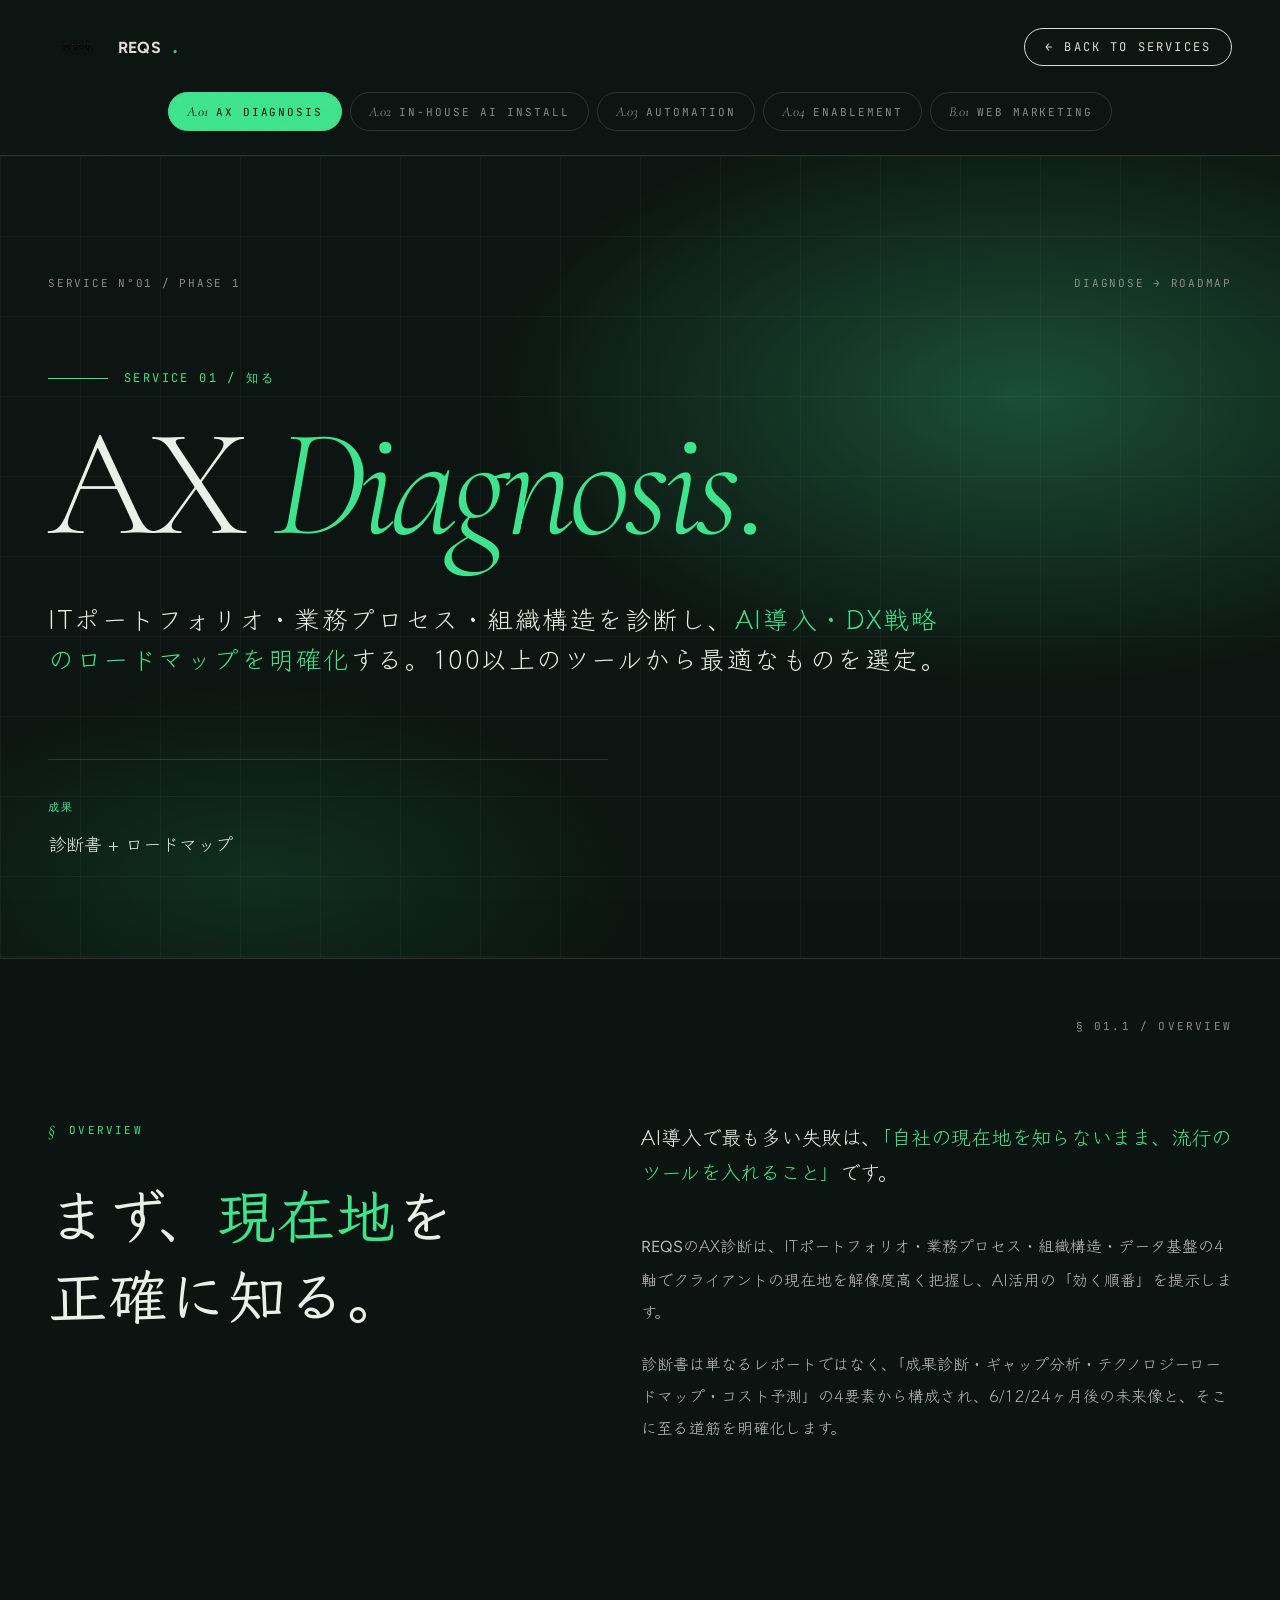
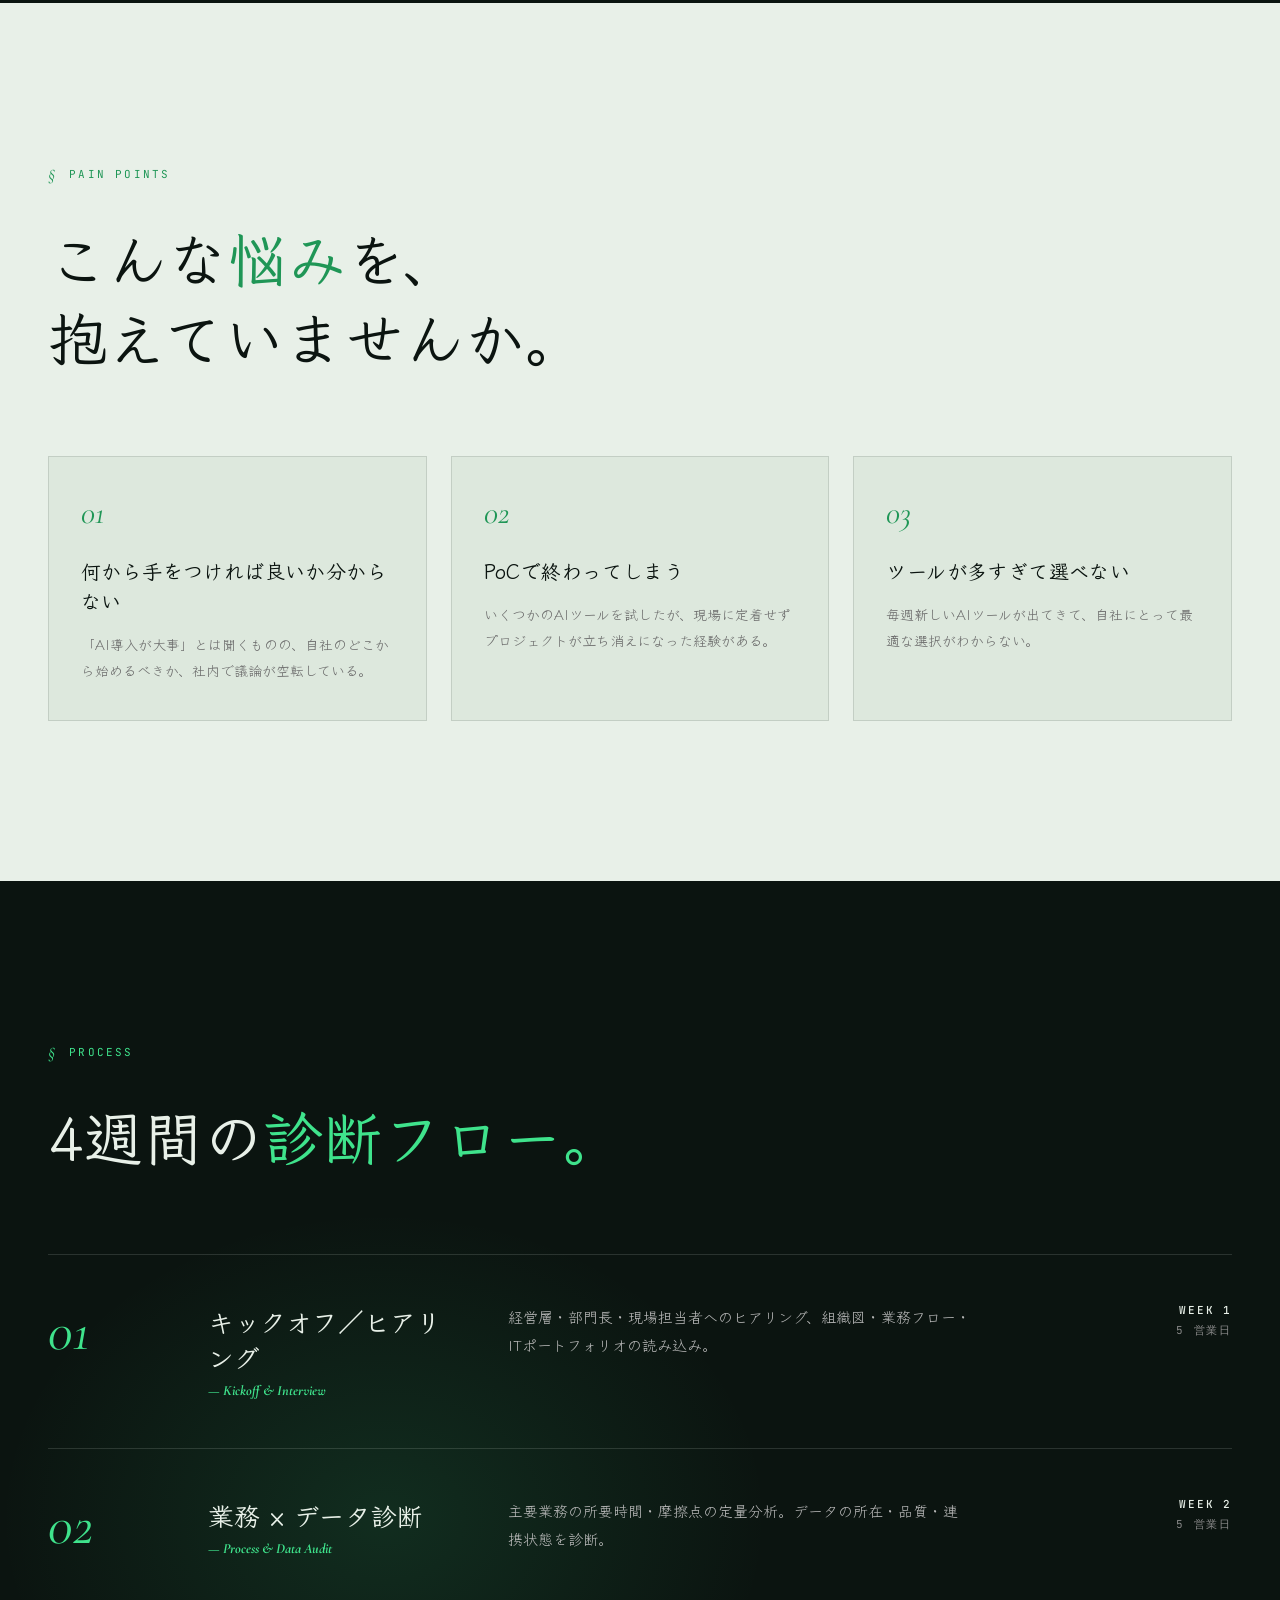
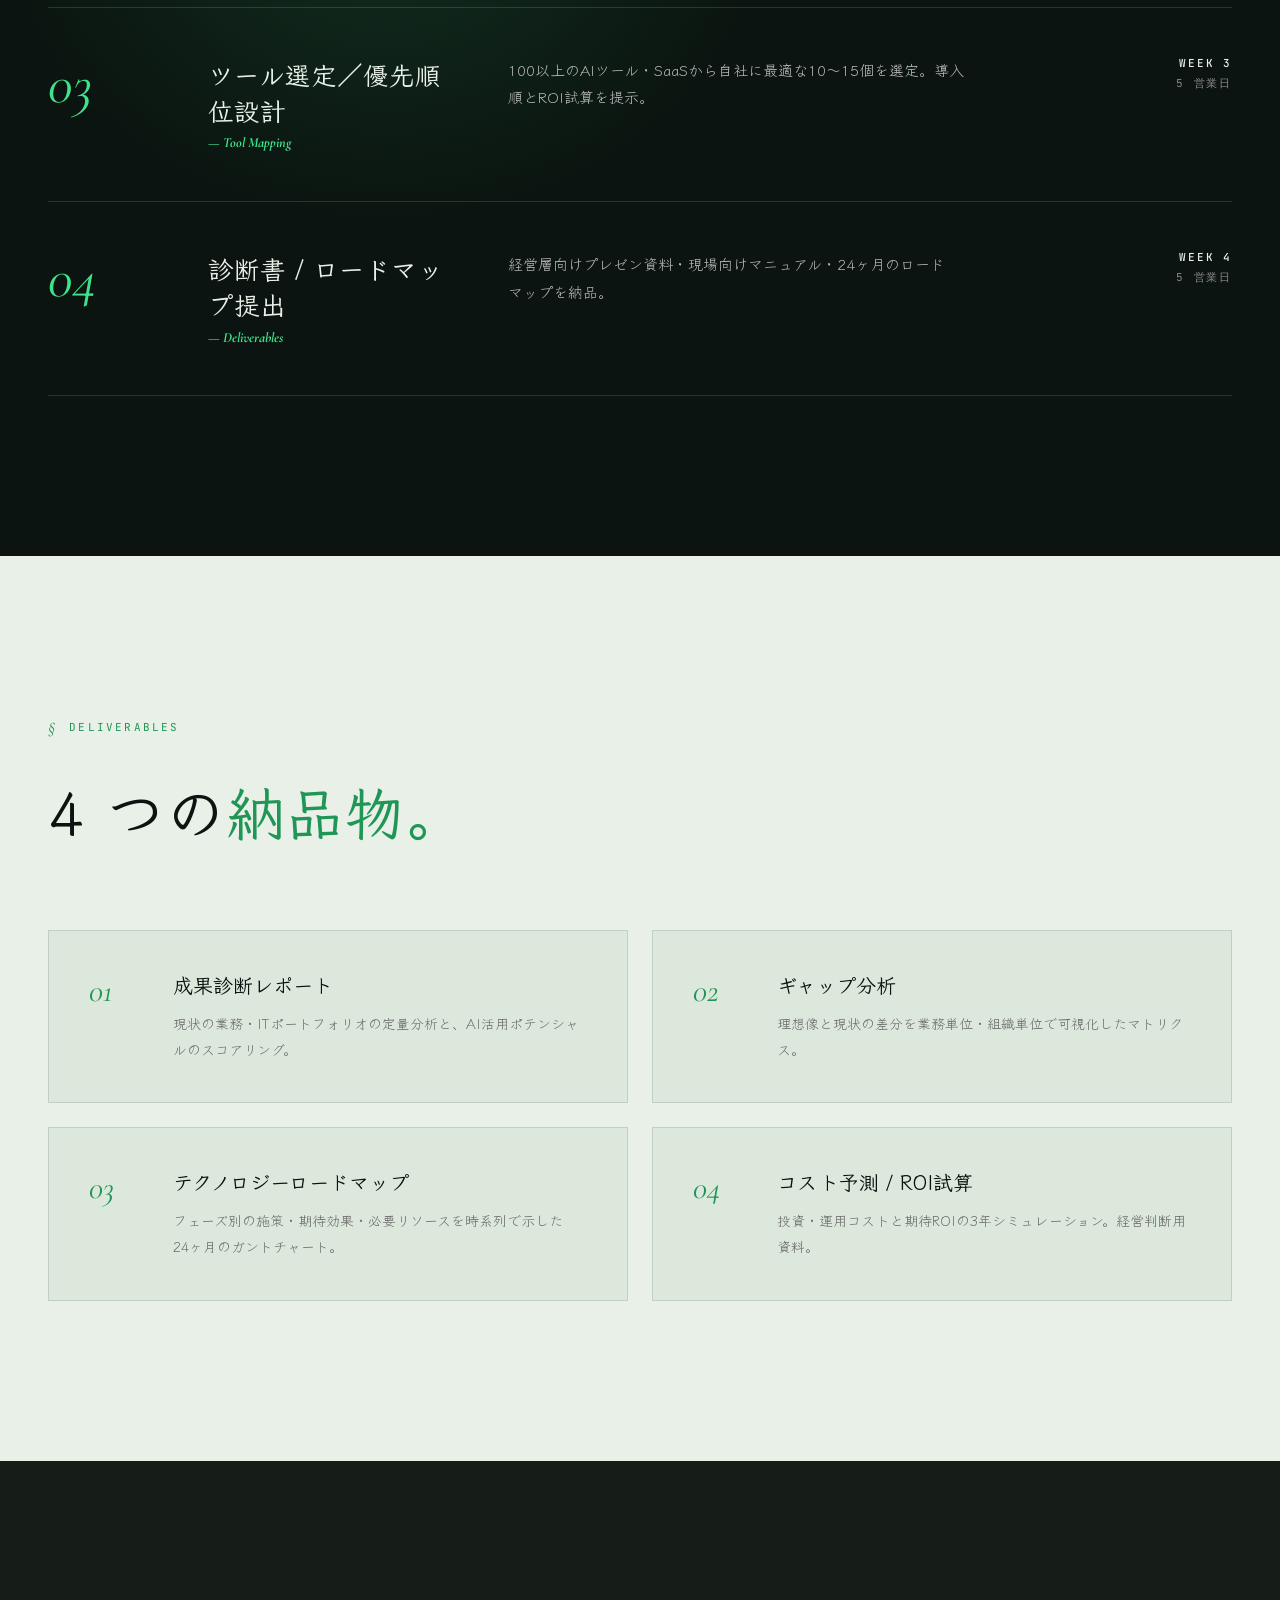
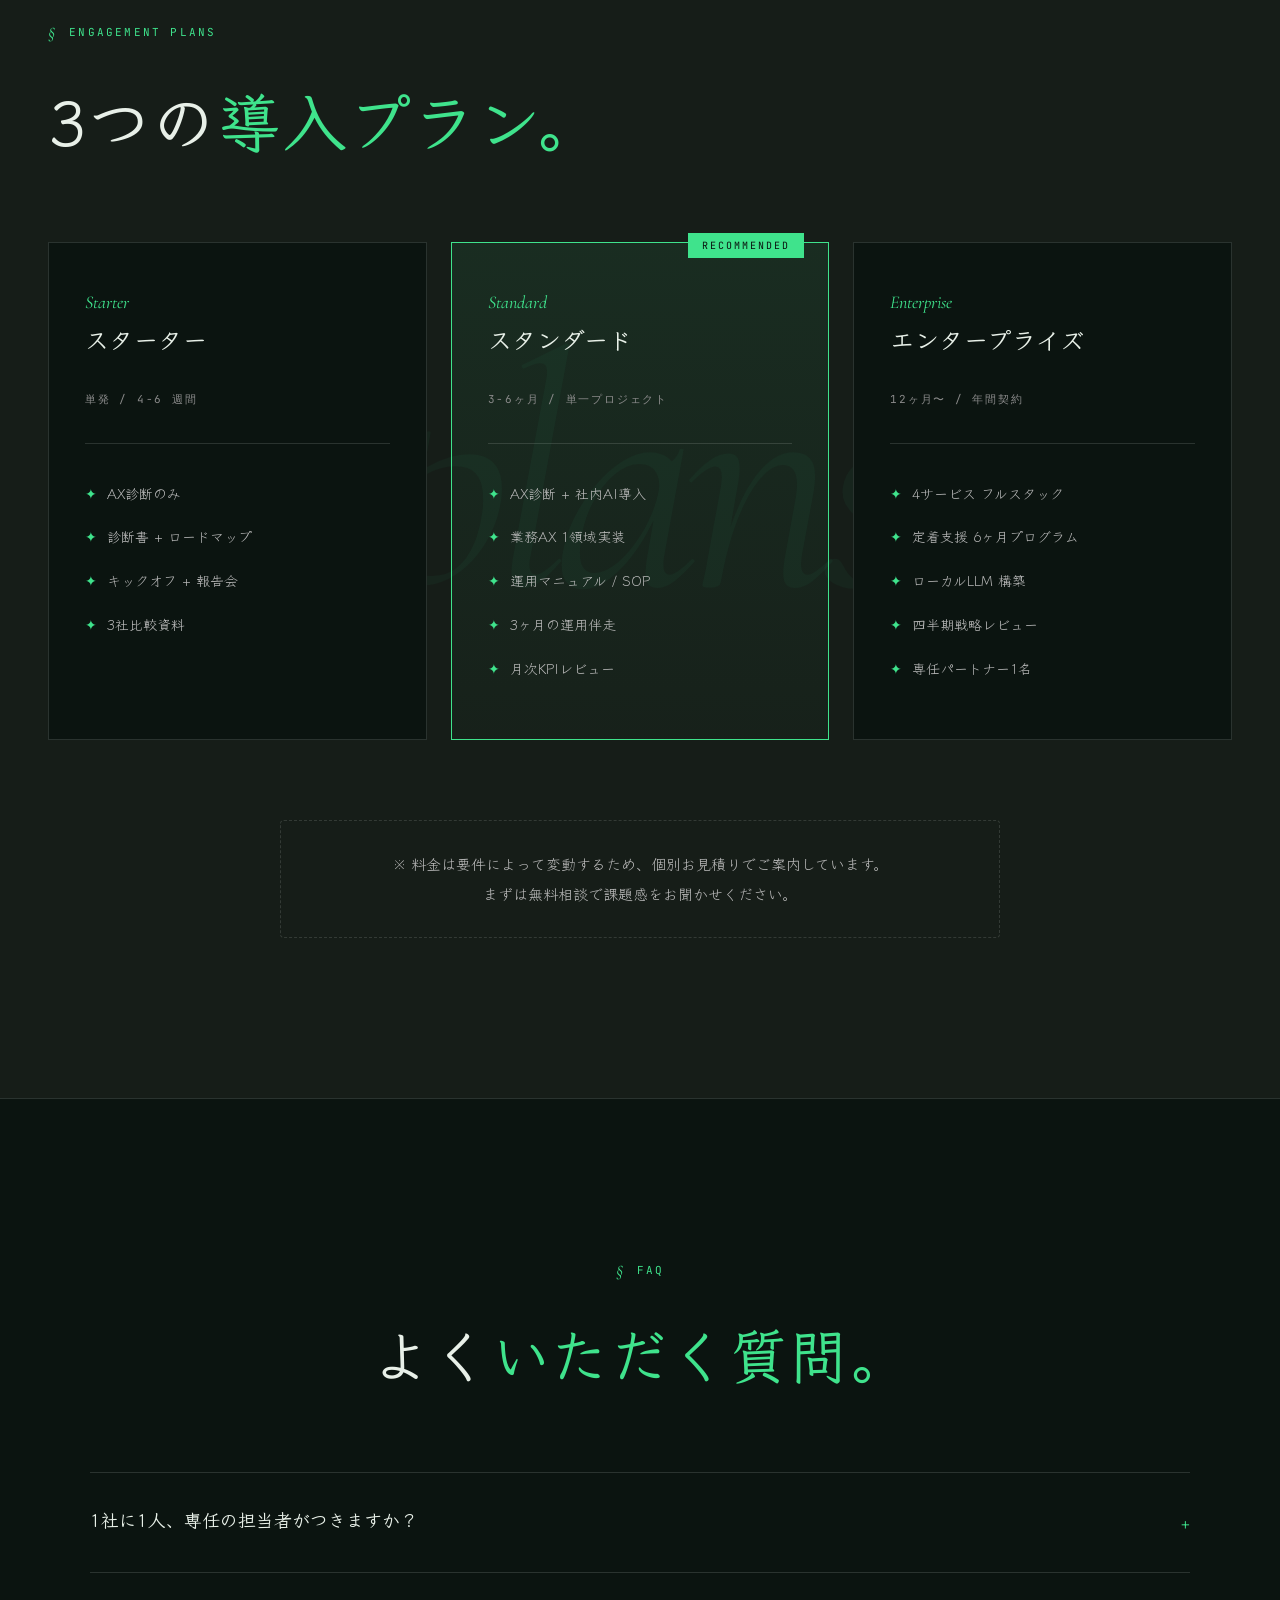
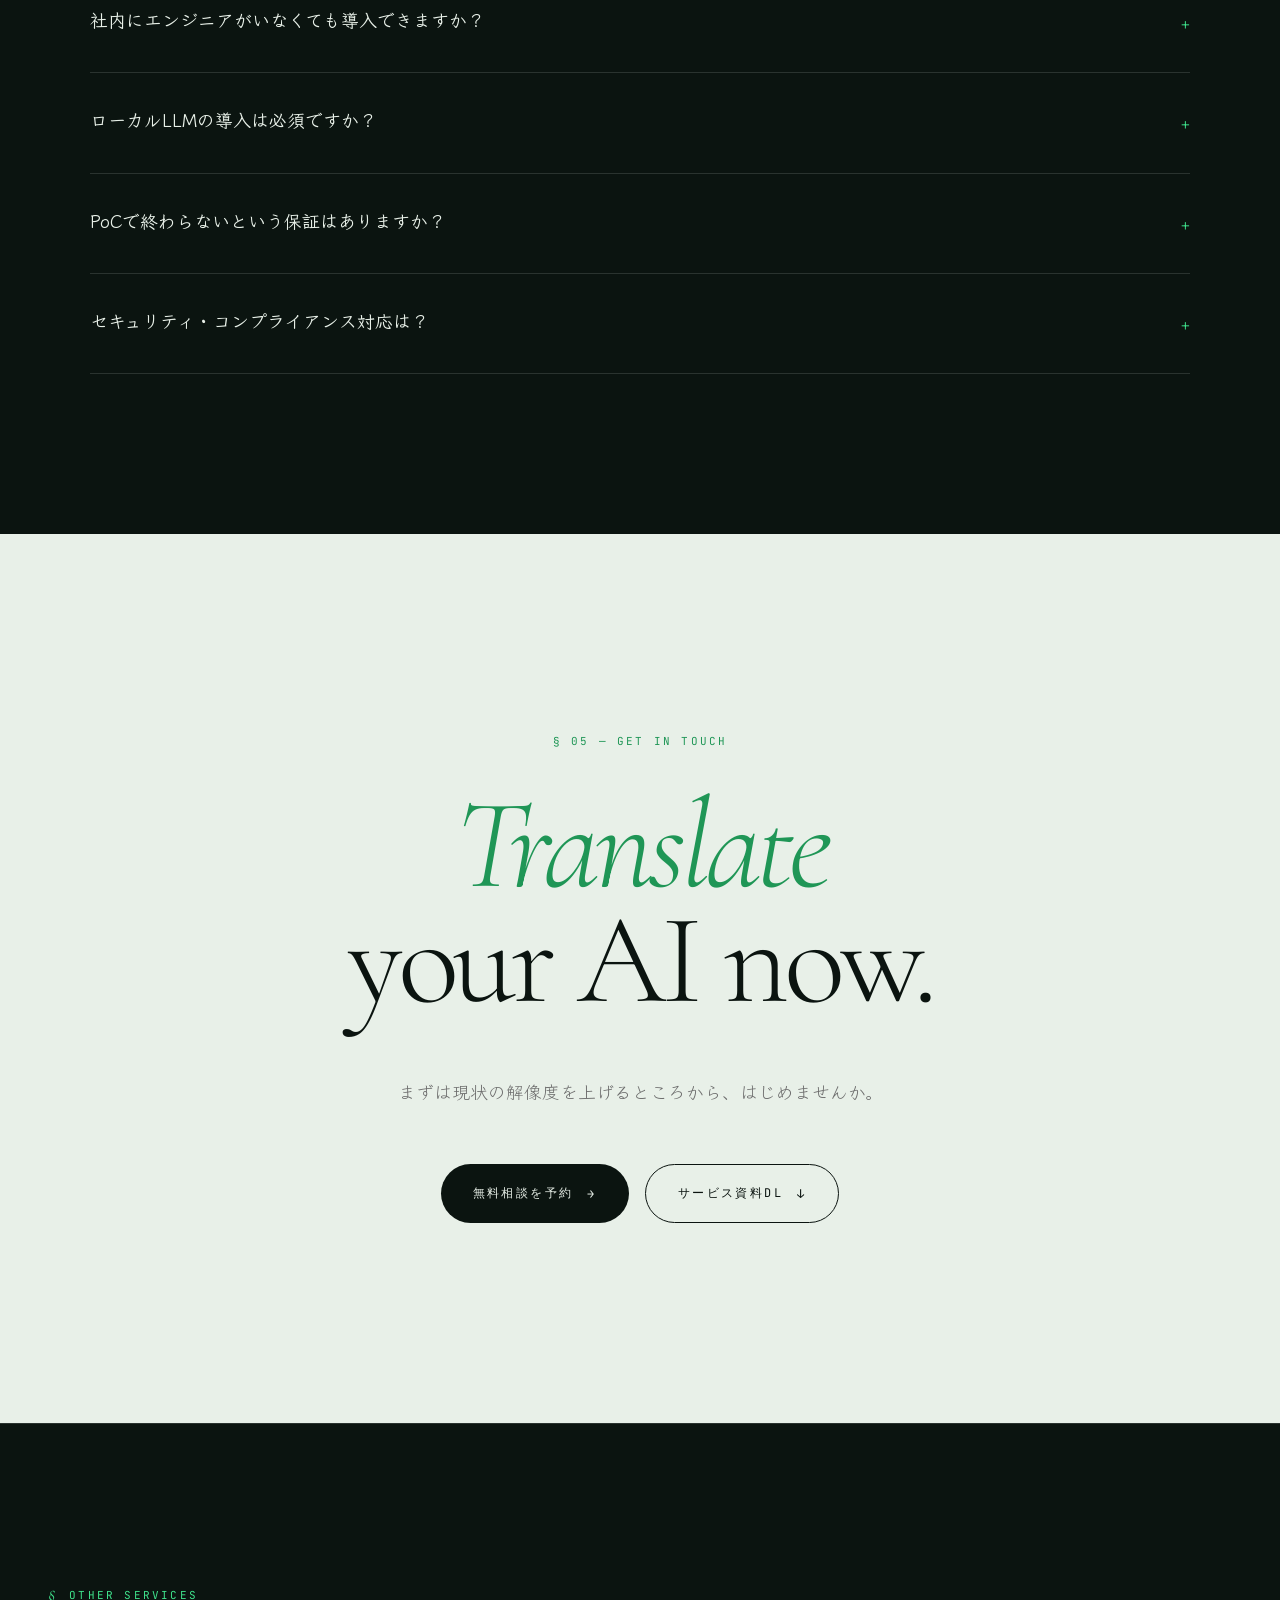
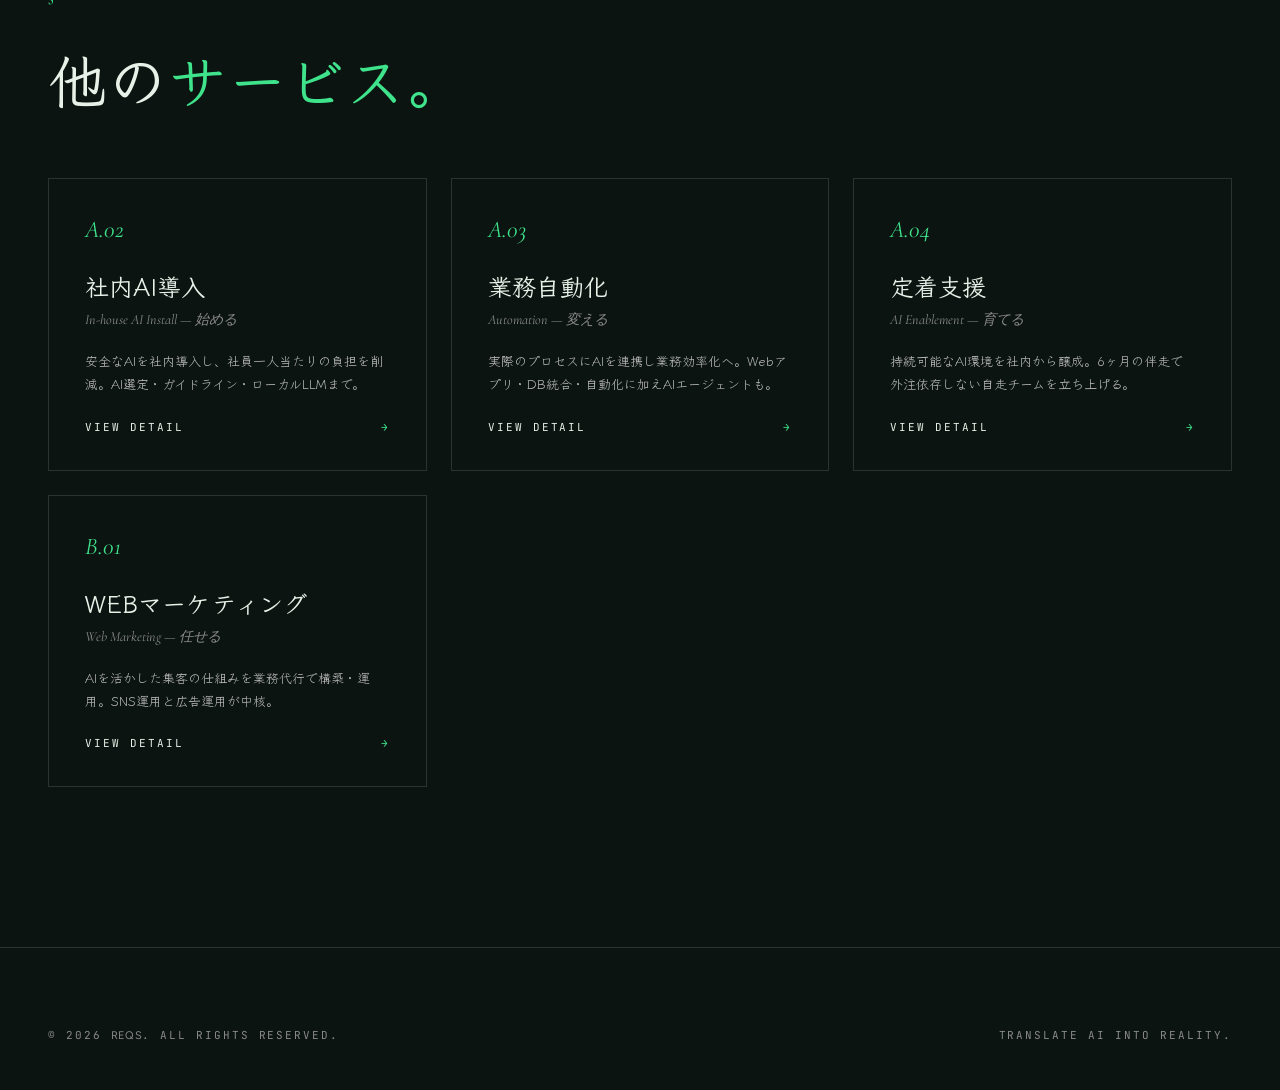
==== commit b53fff48: "Update copy, service titles, mission section, and layout tweaks" ====
--- a/service-detail.html
+++ b/service-detail.html
@@ -203,10 +203,11 @@
 
     .hero-bottom {
       margin-top: 80px;
-      display: grid; grid-template-columns: repeat(3, 1fr);
+      display: grid; grid-template-columns: 1fr;
       gap: 32px;
       padding-top: 40px;
       border-top: 1px solid var(--rule);
+      max-width: 560px;
     }
     .hero-bit-label {
       font-family: var(--font-mono); font-size: 11px;
@@ -249,10 +250,10 @@
       content: '§'; font-family: var(--font-en); font-style: italic; font-size: 18px;
     }
     .section-title {
-      font-family: "Klee One", "游明朝", "Cormorant Garamond", serif;
+      font-family: "Klee One", "游明朝", serif;
       font-weight: 600;
       font-size: clamp(36px, 4.6vw, 68px);
-      line-height: 1.45; letter-spacing: 0.02em;
+      line-height: 1.35; letter-spacing: 0.015em;
       text-wrap: balance;
     }
     .section-title em {
@@ -435,6 +436,10 @@
       max-width: 1600px; margin: 0 auto;
     }
     .pricing-head { margin-bottom: 80px; }
+    .pricing-head .section-title {
+      font-size: clamp(40px, 5vw, 76px);
+      font-weight: 700;
+    }
 
     .pricing-grid {
       display: grid; grid-template-columns: repeat(3, 1fr);
@@ -471,8 +476,8 @@
       letter-spacing: 0.02em;
     }
     .plan-price {
-      font-family: var(--font-en); font-weight: 300;
-      font-size: clamp(56px, 5vw, 80px);
+      font-family: var(--font-sans); font-weight: 700;
+      font-size: clamp(60px, 5.4vw, 92px);
       line-height: 0.95; letter-spacing: -0.03em;
       color: var(--paper);
       margin-bottom: 4px;
@@ -876,9 +881,7 @@
           ITポートフォリオ・業務プロセス・組織構造を診断し、<span class="em">AI導入・DX戦略のロードマップを明確化</span>する。100以上のツールから最適なものを選定。
         </p>
         <div class="hero-bottom">
-          <div><div class="hero-bit-label">Duration</div><div class="hero-bit-value">4 — 6週間</div></div>
-          <div><div class="hero-bit-label">Output</div><div class="hero-bit-value">診断書 + ロードマップ</div></div>
-          <div><div class="hero-bit-label">Team</div><div class="hero-bit-value">Lead × 1, Analyst × 2</div></div>
+          <div><div class="hero-bit-label">成果</div><div class="hero-bit-value">診断書 + ロードマップ</div></div>
         </div>
       </div>
     </section>
@@ -901,7 +904,7 @@
     <section class="problems">
       <div class="problems-head reveal">
         <div class="section-tag">Pain Points</div>
-        <h2 class="section-title">こんな<em>悩み</em>を、抱えていませんか。</h2>
+        <h2 class="section-title">こんな<em>悩み</em>を、<br/>抱えていませんか。</h2>
       </div>
       <div class="problems-grid">
         <div class="problem reveal">
@@ -992,9 +995,7 @@
           安全なAIを社内導入し、<span class="em">社員一人当たりの負担を削減</span>する。AI選定・ガイドライン策定・ローカルLLM構築までを一気通貫で支援。
         </p>
         <div class="hero-bottom">
-          <div><div class="hero-bit-label">Duration</div><div class="hero-bit-value">2 — 4ヶ月</div></div>
-          <div><div class="hero-bit-label">Output</div><div class="hero-bit-value">社内AI基盤 + 運用ルール</div></div>
-          <div><div class="hero-bit-label">Team</div><div class="hero-bit-value">PM × 1, Eng × 2</div></div>
+          <div><div class="hero-bit-label">成果</div><div class="hero-bit-value">社内AI基盤 + 運用ルール</div></div>
         </div>
       </div>
     </section>
@@ -1017,7 +1018,7 @@
     <section class="problems">
       <div class="problems-head reveal">
         <div class="section-tag">Pain Points</div>
-        <h2 class="section-title">こんな<em>悩み</em>を、抱えていませんか。</h2>
+        <h2 class="section-title">こんな<em>悩み</em>を、<br/>抱えていませんか。</h2>
       </div>
       <div class="problems-grid">
         <div class="problem reveal">
@@ -1102,9 +1103,7 @@
           実際のプロセスにAIを連携し、<span class="em">業務効率化を実現</span>する。Webアプリ開発・DB統合・自動化に加え、<span class="em">AIエージェント</span>という選択肢も。
         </p>
         <div class="hero-bottom">
-          <div><div class="hero-bit-label">Duration</div><div class="hero-bit-value">2 — 6ヶ月</div></div>
-          <div><div class="hero-bit-label">Output</div><div class="hero-bit-value">稼働するAXシステム</div></div>
-          <div><div class="hero-bit-label">Team</div><div class="hero-bit-value">PM × 1, Eng × 2-4</div></div>
+          <div><div class="hero-bit-label">成果</div><div class="hero-bit-value">稼働するAXシステム</div></div>
         </div>
       </div>
     </section>
@@ -1127,7 +1126,7 @@
     <section class="problems">
       <div class="problems-head reveal">
         <div class="section-tag">Pain Points</div>
-        <h2 class="section-title">こんな<em>悩み</em>を、抱えていませんか。</h2>
+        <h2 class="section-title">こんな<em>悩み</em>を、<br/>抱えていませんか。</h2>
       </div>
       <div class="problems-grid">
         <div class="problem reveal">
@@ -1224,9 +1223,7 @@
           持続可能なAI環境を<span class="em">社内から醸成</span>する。6ヶ月の伴走で、外注に依存しない自走チームを立ち上げる。
         </p>
         <div class="hero-bottom">
-          <div><div class="hero-bit-label">Duration</div><div class="hero-bit-value">6ヶ月</div></div>
-          <div><div class="hero-bit-label">Output</div><div class="hero-bit-value">自走できる組織</div></div>
-          <div><div class="hero-bit-label">Team</div><div class="hero-bit-value">Lead × 1, Coach × 1-2</div></div>
+          <div><div class="hero-bit-label">成果</div><div class="hero-bit-value">自走できる組織</div></div>
         </div>
       </div>
     </section>
@@ -1249,7 +1246,7 @@
     <section class="problems">
       <div class="problems-head reveal">
         <div class="section-tag">Pain Points</div>
-        <h2 class="section-title">こんな<em>悩み</em>を、抱えていませんか。</h2>
+        <h2 class="section-title">こんな<em>悩み</em>を、<br/>抱えていませんか。</h2>
       </div>
       <div class="problems-grid">
         <div class="problem reveal">
@@ -1334,9 +1331,7 @@
           AIを活かした<span class="em">集客の仕組みを業務代行</span>で構築・運用する。SNS運用と広告運用を中核に、再現性のある成果を届ける。
         </p>
         <div class="hero-bottom">
-          <div><div class="hero-bit-label">Duration</div><div class="hero-bit-value">3ヶ月〜 / 月額制</div></div>
-          <div><div class="hero-bit-label">Output</div><div class="hero-bit-value">運用代行 + 月次レポート</div></div>
-          <div><div class="hero-bit-label">Team</div><div class="hero-bit-value">PM × 1, Operator × 2</div></div>
+          <div><div class="hero-bit-label">成果</div><div class="hero-bit-value">運用代行 + 月次レポート</div></div>
         </div>
       </div>
     </section>
@@ -1359,7 +1354,7 @@
     <section class="problems">
       <div class="problems-head reveal">
         <div class="section-tag">Pain Points</div>
-        <h2 class="section-title">こんな<em>悩み</em>を、抱えていませんか。</h2>
+        <h2 class="section-title">こんな<em>悩み</em>を、<br/>抱えていませんか。</h2>
       </div>
       <div class="problems-grid">
         <div class="problem reveal">
